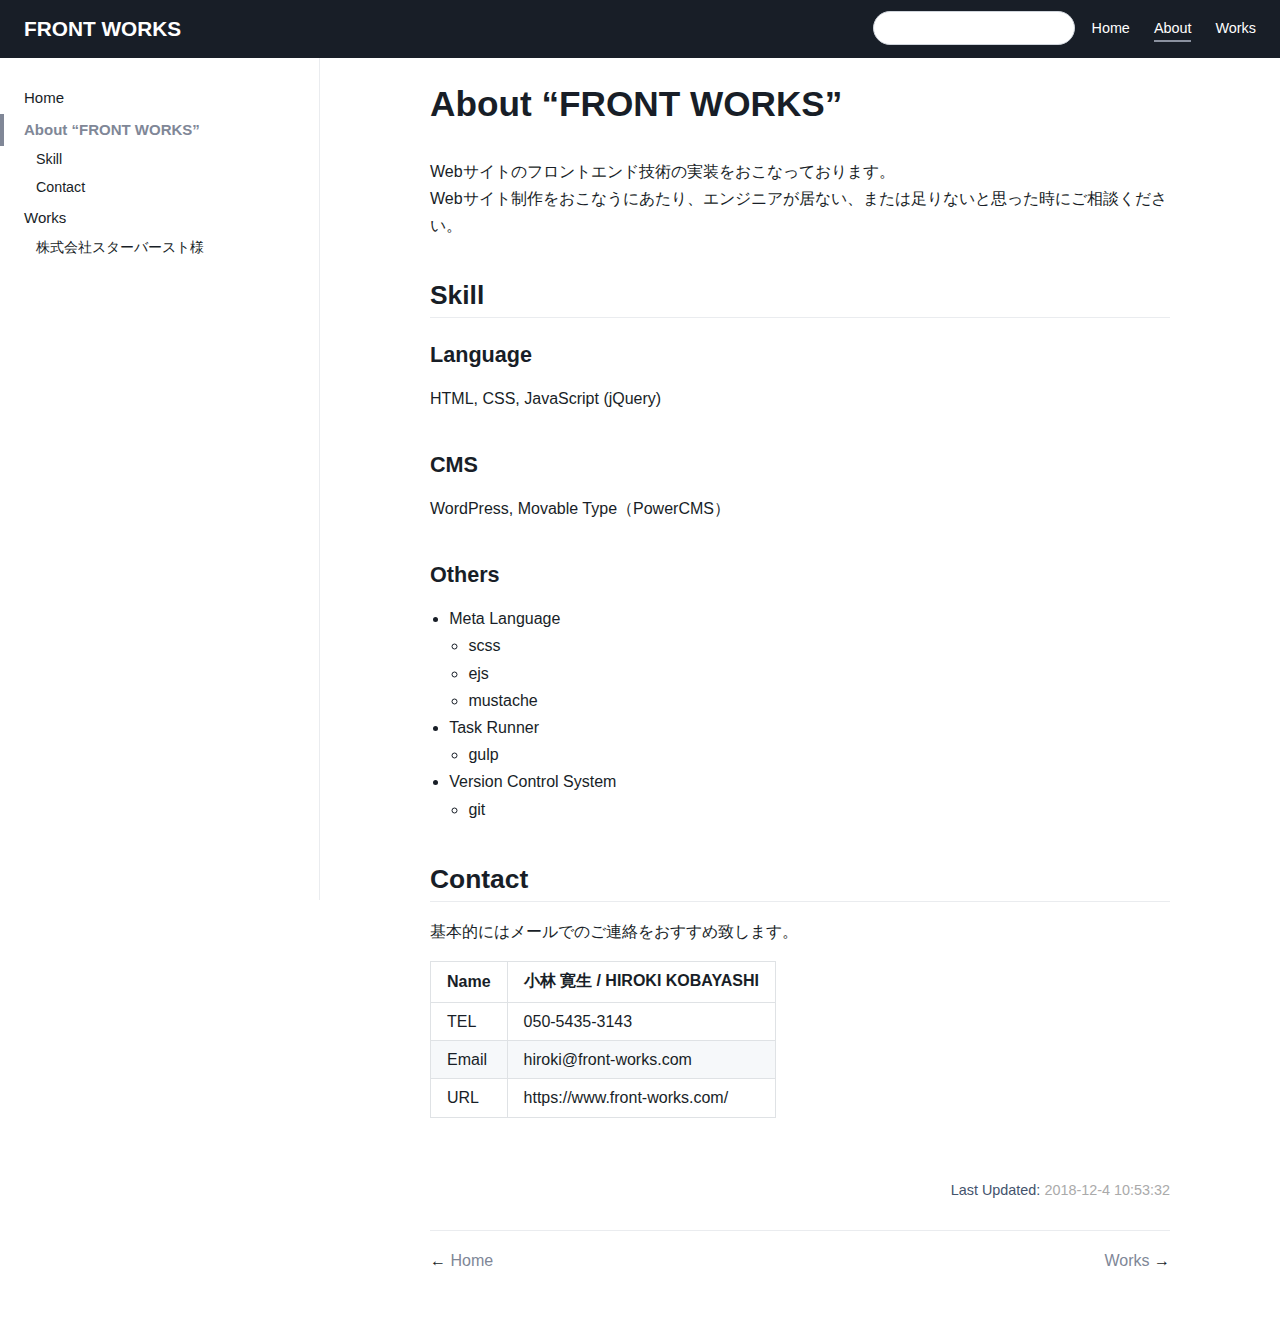
==== about/index.html @ 1b04ca4a "更新" ====
<!DOCTYPE html>
<html lang="ja">
  <head>
    <meta charset="utf-8">
    <meta name="viewport" content="width=device-width,initial-scale=1">
    <title>About “FRONT WORKS” | FRONT WORKS</title>
    <meta name="description" content="Webサイトのフロントエンド技術の実装をおこなっております。Webサイト制作をおこなうにあたり、エンジニアが居ない、または足りないと思った時にご相談ください。">
    <link rel="icon" type="image/x-icon" href="/favicon.ico">
  <link rel="apple-touch-icon" size="180x180" href="/apple-touch-icon.png">
  <meta name="og:url" content="https://www.front-works.com/">
  <meta name="og:type" content="website">
  <meta name="og:title" content="FRONT WORKS">
  <meta name="og:description" content="Webサイトのフロントエンド技術の実装をおこなっております。Webサイト制作をおこなうにあたり、エンジニアが居ない、または足りないと思った時にご相談ください。">
  <meta name="og:image" content="/og.png">
    
    <link rel="preload" href="/assets/css/0.styles.77d89c22.css" as="style"><link rel="preload" href="/assets/js/app.2028c502.js" as="script"><link rel="preload" href="/assets/js/4.ea98da70.js" as="script"><link rel="prefetch" href="/assets/js/2.30eef2e3.js"><link rel="prefetch" href="/assets/js/3.3a1b0673.js"><link rel="prefetch" href="/assets/js/5.414709d0.js"><link rel="prefetch" href="/assets/js/6.59fbab51.js">
    <link rel="stylesheet" href="/assets/css/0.styles.77d89c22.css">
  </head>
  <body>
    <div id="app" data-server-rendered="true"><div class="theme-container"><header class="navbar"><div class="sidebar-button"><svg xmlns="http://www.w3.org/2000/svg" aria-hidden="true" role="img" viewBox="0 0 448 512" class="icon"><path fill="currentColor" d="M436 124H12c-6.627 0-12-5.373-12-12V80c0-6.627 5.373-12 12-12h424c6.627 0 12 5.373 12 12v32c0 6.627-5.373 12-12 12zm0 160H12c-6.627 0-12-5.373-12-12v-32c0-6.627 5.373-12 12-12h424c6.627 0 12 5.373 12 12v32c0 6.627-5.373 12-12 12zm0 160H12c-6.627 0-12-5.373-12-12v-32c0-6.627 5.373-12 12-12h424c6.627 0 12 5.373 12 12v32c0 6.627-5.373 12-12 12z"></path></svg></div> <a href="/" class="home-link router-link-active"><!----> <span class="site-name">FRONT WORKS</span></a> <div class="links" style="max-width:nullpx;"><div class="search-box"><input aria-label="Search" autocomplete="off" spellcheck="false" value=""> <!----></div> <nav class="nav-links can-hide"><div class="nav-item"><a href="/" class="nav-link">Home</a></div><div class="nav-item"><a href="/about/" class="nav-link router-link-exact-active router-link-active">About</a></div><div class="nav-item"><a href="/works/" class="nav-link">Works</a></div> <!----></nav></div></header> <div class="sidebar-mask"></div> <div class="sidebar"><nav class="nav-links"><div class="nav-item"><a href="/" class="nav-link">Home</a></div><div class="nav-item"><a href="/about/" class="nav-link router-link-exact-active router-link-active">About</a></div><div class="nav-item"><a href="/works/" class="nav-link">Works</a></div> <!----></nav>  <ul class="sidebar-links"><li><a href="/" class="sidebar-link">Home</a></li><li><a href="/about/" class="active sidebar-link">About “FRONT WORKS”</a><ul class="sidebar-sub-headers"><li class="sidebar-sub-header"><a href="/about/#skill" class="sidebar-link">Skill</a></li><li class="sidebar-sub-header"><a href="/about/#contact" class="sidebar-link">Contact</a></li></ul></li><li><a href="/works/" class="sidebar-link">Works</a><ul class="sidebar-sub-headers"><li class="sidebar-sub-header"><a href="/works/#株式会社スターバースト様" class="sidebar-link">株式会社スターバースト様</a></li></ul></li></ul> </div> <div class="page"> <div class="content"><h1 id="about-“front-works”"><a href="#about-“front-works”" aria-hidden="true" class="header-anchor">#</a> About “FRONT WORKS”</h1> <p>Webサイトのフロントエンド技術の実装をおこなっております。<br>
Webサイト制作をおこなうにあたり、エンジニアが居ない、または足りないと思った時にご相談ください。</p> <h2 id="skill"><a href="#skill" aria-hidden="true" class="header-anchor">#</a> Skill</h2> <h3 id="language"><a href="#language" aria-hidden="true" class="header-anchor">#</a> Language</h3> <p>HTML, CSS, JavaScript (jQuery)</p> <h3 id="cms"><a href="#cms" aria-hidden="true" class="header-anchor">#</a> CMS</h3> <p>WordPress, Movable Type（PowerCMS）</p> <h3 id="others"><a href="#others" aria-hidden="true" class="header-anchor">#</a> Others</h3> <ul><li>Meta Language
<ul><li>scss</li> <li>ejs</li> <li>mustache</li></ul></li> <li>Task Runner
<ul><li>gulp</li></ul></li> <li>Version Control System
<ul><li>git</li></ul></li></ul> <h2 id="contact"><a href="#contact" aria-hidden="true" class="header-anchor">#</a> Contact</h2> <p>基本的にはメールでのご連絡をおすすめ致します。</p> <table><thead><tr><th>Name</th> <th>小林 寛生 / HIROKI KOBAYASHI</th></tr></thead> <tbody><tr><td>TEL</td> <td>050-5435-3143</td></tr> <tr><td>Email</td> <td>hiroki@front-works.com</td></tr> <tr><td>URL</td> <td>https://www.front-works.com/</td></tr></tbody></table></div> <div class="page-edit"><!----> <div class="last-updated"><span class="prefix">Last Updated: </span> <span class="time">2018-12-4 10:53:32</span></div></div> <div class="page-nav"><p class="inner"><span class="prev">
        ←
        <a href="/" class="prev router-link-active">
          Home
        </a></span> <span class="next"><a href="/works/">
          Works
        </a>
        →
      </span></p></div> </div> <!----></div></div>
    <script src="/assets/js/4.ea98da70.js" defer></script><script src="/assets/js/app.2028c502.js" defer></script>
  </body>
</html>
---- assets/css/0.styles.77d89c22.css ----
.home{padding:3.6rem 2rem 0;max-width:960px;margin:0 auto}.home .hero{text-align:center}.home .hero img{max-height:280px;display:block;margin:3rem auto 1.5rem}.home .hero h1{font-size:3rem}.home .hero .action,.home .hero .description,.home .hero h1{margin:1.8rem auto}.home .hero .description{max-width:48rem;font-size:1.6rem;line-height:1.3;color:#5c7396}.home .hero .action-button{display:inline-block;font-size:1.2rem;color:#fff;background-color:#808797;padding:.8rem 1.6rem;border-radius:4px;transition:background-color .1s ease;box-sizing:border-box;border-bottom:1px solid #71798a}.home .hero .action-button:hover{background-color:#8d93a1}.home .features{border-top:1px solid #eaecef;padding:1.2rem 0;margin-top:2.5rem;display:flex;flex-wrap:wrap;align-items:flex-start;align-content:stretch;justify-content:space-between}.home .feature{flex-grow:1;flex-basis:30%;max-width:30%}.home .feature h2{font-size:1.4rem;font-weight:500;border-bottom:none;padding-bottom:0;color:#293343}.home .feature p{color:#43536c}.home .footer{padding:2.5rem;border-top:1px solid #eaecef;text-align:center;color:#43536c}@media (max-width:719px){.home .features{flex-direction:column}.home .feature{max-width:100%;padding:0 2.5rem}}@media (max-width:419px){.home{padding-left:1.5rem;padding-right:1.5rem}.home .hero img{max-height:210px;margin:2rem auto 1.2rem}.home .hero h1{font-size:2rem}.home .hero .action,.home .hero .description,.home .hero h1{margin:1.2rem auto}.home .hero .description{font-size:1.2rem}.home .hero .action-button{font-size:1rem;padding:.6rem 1.2rem}.home .feature h2{font-size:1.25rem}}.badge[data-v-099ab69c]{display:inline-block;font-size:14px;height:18px;line-height:18px;border-radius:3px;padding:0 6px;color:#fff;margin-right:5px;background-color:#42b983}.badge.middle[data-v-099ab69c]{vertical-align:middle}.badge.top[data-v-099ab69c]{vertical-align:top}.badge.green[data-v-099ab69c],.badge.tip[data-v-099ab69c]{background-color:#42b983}.badge.error[data-v-099ab69c]{background-color:#da5961}.badge.warn[data-v-099ab69c],.badge.warning[data-v-099ab69c],.badge.yellow[data-v-099ab69c]{background-color:#e7c000}.search-box{display:inline-block;position:relative;margin-right:1rem}.search-box input{cursor:text;width:10rem;color:#43536c;display:inline-block;border:1px solid #cfd4db;border-radius:2rem;font-size:.9rem;line-height:2rem;padding:0 .5rem 0 2rem;outline:none;transition:all .2s ease;background:#fff url(/assets/img/search.83621669.svg) .6rem .5rem no-repeat;background-size:1rem}.search-box input:focus{cursor:auto;border-color:#808797}.search-box .suggestions{background:#fff;width:20rem;position:absolute;top:1.5rem;border:1px solid #cfd4db;border-radius:6px;padding:.4rem;list-style-type:none}.search-box .suggestions.align-right{right:0}.search-box .suggestion{line-height:1.4;padding:.4rem .6rem;border-radius:4px;cursor:pointer}.search-box .suggestion a{white-space:normal;color:#546988}.search-box .suggestion a .page-title{font-weight:600}.search-box .suggestion a .header{font-size:.9em;margin-left:.25em}.search-box .suggestion.focused{background-color:#f3f4f5}.search-box .suggestion.focused a{color:#808797}@media (max-width:959px){.search-box input{cursor:pointer;width:0;border-color:transparent;position:relative}.search-box input:focus{cursor:text;left:0;width:10rem}}@media (max-width:959px) and (min-width:719px){.search-box .suggestions{left:0}}@media (max-width:719px){.search-box{margin-right:0}.search-box input{left:1rem}.search-box .suggestions{right:0}}@media (max-width:419px){.search-box .suggestions{width:calc(100vw - 4rem)}.search-box input:focus{width:8rem}}.dropdown-enter,.dropdown-leave-to{height:0!important}.dropdown-wrapper{cursor:pointer}.dropdown-wrapper .dropdown-title{display:block}.dropdown-wrapper .dropdown-title:hover{border-color:transparent}.dropdown-wrapper .dropdown-title .arrow{vertical-align:middle;margin-top:-1px;margin-left:.4rem}.dropdown-wrapper .nav-dropdown .dropdown-item{color:inherit;line-height:1.7rem}.dropdown-wrapper .nav-dropdown .dropdown-item h4{margin:.45rem 0 0;border-top:1px solid #eee;padding:.45rem 1.5rem 0 1.25rem}.dropdown-wrapper .nav-dropdown .dropdown-item .dropdown-subitem-wrapper{padding:0;list-style:none}.dropdown-wrapper .nav-dropdown .dropdown-item .dropdown-subitem-wrapper .dropdown-subitem{font-size:.9em}.dropdown-wrapper .nav-dropdown .dropdown-item a{display:block;line-height:1.7rem;position:relative;border-bottom:none;font-weight:400;margin-bottom:0;padding:0 1.5rem 0 1.25rem}.dropdown-wrapper .nav-dropdown .dropdown-item a.router-link-active,.dropdown-wrapper .nav-dropdown .dropdown-item a:hover{color:#808797}.dropdown-wrapper .nav-dropdown .dropdown-item a.router-link-active:after{content:"";width:0;height:0;border-left:5px solid #808797;border-top:3px solid transparent;border-bottom:3px solid transparent;position:absolute;top:calc(50% - 2px);left:9px}.dropdown-wrapper .nav-dropdown .dropdown-item:first-child h4{margin-top:0;padding-top:0;border-top:0}@media (max-width:719px){.dropdown-wrapper.open .dropdown-title{margin-bottom:.5rem}.dropdown-wrapper .nav-dropdown{transition:height .1s ease-out;overflow:hidden}.dropdown-wrapper .nav-dropdown .dropdown-item h4{border-top:0;margin-top:0;padding-top:0}.dropdown-wrapper .nav-dropdown .dropdown-item>a,.dropdown-wrapper .nav-dropdown .dropdown-item h4{font-size:15px;line-height:2rem}.dropdown-wrapper .nav-dropdown .dropdown-item .dropdown-subitem{font-size:14px;padding-left:1rem}}@media (min-width:719px){.dropdown-wrapper{height:1.8rem}.dropdown-wrapper:hover .nav-dropdown{display:block!important}.dropdown-wrapper .dropdown-title .arrow{border-left:4px solid transparent;border-right:4px solid transparent;border-top:6px solid #ccc;border-bottom:0}.dropdown-wrapper .nav-dropdown{display:none;height:auto!important;box-sizing:border-box;max-height:calc(100vh - 2.7rem);overflow-y:auto;position:absolute;top:100%;right:0;background-color:#fff;padding:.6rem 0;border:1px solid #ddd;border-bottom-color:#ccc;text-align:left;border-radius:.25rem;white-space:nowrap;margin:0}}.nav-links{display:inline-block}.nav-links a{line-height:1.4rem;color:inherit}.nav-links a.router-link-active,.nav-links a:hover{color:#808797}.nav-links .nav-item{position:relative;display:inline-block;margin-left:1.5rem;line-height:2rem}.nav-links .nav-item:first-child{margin-left:0}.nav-links .repo-link{margin-left:1.5rem}@media (max-width:719px){.nav-links .nav-item,.nav-links .repo-link{margin-left:0}}@media (min-width:719px){.nav-links a.router-link-active,.nav-links a:hover{color:#fff}.nav-item>a:not(.external).router-link-active,.nav-item>a:not(.external):hover{margin-bottom:-2px;border-bottom:2px solid #8a919f}}.navbar{padding:.7rem 1.5rem;line-height:2.2rem;position:relative}.navbar a,.navbar img,.navbar span{display:inline-block}.navbar .logo{height:2.2rem;min-width:2.2rem;margin-right:.8rem;vertical-align:top}.navbar .site-name{font-size:1.3rem;font-weight:600;color:#fff;position:relative}.navbar .links{padding-left:1.5rem;box-sizing:border-box;background-color:#181e27;white-space:nowrap;font-size:.9rem;position:absolute;right:1.5rem;top:.7rem;display:flex}.navbar .links .search-box{flex:0 0 auto;vertical-align:top}.navbar .links .nav-links{color:#fff;flex:1}@media (max-width:719px){.navbar{padding-left:4rem}.navbar .can-hide{display:none}.navbar .links{padding-left:1.5rem}}.page-edit,.page-nav{max-width:740px;margin:0 auto;padding:2rem 2.5rem}@media (max-width:959px){.page-edit,.page-nav{padding:2rem}}@media (max-width:419px){.page-edit,.page-nav{padding:1.5rem}}.page{padding-bottom:2rem}.page-edit{padding-top:1rem;padding-bottom:1rem;overflow:auto}.page-edit .edit-link{display:inline-block}.page-edit .edit-link a{color:#43536c;margin-right:.25rem}.page-edit .last-updated{float:right;font-size:.9em}.page-edit .last-updated .prefix{font-weight:500;color:#43536c}.page-edit .last-updated .time{font-weight:400;color:#aaa}.page-nav{padding-top:1rem;padding-bottom:0}.page-nav .inner{min-height:2rem;margin-top:0;border-top:1px solid #eaecef;padding-top:1rem;overflow:auto}.page-nav .next{float:right}@media (max-width:719px){.page-edit .edit-link{margin-bottom:.5rem}.page-edit .last-updated{font-size:.8em;float:none;text-align:left}}.sidebar-button{display:none;width:1.25rem;height:1.25rem;position:absolute;padding:.6rem;top:.6rem;left:1rem;color:#fff}.sidebar-button .icon{display:block;width:1.25rem;height:1.25rem}@media (max-width:719px){.sidebar-button{display:block}}.sidebar-group:not(.first){margin-top:1em}.sidebar-group .sidebar-group{padding-left:.5em}.sidebar-group:not(.collapsable) .sidebar-heading{cursor:auto;color:inherit}.sidebar-heading{color:#999;transition:color .15s ease;cursor:pointer;font-size:1.1em;font-weight:700;padding:0 1.5rem;margin-top:0;margin-bottom:.5rem}.sidebar-heading.open,.sidebar-heading:hover{color:inherit}.sidebar-heading .arrow{position:relative;top:-.12em;left:.5em}.sidebar-heading:.open .arrow{top:-.18em}.sidebar-group-items{transition:height .1s ease-out;overflow:hidden}.sidebar ul{padding:0;margin:0;list-style-type:none}.sidebar a{display:inline-block}.sidebar .nav-links{display:none;border-bottom:1px solid #eaecef;padding:.5rem 0 .75rem 0}.sidebar .nav-links a{font-weight:600}.sidebar .nav-links .nav-item,.sidebar .nav-links .repo-link{display:block;line-height:1.25rem;font-size:1.1em;padding:.5rem 0 .5rem 1.5rem}.sidebar .sidebar-links{padding:1.5rem 0}@media (max-width:719px){.sidebar .nav-links{display:block}.sidebar .nav-links .dropdown-wrapper .nav-dropdown .dropdown-item a.router-link-active:after{top:calc(1rem - 2px)}.sidebar .sidebar-links{padding:1rem 0}}.sw-update-popup{position:fixed;right:1em;bottom:1em;padding:1em;border:1px solid #808797;border-radius:3px;background:#fff;box-shadow:0 4px 16px rgba(0,0,0,.5);text-align:center}.sw-update-popup button{margin-top:.5em;padding:.25em 2em}.sw-update-popup-enter-active,.sw-update-popup-leave-active{transition:opacity .3s,transform .3s}.sw-update-popup-enter,.sw-update-popup-leave-to{opacity:0;transform:translateY(50%) scale(.5)}code[class*=language-],pre[class*=language-]{color:#ccc;background:none;font-family:Consolas,Monaco,Andale Mono,Ubuntu Mono,monospace;text-align:left;white-space:pre;word-spacing:normal;word-break:normal;word-wrap:normal;line-height:1.5;tab-size:4;hyphens:none}pre[class*=language-]{padding:1em;margin:.5em 0;overflow:auto}:not(pre)>code[class*=language-],pre[class*=language-]{background:#2d2d2d}:not(pre)>code[class*=language-]{padding:.1em;border-radius:.3em;white-space:normal}.token.block-comment,.token.cdata,.token.comment,.token.doctype,.token.prolog{color:#999}.token.punctuation{color:#ccc}.token.attr-name,.token.deleted,.token.namespace,.token.tag{color:#e2777a}.token.function-name{color:#6196cc}.token.boolean,.token.function,.token.number{color:#f08d49}.token.class-name,.token.constant,.token.property,.token.symbol{color:#f8c555}.token.atrule,.token.builtin,.token.important,.token.keyword,.token.selector{color:#cc99cd}.token.attr-value,.token.char,.token.regex,.token.string,.token.variable{color:#7ec699}.token.entity,.token.operator,.token.url{color:#67cdcc}.token.bold,.token.important{font-weight:700}.token.italic{font-style:italic}.token.entity{cursor:help}.token.inserted{color:green}#nprogress{pointer-events:none}#nprogress .bar{background:#808797;position:fixed;z-index:1031;top:0;left:0;width:100%;height:2px}#nprogress .peg{display:block;position:absolute;right:0;width:100px;height:100%;box-shadow:0 0 10px #808797,0 0 5px #808797;opacity:1;transform:rotate(3deg) translateY(-4px)}#nprogress .spinner{display:block;position:fixed;z-index:1031;top:15px;right:15px}#nprogress .spinner-icon{width:18px;height:18px;box-sizing:border-box;border:2px solid transparent;border-top-color:#808797;border-left-color:#808797;border-radius:50%;animation:nprogress-spinner .4s linear infinite}.nprogress-custom-parent{overflow:hidden;position:relative}.nprogress-custom-parent #nprogress .bar,.nprogress-custom-parent #nprogress .spinner{position:absolute}@keyframes nprogress-spinner{0%{transform:rotate(0deg)}to{transform:rotate(1turn)}}.content code{color:#3a495e;padding:.25rem .5rem;margin:0;font-size:.85em;background-color:rgba(27,31,35,.05);border-radius:3px}.content pre,.content pre[class*=language-]{line-height:1.4;padding:1.25rem 1.5rem;margin:.85rem 0;background-color:#282c34;border-radius:6px;overflow:auto}.content pre[class*=language-] code,.content pre code{color:#fff;padding:0;background-color:transparent;border-radius:0}div[class*=language-]{position:relative;background-color:#282c34;border-radius:6px}div[class*=language-] .highlight-lines{user-select:none;padding-top:1.3rem;position:absolute;top:0;left:0;width:100%;line-height:1.4}div[class*=language-] .highlight-lines .highlighted{background-color:rgba(0,0,0,.66)}div[class*=language-] pre,div[class*=language-] pre[class*=language-]{background:transparent;position:relative;z-index:1}div[class*=language-]:before{position:absolute;z-index:3;top:.8em;right:1em;font-size:.75rem;color:hsla(0,0%,100%,.4)}div[class*=language-]:not(.line-numbers-mode) .line-numbers-wrapper{display:none}div[class*=language-].line-numbers-mode .highlight-lines .highlighted{position:relative}div[class*=language-].line-numbers-mode .highlight-lines .highlighted:before{content:" ";position:absolute;z-index:3;left:0;top:0;display:block;width:3.5rem;height:100%;background-color:rgba(0,0,0,.66)}div[class*=language-].line-numbers-mode pre{padding-left:4.5rem;vertical-align:middle}div[class*=language-].line-numbers-mode .line-numbers-wrapper{position:absolute;top:0;width:3.5rem;text-align:center;color:hsla(0,0%,100%,.3);padding:1.25rem 0;line-height:1.4}div[class*=language-].line-numbers-mode .line-numbers-wrapper br{user-select:none}div[class*=language-].line-numbers-mode .line-numbers-wrapper .line-number{position:relative;z-index:4;user-select:none;font-size:.85em}div[class*=language-].line-numbers-mode:after{content:"";position:absolute;z-index:2;top:0;left:0;width:3.5rem;height:100%;border-radius:6px 0 0 6px;border-right:1px solid rgba(0,0,0,.66);background-color:#282c34}div[class~=language-js]:before{content:"js"}div[class~=language-ts]:before{content:"ts"}div[class~=language-html]:before{content:"html"}div[class~=language-md]:before{content:"md"}div[class~=language-vue]:before{content:"vue"}div[class~=language-css]:before{content:"css"}div[class~=language-sass]:before{content:"sass"}div[class~=language-scss]:before{content:"scss"}div[class~=language-less]:before{content:"less"}div[class~=language-stylus]:before{content:"stylus"}div[class~=language-go]:before{content:"go"}div[class~=language-java]:before{content:"java"}div[class~=language-c]:before{content:"c"}div[class~=language-sh]:before{content:"sh"}div[class~=language-yaml]:before{content:"yaml"}div[class~=language-py]:before{content:"py"}div[class~=language-javascript]:before{content:"js"}div[class~=language-typescript]:before{content:"ts"}div[class~=language-markup]:before{content:"html"}div[class~=language-markdown]:before{content:"md"}div[class~=language-json]:before{content:"json"}div[class~=language-ruby]:before{content:"rb"}div[class~=language-python]:before{content:"py"}div[class~=language-bash]:before{content:"sh"}.custom-block .custom-block-title{font-weight:600;margin-bottom:-.4rem}.custom-block.danger,.custom-block.tip,.custom-block.warning{padding:.1rem 1.5rem;border-left-width:.5rem;border-left-style:solid;margin:1rem 0}.custom-block.tip{background-color:#f3f5f7;border-color:#42b983}.custom-block.warning{background-color:rgba(255,229,100,.3);border-color:#e7c000;color:#6b5900}.custom-block.warning .custom-block-title{color:#b29400}.custom-block.warning a{color:#181e27}.custom-block.danger{background-color:#ffe6e6;border-color:#c00;color:#4d0000}.custom-block.danger .custom-block-title{color:#900}.custom-block.danger a{color:#181e27}.arrow{display:inline-block;width:0;height:0}.arrow.up{border-bottom:6px solid #ccc}.arrow.down,.arrow.up{border-left:4px solid transparent;border-right:4px solid transparent}.arrow.down{border-top:6px solid #ccc}.arrow.right{border-left:6px solid #ccc}.arrow.left,.arrow.right{border-top:4px solid transparent;border-bottom:4px solid transparent}.arrow.left{border-right:6px solid #ccc}.content:not(.custom){max-width:740px;margin:0 auto;padding:2rem 2.5rem}@media (max-width:959px){.content:not(.custom){padding:2rem}}@media (max-width:419px){.content:not(.custom){padding:1.5rem}}.table-of-contents .badge{vertical-align:middle}body,html{padding:0;margin:0}body{font-family:-apple-system,BlinkMacSystemFont,Segoe UI,Roboto,Oxygen,Ubuntu,Cantarell,Fira Sans,Droid Sans,Helvetica Neue,sans-serif;-webkit-font-smoothing:antialiased;-moz-osx-font-smoothing:grayscale;font-size:16px;color:#181e27}.page{padding-left:20rem}.navbar{z-index:20;right:0;height:3.6rem;background-color:#181e27;box-sizing:border-box}.navbar,.sidebar-mask{position:fixed;top:0;left:0}.sidebar-mask{z-index:9;width:100vw;height:100vh;display:none}.sidebar{font-size:15px;background-color:#fff;width:20rem;position:fixed;z-index:10;margin:0;top:3.6rem;left:0;bottom:0;box-sizing:border-box;border-right:1px solid #eaecef;overflow-y:auto}.content:not(.custom)>:first-child{margin-top:3.6rem}.content:not(.custom) a:hover{text-decoration:underline}.content:not(.custom) p.demo{padding:1rem 1.5rem;border:1px solid #ddd;border-radius:4px}.content:not(.custom) img{max-width:100%}.content.custom{padding:0;margin:0}.content.custom img{max-width:100%}a{font-weight:500;text-decoration:none}a,p a code{color:#808797}p a code{font-weight:400}kbd{background:#eee;border:.15rem solid #ddd;border-bottom:.25rem solid #ddd;border-radius:.15rem;padding:0 .15em}blockquote{font-size:1.2rem;color:#999;border-left:.25rem solid #dfe2e5;margin-left:0;padding-left:1rem}ol,ul{padding-left:1.2em}strong{font-weight:600}h1,h2,h3,h4,h5,h6{font-weight:600;line-height:1.25}.content:not(.custom)>h1,.content:not(.custom)>h2,.content:not(.custom)>h3,.content:not(.custom)>h4,.content:not(.custom)>h5,.content:not(.custom)>h6{margin-top:-3.1rem;padding-top:4.6rem;margin-bottom:0}.content:not(.custom)>h1:first-child,.content:not(.custom)>h2:first-child,.content:not(.custom)>h3:first-child,.content:not(.custom)>h4:first-child,.content:not(.custom)>h5:first-child,.content:not(.custom)>h6:first-child{margin-top:-1.5rem;margin-bottom:1rem}.content:not(.custom)>h1:first-child+.custom-block,.content:not(.custom)>h1:first-child+p,.content:not(.custom)>h1:first-child+pre,.content:not(.custom)>h2:first-child+.custom-block,.content:not(.custom)>h2:first-child+p,.content:not(.custom)>h2:first-child+pre,.content:not(.custom)>h3:first-child+.custom-block,.content:not(.custom)>h3:first-child+p,.content:not(.custom)>h3:first-child+pre,.content:not(.custom)>h4:first-child+.custom-block,.content:not(.custom)>h4:first-child+p,.content:not(.custom)>h4:first-child+pre,.content:not(.custom)>h5:first-child+.custom-block,.content:not(.custom)>h5:first-child+p,.content:not(.custom)>h5:first-child+pre,.content:not(.custom)>h6:first-child+.custom-block,.content:not(.custom)>h6:first-child+p,.content:not(.custom)>h6:first-child+pre{margin-top:2rem}h1:hover .header-anchor,h2:hover .header-anchor,h3:hover .header-anchor,h4:hover .header-anchor,h5:hover .header-anchor,h6:hover .header-anchor{opacity:1}h1{font-size:2.2rem}h2{font-size:1.65rem;padding-bottom:.3rem;border-bottom:1px solid #eaecef}h3{font-size:1.35rem}a.header-anchor{font-size:.85em;float:left;margin-left:-.87em;padding-right:.23em;margin-top:.125em;opacity:0}a.header-anchor:hover{text-decoration:none}.line-number,code,kbd{font-family:source-code-pro,Menlo,Monaco,Consolas,Courier New,monospace}ol,p,ul{line-height:1.7}hr{border:0;border-top:1px solid #eaecef}table{border-collapse:collapse;margin:1rem 0;display:block;overflow-x:auto}tr{border-top:1px solid #dfe2e5}tr:nth-child(2n){background-color:#f6f8fa}td,th{border:1px solid #dfe2e5;padding:.6em 1em}.custom-layout{padding-top:3.6rem}.theme-container.sidebar-open .sidebar-mask{display:block}.theme-container.no-navbar .content:not(.custom)>h1,.theme-container.no-navbar h2,.theme-container.no-navbar h3,.theme-container.no-navbar h4,.theme-container.no-navbar h5,.theme-container.no-navbar h6{margin-top:1.5rem;padding-top:0}.theme-container.no-navbar .sidebar{top:0}.theme-container.no-navbar .custom-layout{padding-top:0}@media (min-width:720px){.theme-container.no-sidebar .sidebar{display:none}.theme-container.no-sidebar .page{padding-left:0}}@media (max-width:959px){.sidebar{font-size:15px;width:16.4rem}.page{padding-left:16.4rem}}@media (max-width:719px){.sidebar{top:0;padding-top:3.6rem;transform:translateX(-100%);transition:transform .2s ease}.page{padding-left:0}.theme-container.sidebar-open .sidebar{transform:translateX(0)}.theme-container.no-navbar .sidebar{padding-top:0}}@media (max-width:419px){h1{font-size:1.9rem}.content div[class*=language-]{margin:.85rem -1.5rem;border-radius:0}}.icon.outbound{color:#aaa;display:inline-block}.sidebar .sidebar-sub-headers{padding-left:1rem;font-size:.95em}a.sidebar-link{font-weight:400;display:inline-block;color:#181e27;border-left:.25rem solid transparent;padding:.35rem 1rem .35rem 1.25rem;line-height:1.4;width:100%;box-sizing:border-box}a.sidebar-link:hover{color:#808797}a.sidebar-link.active{font-weight:600;color:#808797;border-left-color:#808797}.sidebar-group a.sidebar-link{padding-left:2rem}.sidebar-sub-headers a.sidebar-link{padding-top:.25rem;padding-bottom:.25rem;border-left:none}.sidebar-sub-headers a.sidebar-link.active{font-weight:500}
---- assets/css/0.styles.77d89c22.css ----
.home{padding:3.6rem 2rem 0;max-width:960px;margin:0 auto}.home .hero{text-align:center}.home .hero img{max-height:280px;display:block;margin:3rem auto 1.5rem}.home .hero h1{font-size:3rem}.home .hero .action,.home .hero .description,.home .hero h1{margin:1.8rem auto}.home .hero .description{max-width:48rem;font-size:1.6rem;line-height:1.3;color:#5c7396}.home .hero .action-button{display:inline-block;font-size:1.2rem;color:#fff;background-color:#808797;padding:.8rem 1.6rem;border-radius:4px;transition:background-color .1s ease;box-sizing:border-box;border-bottom:1px solid #71798a}.home .hero .action-button:hover{background-color:#8d93a1}.home .features{border-top:1px solid #eaecef;padding:1.2rem 0;margin-top:2.5rem;display:flex;flex-wrap:wrap;align-items:flex-start;align-content:stretch;justify-content:space-between}.home .feature{flex-grow:1;flex-basis:30%;max-width:30%}.home .feature h2{font-size:1.4rem;font-weight:500;border-bottom:none;padding-bottom:0;color:#293343}.home .feature p{color:#43536c}.home .footer{padding:2.5rem;border-top:1px solid #eaecef;text-align:center;color:#43536c}@media (max-width:719px){.home .features{flex-direction:column}.home .feature{max-width:100%;padding:0 2.5rem}}@media (max-width:419px){.home{padding-left:1.5rem;padding-right:1.5rem}.home .hero img{max-height:210px;margin:2rem auto 1.2rem}.home .hero h1{font-size:2rem}.home .hero .action,.home .hero .description,.home .hero h1{margin:1.2rem auto}.home .hero .description{font-size:1.2rem}.home .hero .action-button{font-size:1rem;padding:.6rem 1.2rem}.home .feature h2{font-size:1.25rem}}.badge[data-v-099ab69c]{display:inline-block;font-size:14px;height:18px;line-height:18px;border-radius:3px;padding:0 6px;color:#fff;margin-right:5px;background-color:#42b983}.badge.middle[data-v-099ab69c]{vertical-align:middle}.badge.top[data-v-099ab69c]{vertical-align:top}.badge.green[data-v-099ab69c],.badge.tip[data-v-099ab69c]{background-color:#42b983}.badge.error[data-v-099ab69c]{background-color:#da5961}.badge.warn[data-v-099ab69c],.badge.warning[data-v-099ab69c],.badge.yellow[data-v-099ab69c]{background-color:#e7c000}.search-box{display:inline-block;position:relative;margin-right:1rem}.search-box input{cursor:text;width:10rem;color:#43536c;display:inline-block;border:1px solid #cfd4db;border-radius:2rem;font-size:.9rem;line-height:2rem;padding:0 .5rem 0 2rem;outline:none;transition:all .2s ease;background:#fff url(/assets/img/search.83621669.svg) .6rem .5rem no-repeat;background-size:1rem}.search-box input:focus{cursor:auto;border-color:#808797}.search-box .suggestions{background:#fff;width:20rem;position:absolute;top:1.5rem;border:1px solid #cfd4db;border-radius:6px;padding:.4rem;list-style-type:none}.search-box .suggestions.align-right{right:0}.search-box .suggestion{line-height:1.4;padding:.4rem .6rem;border-radius:4px;cursor:pointer}.search-box .suggestion a{white-space:normal;color:#546988}.search-box .suggestion a .page-title{font-weight:600}.search-box .suggestion a .header{font-size:.9em;margin-left:.25em}.search-box .suggestion.focused{background-color:#f3f4f5}.search-box .suggestion.focused a{color:#808797}@media (max-width:959px){.search-box input{cursor:pointer;width:0;border-color:transparent;position:relative}.search-box input:focus{cursor:text;left:0;width:10rem}}@media (max-width:959px) and (min-width:719px){.search-box .suggestions{left:0}}@media (max-width:719px){.search-box{margin-right:0}.search-box input{left:1rem}.search-box .suggestions{right:0}}@media (max-width:419px){.search-box .suggestions{width:calc(100vw - 4rem)}.search-box input:focus{width:8rem}}.dropdown-enter,.dropdown-leave-to{height:0!important}.dropdown-wrapper{cursor:pointer}.dropdown-wrapper .dropdown-title{display:block}.dropdown-wrapper .dropdown-title:hover{border-color:transparent}.dropdown-wrapper .dropdown-title .arrow{vertical-align:middle;margin-top:-1px;margin-left:.4rem}.dropdown-wrapper .nav-dropdown .dropdown-item{color:inherit;line-height:1.7rem}.dropdown-wrapper .nav-dropdown .dropdown-item h4{margin:.45rem 0 0;border-top:1px solid #eee;padding:.45rem 1.5rem 0 1.25rem}.dropdown-wrapper .nav-dropdown .dropdown-item .dropdown-subitem-wrapper{padding:0;list-style:none}.dropdown-wrapper .nav-dropdown .dropdown-item .dropdown-subitem-wrapper .dropdown-subitem{font-size:.9em}.dropdown-wrapper .nav-dropdown .dropdown-item a{display:block;line-height:1.7rem;position:relative;border-bottom:none;font-weight:400;margin-bottom:0;padding:0 1.5rem 0 1.25rem}.dropdown-wrapper .nav-dropdown .dropdown-item a.router-link-active,.dropdown-wrapper .nav-dropdown .dropdown-item a:hover{color:#808797}.dropdown-wrapper .nav-dropdown .dropdown-item a.router-link-active:after{content:"";width:0;height:0;border-left:5px solid #808797;border-top:3px solid transparent;border-bottom:3px solid transparent;position:absolute;top:calc(50% - 2px);left:9px}.dropdown-wrapper .nav-dropdown .dropdown-item:first-child h4{margin-top:0;padding-top:0;border-top:0}@media (max-width:719px){.dropdown-wrapper.open .dropdown-title{margin-bottom:.5rem}.dropdown-wrapper .nav-dropdown{transition:height .1s ease-out;overflow:hidden}.dropdown-wrapper .nav-dropdown .dropdown-item h4{border-top:0;margin-top:0;padding-top:0}.dropdown-wrapper .nav-dropdown .dropdown-item>a,.dropdown-wrapper .nav-dropdown .dropdown-item h4{font-size:15px;line-height:2rem}.dropdown-wrapper .nav-dropdown .dropdown-item .dropdown-subitem{font-size:14px;padding-left:1rem}}@media (min-width:719px){.dropdown-wrapper{height:1.8rem}.dropdown-wrapper:hover .nav-dropdown{display:block!important}.dropdown-wrapper .dropdown-title .arrow{border-left:4px solid transparent;border-right:4px solid transparent;border-top:6px solid #ccc;border-bottom:0}.dropdown-wrapper .nav-dropdown{display:none;height:auto!important;box-sizing:border-box;max-height:calc(100vh - 2.7rem);overflow-y:auto;position:absolute;top:100%;right:0;background-color:#fff;padding:.6rem 0;border:1px solid #ddd;border-bottom-color:#ccc;text-align:left;border-radius:.25rem;white-space:nowrap;margin:0}}.nav-links{display:inline-block}.nav-links a{line-height:1.4rem;color:inherit}.nav-links a.router-link-active,.nav-links a:hover{color:#808797}.nav-links .nav-item{position:relative;display:inline-block;margin-left:1.5rem;line-height:2rem}.nav-links .nav-item:first-child{margin-left:0}.nav-links .repo-link{margin-left:1.5rem}@media (max-width:719px){.nav-links .nav-item,.nav-links .repo-link{margin-left:0}}@media (min-width:719px){.nav-links a.router-link-active,.nav-links a:hover{color:#fff}.nav-item>a:not(.external).router-link-active,.nav-item>a:not(.external):hover{margin-bottom:-2px;border-bottom:2px solid #8a919f}}.navbar{padding:.7rem 1.5rem;line-height:2.2rem;position:relative}.navbar a,.navbar img,.navbar span{display:inline-block}.navbar .logo{height:2.2rem;min-width:2.2rem;margin-right:.8rem;vertical-align:top}.navbar .site-name{font-size:1.3rem;font-weight:600;color:#fff;position:relative}.navbar .links{padding-left:1.5rem;box-sizing:border-box;background-color:#181e27;white-space:nowrap;font-size:.9rem;position:absolute;right:1.5rem;top:.7rem;display:flex}.navbar .links .search-box{flex:0 0 auto;vertical-align:top}.navbar .links .nav-links{color:#fff;flex:1}@media (max-width:719px){.navbar{padding-left:4rem}.navbar .can-hide{display:none}.navbar .links{padding-left:1.5rem}}.page-edit,.page-nav{max-width:740px;margin:0 auto;padding:2rem 2.5rem}@media (max-width:959px){.page-edit,.page-nav{padding:2rem}}@media (max-width:419px){.page-edit,.page-nav{padding:1.5rem}}.page{padding-bottom:2rem}.page-edit{padding-top:1rem;padding-bottom:1rem;overflow:auto}.page-edit .edit-link{display:inline-block}.page-edit .edit-link a{color:#43536c;margin-right:.25rem}.page-edit .last-updated{float:right;font-size:.9em}.page-edit .last-updated .prefix{font-weight:500;color:#43536c}.page-edit .last-updated .time{font-weight:400;color:#aaa}.page-nav{padding-top:1rem;padding-bottom:0}.page-nav .inner{min-height:2rem;margin-top:0;border-top:1px solid #eaecef;padding-top:1rem;overflow:auto}.page-nav .next{float:right}@media (max-width:719px){.page-edit .edit-link{margin-bottom:.5rem}.page-edit .last-updated{font-size:.8em;float:none;text-align:left}}.sidebar-button{display:none;width:1.25rem;height:1.25rem;position:absolute;padding:.6rem;top:.6rem;left:1rem;color:#fff}.sidebar-button .icon{display:block;width:1.25rem;height:1.25rem}@media (max-width:719px){.sidebar-button{display:block}}.sidebar-group:not(.first){margin-top:1em}.sidebar-group .sidebar-group{padding-left:.5em}.sidebar-group:not(.collapsable) .sidebar-heading{cursor:auto;color:inherit}.sidebar-heading{color:#999;transition:color .15s ease;cursor:pointer;font-size:1.1em;font-weight:700;padding:0 1.5rem;margin-top:0;margin-bottom:.5rem}.sidebar-heading.open,.sidebar-heading:hover{color:inherit}.sidebar-heading .arrow{position:relative;top:-.12em;left:.5em}.sidebar-heading:.open .arrow{top:-.18em}.sidebar-group-items{transition:height .1s ease-out;overflow:hidden}.sidebar ul{padding:0;margin:0;list-style-type:none}.sidebar a{display:inline-block}.sidebar .nav-links{display:none;border-bottom:1px solid #eaecef;padding:.5rem 0 .75rem 0}.sidebar .nav-links a{font-weight:600}.sidebar .nav-links .nav-item,.sidebar .nav-links .repo-link{display:block;line-height:1.25rem;font-size:1.1em;padding:.5rem 0 .5rem 1.5rem}.sidebar .sidebar-links{padding:1.5rem 0}@media (max-width:719px){.sidebar .nav-links{display:block}.sidebar .nav-links .dropdown-wrapper .nav-dropdown .dropdown-item a.router-link-active:after{top:calc(1rem - 2px)}.sidebar .sidebar-links{padding:1rem 0}}.sw-update-popup{position:fixed;right:1em;bottom:1em;padding:1em;border:1px solid #808797;border-radius:3px;background:#fff;box-shadow:0 4px 16px rgba(0,0,0,.5);text-align:center}.sw-update-popup button{margin-top:.5em;padding:.25em 2em}.sw-update-popup-enter-active,.sw-update-popup-leave-active{transition:opacity .3s,transform .3s}.sw-update-popup-enter,.sw-update-popup-leave-to{opacity:0;transform:translateY(50%) scale(.5)}code[class*=language-],pre[class*=language-]{color:#ccc;background:none;font-family:Consolas,Monaco,Andale Mono,Ubuntu Mono,monospace;text-align:left;white-space:pre;word-spacing:normal;word-break:normal;word-wrap:normal;line-height:1.5;tab-size:4;hyphens:none}pre[class*=language-]{padding:1em;margin:.5em 0;overflow:auto}:not(pre)>code[class*=language-],pre[class*=language-]{background:#2d2d2d}:not(pre)>code[class*=language-]{padding:.1em;border-radius:.3em;white-space:normal}.token.block-comment,.token.cdata,.token.comment,.token.doctype,.token.prolog{color:#999}.token.punctuation{color:#ccc}.token.attr-name,.token.deleted,.token.namespace,.token.tag{color:#e2777a}.token.function-name{color:#6196cc}.token.boolean,.token.function,.token.number{color:#f08d49}.token.class-name,.token.constant,.token.property,.token.symbol{color:#f8c555}.token.atrule,.token.builtin,.token.important,.token.keyword,.token.selector{color:#cc99cd}.token.attr-value,.token.char,.token.regex,.token.string,.token.variable{color:#7ec699}.token.entity,.token.operator,.token.url{color:#67cdcc}.token.bold,.token.important{font-weight:700}.token.italic{font-style:italic}.token.entity{cursor:help}.token.inserted{color:green}#nprogress{pointer-events:none}#nprogress .bar{background:#808797;position:fixed;z-index:1031;top:0;left:0;width:100%;height:2px}#nprogress .peg{display:block;position:absolute;right:0;width:100px;height:100%;box-shadow:0 0 10px #808797,0 0 5px #808797;opacity:1;transform:rotate(3deg) translateY(-4px)}#nprogress .spinner{display:block;position:fixed;z-index:1031;top:15px;right:15px}#nprogress .spinner-icon{width:18px;height:18px;box-sizing:border-box;border:2px solid transparent;border-top-color:#808797;border-left-color:#808797;border-radius:50%;animation:nprogress-spinner .4s linear infinite}.nprogress-custom-parent{overflow:hidden;position:relative}.nprogress-custom-parent #nprogress .bar,.nprogress-custom-parent #nprogress .spinner{position:absolute}@keyframes nprogress-spinner{0%{transform:rotate(0deg)}to{transform:rotate(1turn)}}.content code{color:#3a495e;padding:.25rem .5rem;margin:0;font-size:.85em;background-color:rgba(27,31,35,.05);border-radius:3px}.content pre,.content pre[class*=language-]{line-height:1.4;padding:1.25rem 1.5rem;margin:.85rem 0;background-color:#282c34;border-radius:6px;overflow:auto}.content pre[class*=language-] code,.content pre code{color:#fff;padding:0;background-color:transparent;border-radius:0}div[class*=language-]{position:relative;background-color:#282c34;border-radius:6px}div[class*=language-] .highlight-lines{user-select:none;padding-top:1.3rem;position:absolute;top:0;left:0;width:100%;line-height:1.4}div[class*=language-] .highlight-lines .highlighted{background-color:rgba(0,0,0,.66)}div[class*=language-] pre,div[class*=language-] pre[class*=language-]{background:transparent;position:relative;z-index:1}div[class*=language-]:before{position:absolute;z-index:3;top:.8em;right:1em;font-size:.75rem;color:hsla(0,0%,100%,.4)}div[class*=language-]:not(.line-numbers-mode) .line-numbers-wrapper{display:none}div[class*=language-].line-numbers-mode .highlight-lines .highlighted{position:relative}div[class*=language-].line-numbers-mode .highlight-lines .highlighted:before{content:" ";position:absolute;z-index:3;left:0;top:0;display:block;width:3.5rem;height:100%;background-color:rgba(0,0,0,.66)}div[class*=language-].line-numbers-mode pre{padding-left:4.5rem;vertical-align:middle}div[class*=language-].line-numbers-mode .line-numbers-wrapper{position:absolute;top:0;width:3.5rem;text-align:center;color:hsla(0,0%,100%,.3);padding:1.25rem 0;line-height:1.4}div[class*=language-].line-numbers-mode .line-numbers-wrapper br{user-select:none}div[class*=language-].line-numbers-mode .line-numbers-wrapper .line-number{position:relative;z-index:4;user-select:none;font-size:.85em}div[class*=language-].line-numbers-mode:after{content:"";position:absolute;z-index:2;top:0;left:0;width:3.5rem;height:100%;border-radius:6px 0 0 6px;border-right:1px solid rgba(0,0,0,.66);background-color:#282c34}div[class~=language-js]:before{content:"js"}div[class~=language-ts]:before{content:"ts"}div[class~=language-html]:before{content:"html"}div[class~=language-md]:before{content:"md"}div[class~=language-vue]:before{content:"vue"}div[class~=language-css]:before{content:"css"}div[class~=language-sass]:before{content:"sass"}div[class~=language-scss]:before{content:"scss"}div[class~=language-less]:before{content:"less"}div[class~=language-stylus]:before{content:"stylus"}div[class~=language-go]:before{content:"go"}div[class~=language-java]:before{content:"java"}div[class~=language-c]:before{content:"c"}div[class~=language-sh]:before{content:"sh"}div[class~=language-yaml]:before{content:"yaml"}div[class~=language-py]:before{content:"py"}div[class~=language-javascript]:before{content:"js"}div[class~=language-typescript]:before{content:"ts"}div[class~=language-markup]:before{content:"html"}div[class~=language-markdown]:before{content:"md"}div[class~=language-json]:before{content:"json"}div[class~=language-ruby]:before{content:"rb"}div[class~=language-python]:before{content:"py"}div[class~=language-bash]:before{content:"sh"}.custom-block .custom-block-title{font-weight:600;margin-bottom:-.4rem}.custom-block.danger,.custom-block.tip,.custom-block.warning{padding:.1rem 1.5rem;border-left-width:.5rem;border-left-style:solid;margin:1rem 0}.custom-block.tip{background-color:#f3f5f7;border-color:#42b983}.custom-block.warning{background-color:rgba(255,229,100,.3);border-color:#e7c000;color:#6b5900}.custom-block.warning .custom-block-title{color:#b29400}.custom-block.warning a{color:#181e27}.custom-block.danger{background-color:#ffe6e6;border-color:#c00;color:#4d0000}.custom-block.danger .custom-block-title{color:#900}.custom-block.danger a{color:#181e27}.arrow{display:inline-block;width:0;height:0}.arrow.up{border-bottom:6px solid #ccc}.arrow.down,.arrow.up{border-left:4px solid transparent;border-right:4px solid transparent}.arrow.down{border-top:6px solid #ccc}.arrow.right{border-left:6px solid #ccc}.arrow.left,.arrow.right{border-top:4px solid transparent;border-bottom:4px solid transparent}.arrow.left{border-right:6px solid #ccc}.content:not(.custom){max-width:740px;margin:0 auto;padding:2rem 2.5rem}@media (max-width:959px){.content:not(.custom){padding:2rem}}@media (max-width:419px){.content:not(.custom){padding:1.5rem}}.table-of-contents .badge{vertical-align:middle}body,html{padding:0;margin:0}body{font-family:-apple-system,BlinkMacSystemFont,Segoe UI,Roboto,Oxygen,Ubuntu,Cantarell,Fira Sans,Droid Sans,Helvetica Neue,sans-serif;-webkit-font-smoothing:antialiased;-moz-osx-font-smoothing:grayscale;font-size:16px;color:#181e27}.page{padding-left:20rem}.navbar{z-index:20;right:0;height:3.6rem;background-color:#181e27;box-sizing:border-box}.navbar,.sidebar-mask{position:fixed;top:0;left:0}.sidebar-mask{z-index:9;width:100vw;height:100vh;display:none}.sidebar{font-size:15px;background-color:#fff;width:20rem;position:fixed;z-index:10;margin:0;top:3.6rem;left:0;bottom:0;box-sizing:border-box;border-right:1px solid #eaecef;overflow-y:auto}.content:not(.custom)>:first-child{margin-top:3.6rem}.content:not(.custom) a:hover{text-decoration:underline}.content:not(.custom) p.demo{padding:1rem 1.5rem;border:1px solid #ddd;border-radius:4px}.content:not(.custom) img{max-width:100%}.content.custom{padding:0;margin:0}.content.custom img{max-width:100%}a{font-weight:500;text-decoration:none}a,p a code{color:#808797}p a code{font-weight:400}kbd{background:#eee;border:.15rem solid #ddd;border-bottom:.25rem solid #ddd;border-radius:.15rem;padding:0 .15em}blockquote{font-size:1.2rem;color:#999;border-left:.25rem solid #dfe2e5;margin-left:0;padding-left:1rem}ol,ul{padding-left:1.2em}strong{font-weight:600}h1,h2,h3,h4,h5,h6{font-weight:600;line-height:1.25}.content:not(.custom)>h1,.content:not(.custom)>h2,.content:not(.custom)>h3,.content:not(.custom)>h4,.content:not(.custom)>h5,.content:not(.custom)>h6{margin-top:-3.1rem;padding-top:4.6rem;margin-bottom:0}.content:not(.custom)>h1:first-child,.content:not(.custom)>h2:first-child,.content:not(.custom)>h3:first-child,.content:not(.custom)>h4:first-child,.content:not(.custom)>h5:first-child,.content:not(.custom)>h6:first-child{margin-top:-1.5rem;margin-bottom:1rem}.content:not(.custom)>h1:first-child+.custom-block,.content:not(.custom)>h1:first-child+p,.content:not(.custom)>h1:first-child+pre,.content:not(.custom)>h2:first-child+.custom-block,.content:not(.custom)>h2:first-child+p,.content:not(.custom)>h2:first-child+pre,.content:not(.custom)>h3:first-child+.custom-block,.content:not(.custom)>h3:first-child+p,.content:not(.custom)>h3:first-child+pre,.content:not(.custom)>h4:first-child+.custom-block,.content:not(.custom)>h4:first-child+p,.content:not(.custom)>h4:first-child+pre,.content:not(.custom)>h5:first-child+.custom-block,.content:not(.custom)>h5:first-child+p,.content:not(.custom)>h5:first-child+pre,.content:not(.custom)>h6:first-child+.custom-block,.content:not(.custom)>h6:first-child+p,.content:not(.custom)>h6:first-child+pre{margin-top:2rem}h1:hover .header-anchor,h2:hover .header-anchor,h3:hover .header-anchor,h4:hover .header-anchor,h5:hover .header-anchor,h6:hover .header-anchor{opacity:1}h1{font-size:2.2rem}h2{font-size:1.65rem;padding-bottom:.3rem;border-bottom:1px solid #eaecef}h3{font-size:1.35rem}a.header-anchor{font-size:.85em;float:left;margin-left:-.87em;padding-right:.23em;margin-top:.125em;opacity:0}a.header-anchor:hover{text-decoration:none}.line-number,code,kbd{font-family:source-code-pro,Menlo,Monaco,Consolas,Courier New,monospace}ol,p,ul{line-height:1.7}hr{border:0;border-top:1px solid #eaecef}table{border-collapse:collapse;margin:1rem 0;display:block;overflow-x:auto}tr{border-top:1px solid #dfe2e5}tr:nth-child(2n){background-color:#f6f8fa}td,th{border:1px solid #dfe2e5;padding:.6em 1em}.custom-layout{padding-top:3.6rem}.theme-container.sidebar-open .sidebar-mask{display:block}.theme-container.no-navbar .content:not(.custom)>h1,.theme-container.no-navbar h2,.theme-container.no-navbar h3,.theme-container.no-navbar h4,.theme-container.no-navbar h5,.theme-container.no-navbar h6{margin-top:1.5rem;padding-top:0}.theme-container.no-navbar .sidebar{top:0}.theme-container.no-navbar .custom-layout{padding-top:0}@media (min-width:720px){.theme-container.no-sidebar .sidebar{display:none}.theme-container.no-sidebar .page{padding-left:0}}@media (max-width:959px){.sidebar{font-size:15px;width:16.4rem}.page{padding-left:16.4rem}}@media (max-width:719px){.sidebar{top:0;padding-top:3.6rem;transform:translateX(-100%);transition:transform .2s ease}.page{padding-left:0}.theme-container.sidebar-open .sidebar{transform:translateX(0)}.theme-container.no-navbar .sidebar{padding-top:0}}@media (max-width:419px){h1{font-size:1.9rem}.content div[class*=language-]{margin:.85rem -1.5rem;border-radius:0}}.icon.outbound{color:#aaa;display:inline-block}.sidebar .sidebar-sub-headers{padding-left:1rem;font-size:.95em}a.sidebar-link{font-weight:400;display:inline-block;color:#181e27;border-left:.25rem solid transparent;padding:.35rem 1rem .35rem 1.25rem;line-height:1.4;width:100%;box-sizing:border-box}a.sidebar-link:hover{color:#808797}a.sidebar-link.active{font-weight:600;color:#808797;border-left-color:#808797}.sidebar-group a.sidebar-link{padding-left:2rem}.sidebar-sub-headers a.sidebar-link{padding-top:.25rem;padding-bottom:.25rem;border-left:none}.sidebar-sub-headers a.sidebar-link.active{font-weight:500}
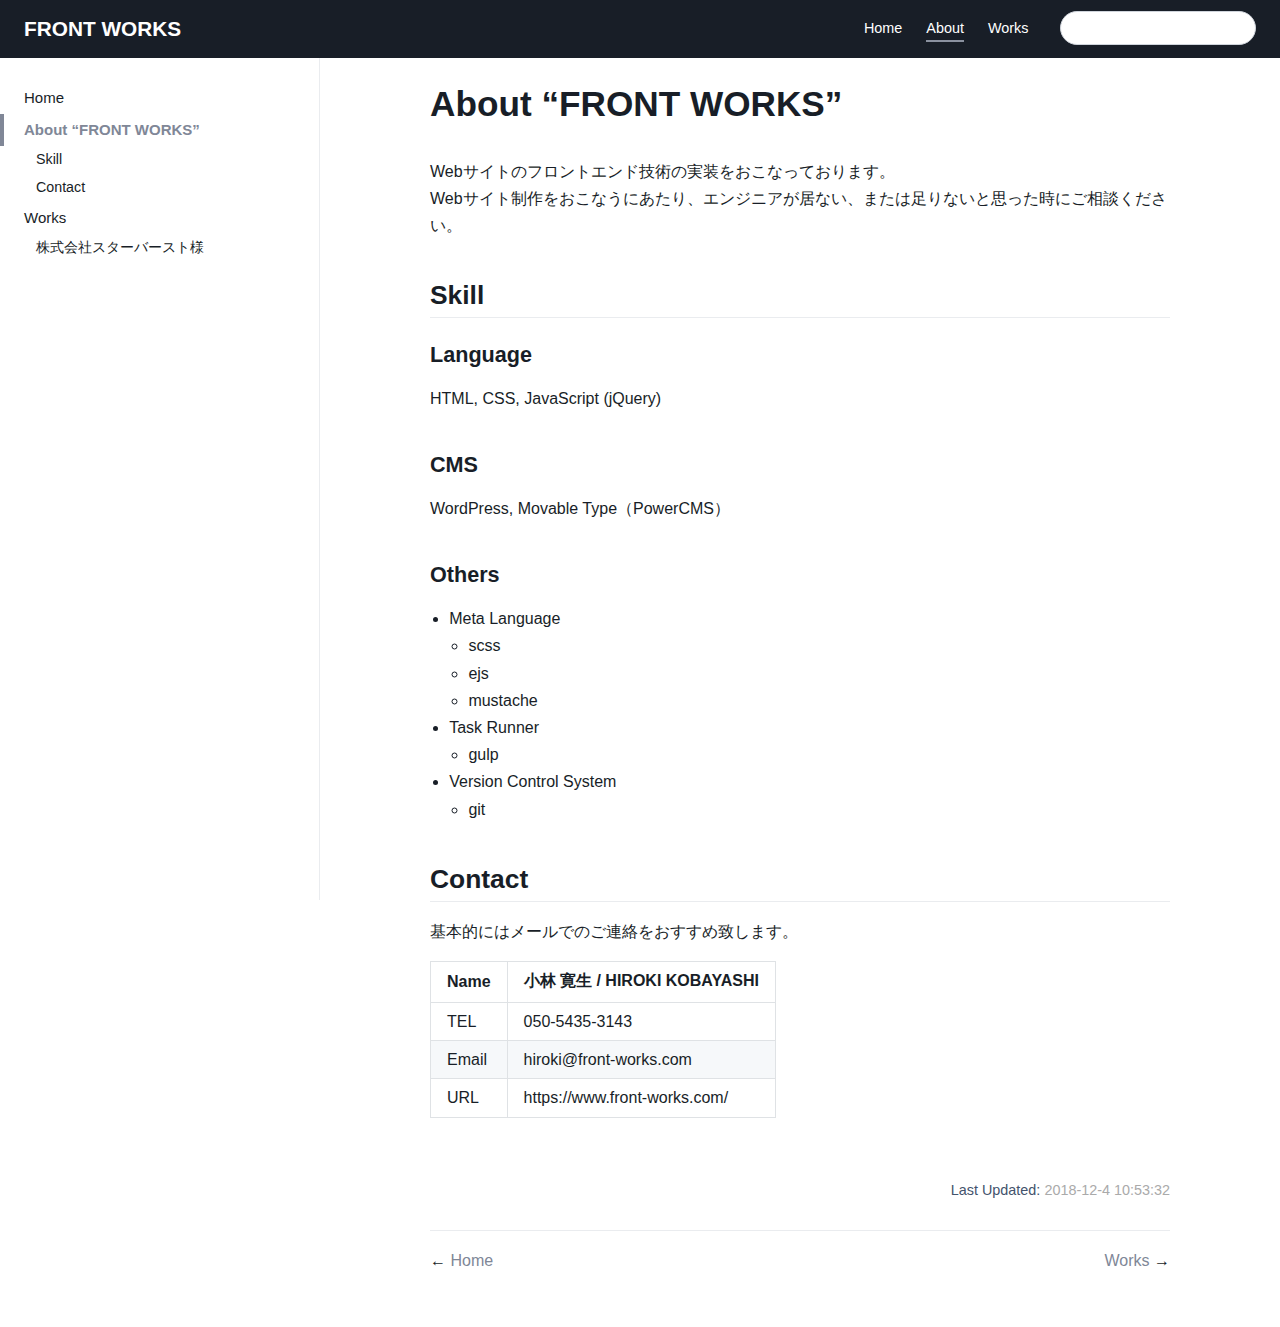
==== commit 03ac9f82: "更新" ====
--- a/about/index.html
+++ b/about/index.html
@@ -13,11 +13,11 @@
   <meta name="og:description" content="Webサイトのフロントエンド技術の実装をおこなっております。Webサイト制作をおこなうにあたり、エンジニアが居ない、または足りないと思った時にご相談ください。">
   <meta name="og:image" content="/og.png">
     
-    <link rel="preload" href="/assets/css/0.styles.77d89c22.css" as="style"><link rel="preload" href="/assets/js/app.2028c502.js" as="script"><link rel="preload" href="/assets/js/4.ea98da70.js" as="script"><link rel="prefetch" href="/assets/js/2.30eef2e3.js"><link rel="prefetch" href="/assets/js/3.3a1b0673.js"><link rel="prefetch" href="/assets/js/5.414709d0.js"><link rel="prefetch" href="/assets/js/6.59fbab51.js">
-    <link rel="stylesheet" href="/assets/css/0.styles.77d89c22.css">
+    <link rel="preload" href="/assets/css/0.styles.1c6cd06d.css" as="style"><link rel="preload" href="/assets/js/app.8262ace1.js" as="script"><link rel="preload" href="/assets/js/4.ea98da70.js" as="script"><link rel="prefetch" href="/assets/js/2.30eef2e3.js"><link rel="prefetch" href="/assets/js/3.3a1b0673.js"><link rel="prefetch" href="/assets/js/5.414709d0.js"><link rel="prefetch" href="/assets/js/6.59fbab51.js">
+    <link rel="stylesheet" href="/assets/css/0.styles.1c6cd06d.css">
   </head>
   <body>
-    <div id="app" data-server-rendered="true"><div class="theme-container"><header class="navbar"><div class="sidebar-button"><svg xmlns="http://www.w3.org/2000/svg" aria-hidden="true" role="img" viewBox="0 0 448 512" class="icon"><path fill="currentColor" d="M436 124H12c-6.627 0-12-5.373-12-12V80c0-6.627 5.373-12 12-12h424c6.627 0 12 5.373 12 12v32c0 6.627-5.373 12-12 12zm0 160H12c-6.627 0-12-5.373-12-12v-32c0-6.627 5.373-12 12-12h424c6.627 0 12 5.373 12 12v32c0 6.627-5.373 12-12 12zm0 160H12c-6.627 0-12-5.373-12-12v-32c0-6.627 5.373-12 12-12h424c6.627 0 12 5.373 12 12v32c0 6.627-5.373 12-12 12z"></path></svg></div> <a href="/" class="home-link router-link-active"><!----> <span class="site-name">FRONT WORKS</span></a> <div class="links" style="max-width:nullpx;"><div class="search-box"><input aria-label="Search" autocomplete="off" spellcheck="false" value=""> <!----></div> <nav class="nav-links can-hide"><div class="nav-item"><a href="/" class="nav-link">Home</a></div><div class="nav-item"><a href="/about/" class="nav-link router-link-exact-active router-link-active">About</a></div><div class="nav-item"><a href="/works/" class="nav-link">Works</a></div> <!----></nav></div></header> <div class="sidebar-mask"></div> <div class="sidebar"><nav class="nav-links"><div class="nav-item"><a href="/" class="nav-link">Home</a></div><div class="nav-item"><a href="/about/" class="nav-link router-link-exact-active router-link-active">About</a></div><div class="nav-item"><a href="/works/" class="nav-link">Works</a></div> <!----></nav>  <ul class="sidebar-links"><li><a href="/" class="sidebar-link">Home</a></li><li><a href="/about/" class="active sidebar-link">About “FRONT WORKS”</a><ul class="sidebar-sub-headers"><li class="sidebar-sub-header"><a href="/about/#skill" class="sidebar-link">Skill</a></li><li class="sidebar-sub-header"><a href="/about/#contact" class="sidebar-link">Contact</a></li></ul></li><li><a href="/works/" class="sidebar-link">Works</a><ul class="sidebar-sub-headers"><li class="sidebar-sub-header"><a href="/works/#株式会社スターバースト様" class="sidebar-link">株式会社スターバースト様</a></li></ul></li></ul> </div> <div class="page"> <div class="content"><h1 id="about-“front-works”"><a href="#about-“front-works”" aria-hidden="true" class="header-anchor">#</a> About “FRONT WORKS”</h1> <p>Webサイトのフロントエンド技術の実装をおこなっております。<br>
+    <div id="app" data-server-rendered="true"><div class="theme-container"><header class="navbar"><div class="sidebar-button"><svg xmlns="http://www.w3.org/2000/svg" aria-hidden="true" role="img" viewBox="0 0 448 512" class="icon"><path fill="currentColor" d="M436 124H12c-6.627 0-12-5.373-12-12V80c0-6.627 5.373-12 12-12h424c6.627 0 12 5.373 12 12v32c0 6.627-5.373 12-12 12zm0 160H12c-6.627 0-12-5.373-12-12v-32c0-6.627 5.373-12 12-12h424c6.627 0 12 5.373 12 12v32c0 6.627-5.373 12-12 12zm0 160H12c-6.627 0-12-5.373-12-12v-32c0-6.627 5.373-12 12-12h424c6.627 0 12 5.373 12 12v32c0 6.627-5.373 12-12 12z"></path></svg></div> <a href="/" class="home-link router-link-active"><!----> <span class="site-name">FRONT WORKS</span></a> <div class="links" style="max-width:nullpx;"><nav class="nav-links can-hide"><div class="nav-item"><a href="/" class="nav-link">Home</a></div><div class="nav-item"><a href="/about/" class="nav-link router-link-exact-active router-link-active">About</a></div><div class="nav-item"><a href="/works/" class="nav-link">Works</a></div> <!----></nav> <div class="search-box"><input aria-label="Search" autocomplete="off" spellcheck="false" value=""> <!----></div></div></header> <div class="sidebar-mask"></div> <div class="sidebar"><nav class="nav-links"><div class="nav-item"><a href="/" class="nav-link">Home</a></div><div class="nav-item"><a href="/about/" class="nav-link router-link-exact-active router-link-active">About</a></div><div class="nav-item"><a href="/works/" class="nav-link">Works</a></div> <!----></nav>  <ul class="sidebar-links"><li><a href="/" class="sidebar-link">Home</a></li><li><a href="/about/" class="active sidebar-link">About “FRONT WORKS”</a><ul class="sidebar-sub-headers"><li class="sidebar-sub-header"><a href="/about/#skill" class="sidebar-link">Skill</a></li><li class="sidebar-sub-header"><a href="/about/#contact" class="sidebar-link">Contact</a></li></ul></li><li><a href="/works/" class="sidebar-link">Works</a><ul class="sidebar-sub-headers"><li class="sidebar-sub-header"><a href="/works/#株式会社スターバースト様" class="sidebar-link">株式会社スターバースト様</a></li></ul></li></ul> </div> <div class="page"> <div class="content"><h1 id="about-“front-works”"><a href="#about-“front-works”" aria-hidden="true" class="header-anchor">#</a> About “FRONT WORKS”</h1> <p>Webサイトのフロントエンド技術の実装をおこなっております。<br>
 Webサイト制作をおこなうにあたり、エンジニアが居ない、または足りないと思った時にご相談ください。</p> <h2 id="skill"><a href="#skill" aria-hidden="true" class="header-anchor">#</a> Skill</h2> <h3 id="language"><a href="#language" aria-hidden="true" class="header-anchor">#</a> Language</h3> <p>HTML, CSS, JavaScript (jQuery)</p> <h3 id="cms"><a href="#cms" aria-hidden="true" class="header-anchor">#</a> CMS</h3> <p>WordPress, Movable Type（PowerCMS）</p> <h3 id="others"><a href="#others" aria-hidden="true" class="header-anchor">#</a> Others</h3> <ul><li>Meta Language
 <ul><li>scss</li> <li>ejs</li> <li>mustache</li></ul></li> <li>Task Runner
 <ul><li>gulp</li></ul></li> <li>Version Control System
@@ -30,6 +30,6 @@
         </a>
         →
       </span></p></div> </div> <!----></div></div>
-    <script src="/assets/js/4.ea98da70.js" defer></script><script src="/assets/js/app.2028c502.js" defer></script>
+    <script src="/assets/js/4.ea98da70.js" defer></script><script src="/assets/js/app.8262ace1.js" defer></script>
   </body>
 </html>
--- a/assets/css/0.styles.1c6cd06d.css
+++ b/assets/css/0.styles.1c6cd06d.css
@@ -0,0 +1 @@
+.home{padding:3.6rem 2rem 0;max-width:960px;margin:0 auto}.home .hero{text-align:center}.home .hero img{max-height:280px;display:block;margin:3rem auto 1.5rem}.home .hero h1{font-size:3rem}.home .hero .action,.home .hero .description,.home .hero h1{margin:1.8rem auto}.home .hero .description{max-width:48rem;font-size:1.6rem;line-height:1.3;color:#5c7396}.home .hero .action-button{display:inline-block;font-size:1.2rem;color:#fff;background-color:#808797;padding:.8rem 1.6rem;border-radius:4px;transition:background-color .1s ease;box-sizing:border-box;border-bottom:1px solid #71798a}.home .hero .action-button:hover{background-color:#8d93a1}.home .features{border-top:1px solid #eaecef;padding:1.2rem 0;margin-top:2.5rem;display:flex;flex-wrap:wrap;align-items:flex-start;align-content:stretch;justify-content:space-between}.home .feature{flex-grow:1;flex-basis:30%;max-width:30%}.home .feature h2{font-size:1.4rem;font-weight:500;border-bottom:none;padding-bottom:0;color:#293343}.home .feature p{color:#43536c}.home .footer{padding:2.5rem;border-top:1px solid #eaecef;text-align:center;color:#43536c}@media (max-width:719px){.home .features{flex-direction:column}.home .feature{max-width:100%;padding:0 2.5rem}}@media (max-width:419px){.home{padding-left:1.5rem;padding-right:1.5rem}.home .hero img{max-height:210px;margin:2rem auto 1.2rem}.home .hero h1{font-size:2rem}.home .hero .action,.home .hero .description,.home .hero h1{margin:1.2rem auto}.home .hero .description{font-size:1.2rem}.home .hero .action-button{font-size:1rem;padding:.6rem 1.2rem}.home .feature h2{font-size:1.25rem}}.badge[data-v-099ab69c]{display:inline-block;font-size:14px;height:18px;line-height:18px;border-radius:3px;padding:0 6px;color:#fff;margin-right:5px;background-color:#42b983}.badge.middle[data-v-099ab69c]{vertical-align:middle}.badge.top[data-v-099ab69c]{vertical-align:top}.badge.green[data-v-099ab69c],.badge.tip[data-v-099ab69c]{background-color:#42b983}.badge.error[data-v-099ab69c]{background-color:#da5961}.badge.warn[data-v-099ab69c],.badge.warning[data-v-099ab69c],.badge.yellow[data-v-099ab69c]{background-color:#e7c000}.search-box{display:inline-block;position:relative;margin-left:2rem}.search-box input{cursor:text;width:10rem;color:#43536c;display:inline-block;border:1px solid #cfd4db;border-radius:2rem;font-size:.9rem;line-height:2rem;padding:0 .1rem 0 2rem;outline:none;transition:all .2s ease;background:#fff url(/assets/img/search.83621669.svg) .6rem .5rem no-repeat;background-size:1rem}.search-box input:focus{cursor:auto;border-color:#808797}.search-box .suggestions{background:#fff;width:20rem;position:absolute;top:1.5rem;border:1px solid #cfd4db;border-radius:6px;padding:.4rem;list-style-type:none}.search-box .suggestions.align-right{right:0}.search-box .suggestion{line-height:1.4;padding:.4rem .6rem;border-radius:4px;cursor:pointer}.search-box .suggestion a{white-space:normal;color:#546988}.search-box .suggestion a .page-title{font-weight:600}.search-box .suggestion a .header{font-size:.9em;margin-left:.25em}.search-box .suggestion.focused{background-color:#f3f4f5}.search-box .suggestion.focused a{color:#808797}@media (max-width:959px){.search-box input{cursor:pointer;width:0;border-color:transparent;position:relative}.search-box input:focus{cursor:text;left:0;width:10rem}}@media (max-width:959px) and (min-width:719px){.search-box .suggestions{left:0}}@media (max-width:719px){.search-box{margin-right:0}.search-box input{left:1rem}.search-box .suggestions{right:0}}@media (max-width:419px){.search-box .suggestions{width:calc(100vw - 4rem)}.search-box input:focus{width:8rem}}.dropdown-enter,.dropdown-leave-to{height:0!important}.dropdown-wrapper{cursor:pointer}.dropdown-wrapper .dropdown-title{display:block}.dropdown-wrapper .dropdown-title:hover{border-color:transparent}.dropdown-wrapper .dropdown-title .arrow{vertical-align:middle;margin-top:-1px;margin-left:.4rem}.dropdown-wrapper .nav-dropdown .dropdown-item{color:inherit;line-height:1.7rem}.dropdown-wrapper .nav-dropdown .dropdown-item h4{margin:.45rem 0 0;border-top:1px solid #eee;padding:.45rem 1.5rem 0 1.25rem}.dropdown-wrapper .nav-dropdown .dropdown-item .dropdown-subitem-wrapper{padding:0;list-style:none}.dropdown-wrapper .nav-dropdown .dropdown-item .dropdown-subitem-wrapper .dropdown-subitem{font-size:.9em}.dropdown-wrapper .nav-dropdown .dropdown-item a{display:block;line-height:1.7rem;position:relative;border-bottom:none;font-weight:400;margin-bottom:0;padding:0 1.5rem 0 1.25rem}.dropdown-wrapper .nav-dropdown .dropdown-item a.router-link-active,.dropdown-wrapper .nav-dropdown .dropdown-item a:hover{color:#808797}.dropdown-wrapper .nav-dropdown .dropdown-item a.router-link-active:after{content:"";width:0;height:0;border-left:5px solid #808797;border-top:3px solid transparent;border-bottom:3px solid transparent;position:absolute;top:calc(50% - 2px);left:9px}.dropdown-wrapper .nav-dropdown .dropdown-item:first-child h4{margin-top:0;padding-top:0;border-top:0}@media (max-width:719px){.dropdown-wrapper.open .dropdown-title{margin-bottom:.5rem}.dropdown-wrapper .nav-dropdown{transition:height .1s ease-out;overflow:hidden}.dropdown-wrapper .nav-dropdown .dropdown-item h4{border-top:0;margin-top:0;padding-top:0}.dropdown-wrapper .nav-dropdown .dropdown-item>a,.dropdown-wrapper .nav-dropdown .dropdown-item h4{font-size:15px;line-height:2rem}.dropdown-wrapper .nav-dropdown .dropdown-item .dropdown-subitem{font-size:14px;padding-left:1rem}}@media (min-width:719px){.dropdown-wrapper{height:1.8rem}.dropdown-wrapper:hover .nav-dropdown{display:block!important}.dropdown-wrapper .dropdown-title .arrow{border-left:4px solid transparent;border-right:4px solid transparent;border-top:6px solid #ccc;border-bottom:0}.dropdown-wrapper .nav-dropdown{display:none;height:auto!important;box-sizing:border-box;max-height:calc(100vh - 2.7rem);overflow-y:auto;position:absolute;top:100%;right:0;background-color:#fff;padding:.6rem 0;border:1px solid #ddd;border-bottom-color:#ccc;text-align:left;border-radius:.25rem;white-space:nowrap;margin:0}}.nav-links{display:inline-block}.nav-links a{line-height:1.4rem;color:inherit}.nav-links a.router-link-active,.nav-links a:hover{color:#808797}.nav-links .nav-item{position:relative;display:inline-block;margin-left:1.5rem;line-height:2rem}.nav-links .nav-item:first-child{margin-left:0}.nav-links .repo-link{margin-left:1.5rem}@media (max-width:719px){.nav-links .nav-item,.nav-links .repo-link{margin-left:0}}@media (min-width:719px){.nav-links a.router-link-active,.nav-links a:hover{color:#fff}.nav-item>a:not(.external).router-link-active,.nav-item>a:not(.external):hover{margin-bottom:-2px;border-bottom:2px solid #8a919f}}.navbar{padding:.7rem 1.5rem;line-height:2.2rem;position:relative}.navbar a,.navbar img,.navbar span{display:inline-block}.navbar .logo{height:2.2rem;min-width:2.2rem;margin-right:.8rem;vertical-align:top}.navbar .site-name{font-size:1.3rem;font-weight:600;color:#fff;position:relative}.navbar .links{padding-left:1.5rem;box-sizing:border-box;background-color:#181e27;white-space:nowrap;font-size:.9rem;position:absolute;right:1.5rem;top:.7rem;display:flex}.navbar .links .search-box{flex:0 0 auto;vertical-align:top}.navbar .links .nav-links{color:#fff;flex:1}@media (max-width:719px){.navbar{padding-left:4rem}.navbar .can-hide{display:none}.navbar .links{padding-left:1.5rem}}.page-edit,.page-nav{max-width:740px;margin:0 auto;padding:2rem 2.5rem}@media (max-width:959px){.page-edit,.page-nav{padding:2rem}}@media (max-width:419px){.page-edit,.page-nav{padding:1.5rem}}.page{padding-bottom:2rem}.page-edit{padding-top:1rem;padding-bottom:1rem;overflow:auto}.page-edit .edit-link{display:inline-block}.page-edit .edit-link a{color:#43536c;margin-right:.25rem}.page-edit .last-updated{float:right;font-size:.9em}.page-edit .last-updated .prefix{font-weight:500;color:#43536c}.page-edit .last-updated .time{font-weight:400;color:#aaa}.page-nav{padding-top:1rem;padding-bottom:0}.page-nav .inner{min-height:2rem;margin-top:0;border-top:1px solid #eaecef;padding-top:1rem;overflow:auto}.page-nav .next{float:right}@media (max-width:719px){.page-edit .edit-link{margin-bottom:.5rem}.page-edit .last-updated{font-size:.8em;float:none;text-align:left}}.sidebar-button{display:none;width:1.25rem;height:1.25rem;position:absolute;padding:.6rem;top:.6rem;left:1rem;color:#fff}.sidebar-button .icon{display:block;width:1.25rem;height:1.25rem}@media (max-width:719px){.sidebar-button{display:block}}.sidebar-group:not(.first){margin-top:1em}.sidebar-group .sidebar-group{padding-left:.5em}.sidebar-group:not(.collapsable) .sidebar-heading{cursor:auto;color:inherit}.sidebar-heading{color:#999;transition:color .15s ease;cursor:pointer;font-size:1.1em;font-weight:700;padding:0 1.5rem;margin-top:0;margin-bottom:.5rem}.sidebar-heading.open,.sidebar-heading:hover{color:inherit}.sidebar-heading .arrow{position:relative;top:-.12em;left:.5em}.sidebar-heading:.open .arrow{top:-.18em}.sidebar-group-items{transition:height .1s ease-out;overflow:hidden}.sidebar ul{padding:0;margin:0;list-style-type:none}.sidebar a{display:inline-block}.sidebar .nav-links{display:none;border-bottom:1px solid #eaecef;padding:.5rem 0 .75rem 0}.sidebar .nav-links a{font-weight:600}.sidebar .nav-links .nav-item,.sidebar .nav-links .repo-link{display:block;line-height:1.25rem;font-size:1.1em;padding:.5rem 0 .5rem 1.5rem}.sidebar .sidebar-links{padding:1.5rem 0}@media (max-width:719px){.sidebar .nav-links{display:block}.sidebar .nav-links .dropdown-wrapper .nav-dropdown .dropdown-item a.router-link-active:after{top:calc(1rem - 2px)}.sidebar .sidebar-links{padding:1rem 0}}.sw-update-popup{position:fixed;right:1em;bottom:1em;padding:1em;border:1px solid #808797;border-radius:3px;background:#fff;box-shadow:0 4px 16px rgba(0,0,0,.5);text-align:center}.sw-update-popup button{margin-top:.5em;padding:.25em 2em}.sw-update-popup-enter-active,.sw-update-popup-leave-active{transition:opacity .3s,transform .3s}.sw-update-popup-enter,.sw-update-popup-leave-to{opacity:0;transform:translateY(50%) scale(.5)}code[class*=language-],pre[class*=language-]{color:#ccc;background:none;font-family:Consolas,Monaco,Andale Mono,Ubuntu Mono,monospace;text-align:left;white-space:pre;word-spacing:normal;word-break:normal;word-wrap:normal;line-height:1.5;tab-size:4;hyphens:none}pre[class*=language-]{padding:1em;margin:.5em 0;overflow:auto}:not(pre)>code[class*=language-],pre[class*=language-]{background:#2d2d2d}:not(pre)>code[class*=language-]{padding:.1em;border-radius:.3em;white-space:normal}.token.block-comment,.token.cdata,.token.comment,.token.doctype,.token.prolog{color:#999}.token.punctuation{color:#ccc}.token.attr-name,.token.deleted,.token.namespace,.token.tag{color:#e2777a}.token.function-name{color:#6196cc}.token.boolean,.token.function,.token.number{color:#f08d49}.token.class-name,.token.constant,.token.property,.token.symbol{color:#f8c555}.token.atrule,.token.builtin,.token.important,.token.keyword,.token.selector{color:#cc99cd}.token.attr-value,.token.char,.token.regex,.token.string,.token.variable{color:#7ec699}.token.entity,.token.operator,.token.url{color:#67cdcc}.token.bold,.token.important{font-weight:700}.token.italic{font-style:italic}.token.entity{cursor:help}.token.inserted{color:green}#nprogress{pointer-events:none}#nprogress .bar{background:#808797;position:fixed;z-index:1031;top:0;left:0;width:100%;height:2px}#nprogress .peg{display:block;position:absolute;right:0;width:100px;height:100%;box-shadow:0 0 10px #808797,0 0 5px #808797;opacity:1;transform:rotate(3deg) translateY(-4px)}#nprogress .spinner{display:block;position:fixed;z-index:1031;top:15px;right:15px}#nprogress .spinner-icon{width:18px;height:18px;box-sizing:border-box;border:2px solid transparent;border-top-color:#808797;border-left-color:#808797;border-radius:50%;animation:nprogress-spinner .4s linear infinite}.nprogress-custom-parent{overflow:hidden;position:relative}.nprogress-custom-parent #nprogress .bar,.nprogress-custom-parent #nprogress .spinner{position:absolute}@keyframes nprogress-spinner{0%{transform:rotate(0deg)}to{transform:rotate(1turn)}}.content code{color:#3a495e;padding:.25rem .5rem;margin:0;font-size:.85em;background-color:rgba(27,31,35,.05);border-radius:3px}.content pre,.content pre[class*=language-]{line-height:1.4;padding:1.25rem 1.5rem;margin:.85rem 0;background-color:#282c34;border-radius:6px;overflow:auto}.content pre[class*=language-] code,.content pre code{color:#fff;padding:0;background-color:transparent;border-radius:0}div[class*=language-]{position:relative;background-color:#282c34;border-radius:6px}div[class*=language-] .highlight-lines{user-select:none;padding-top:1.3rem;position:absolute;top:0;left:0;width:100%;line-height:1.4}div[class*=language-] .highlight-lines .highlighted{background-color:rgba(0,0,0,.66)}div[class*=language-] pre,div[class*=language-] pre[class*=language-]{background:transparent;position:relative;z-index:1}div[class*=language-]:before{position:absolute;z-index:3;top:.8em;right:1em;font-size:.75rem;color:hsla(0,0%,100%,.4)}div[class*=language-]:not(.line-numbers-mode) .line-numbers-wrapper{display:none}div[class*=language-].line-numbers-mode .highlight-lines .highlighted{position:relative}div[class*=language-].line-numbers-mode .highlight-lines .highlighted:before{content:" ";position:absolute;z-index:3;left:0;top:0;display:block;width:3.5rem;height:100%;background-color:rgba(0,0,0,.66)}div[class*=language-].line-numbers-mode pre{padding-left:4.5rem;vertical-align:middle}div[class*=language-].line-numbers-mode .line-numbers-wrapper{position:absolute;top:0;width:3.5rem;text-align:center;color:hsla(0,0%,100%,.3);padding:1.25rem 0;line-height:1.4}div[class*=language-].line-numbers-mode .line-numbers-wrapper br{user-select:none}div[class*=language-].line-numbers-mode .line-numbers-wrapper .line-number{position:relative;z-index:4;user-select:none;font-size:.85em}div[class*=language-].line-numbers-mode:after{content:"";position:absolute;z-index:2;top:0;left:0;width:3.5rem;height:100%;border-radius:6px 0 0 6px;border-right:1px solid rgba(0,0,0,.66);background-color:#282c34}div[class~=language-js]:before{content:"js"}div[class~=language-ts]:before{content:"ts"}div[class~=language-html]:before{content:"html"}div[class~=language-md]:before{content:"md"}div[class~=language-vue]:before{content:"vue"}div[class~=language-css]:before{content:"css"}div[class~=language-sass]:before{content:"sass"}div[class~=language-scss]:before{content:"scss"}div[class~=language-less]:before{content:"less"}div[class~=language-stylus]:before{content:"stylus"}div[class~=language-go]:before{content:"go"}div[class~=language-java]:before{content:"java"}div[class~=language-c]:before{content:"c"}div[class~=language-sh]:before{content:"sh"}div[class~=language-yaml]:before{content:"yaml"}div[class~=language-py]:before{content:"py"}div[class~=language-javascript]:before{content:"js"}div[class~=language-typescript]:before{content:"ts"}div[class~=language-markup]:before{content:"html"}div[class~=language-markdown]:before{content:"md"}div[class~=language-json]:before{content:"json"}div[class~=language-ruby]:before{content:"rb"}div[class~=language-python]:before{content:"py"}div[class~=language-bash]:before{content:"sh"}.custom-block .custom-block-title{font-weight:600;margin-bottom:-.4rem}.custom-block.danger,.custom-block.tip,.custom-block.warning{padding:.1rem 1.5rem;border-left-width:.5rem;border-left-style:solid;margin:1rem 0}.custom-block.tip{background-color:#f3f5f7;border-color:#42b983}.custom-block.warning{background-color:rgba(255,229,100,.3);border-color:#e7c000;color:#6b5900}.custom-block.warning .custom-block-title{color:#b29400}.custom-block.warning a{color:#181e27}.custom-block.danger{background-color:#ffe6e6;border-color:#c00;color:#4d0000}.custom-block.danger .custom-block-title{color:#900}.custom-block.danger a{color:#181e27}.arrow{display:inline-block;width:0;height:0}.arrow.up{border-bottom:6px solid #ccc}.arrow.down,.arrow.up{border-left:4px solid transparent;border-right:4px solid transparent}.arrow.down{border-top:6px solid #ccc}.arrow.right{border-left:6px solid #ccc}.arrow.left,.arrow.right{border-top:4px solid transparent;border-bottom:4px solid transparent}.arrow.left{border-right:6px solid #ccc}.content:not(.custom){max-width:740px;margin:0 auto;padding:2rem 2.5rem}@media (max-width:959px){.content:not(.custom){padding:2rem}}@media (max-width:419px){.content:not(.custom){padding:1.5rem}}.table-of-contents .badge{vertical-align:middle}body,html{padding:0;margin:0}body{font-family:-apple-system,BlinkMacSystemFont,Segoe UI,Roboto,Oxygen,Ubuntu,Cantarell,Fira Sans,Droid Sans,Helvetica Neue,sans-serif;-webkit-font-smoothing:antialiased;-moz-osx-font-smoothing:grayscale;font-size:16px;color:#181e27}.page{padding-left:20rem}.navbar{z-index:20;right:0;height:3.6rem;background-color:#181e27;box-sizing:border-box}.navbar,.sidebar-mask{position:fixed;top:0;left:0}.sidebar-mask{z-index:9;width:100vw;height:100vh;display:none}.sidebar{font-size:15px;background-color:#fff;width:20rem;position:fixed;z-index:10;margin:0;top:3.6rem;left:0;bottom:0;box-sizing:border-box;border-right:1px solid #eaecef;overflow-y:auto}.content:not(.custom)>:first-child{margin-top:3.6rem}.content:not(.custom) a:hover{text-decoration:underline}.content:not(.custom) p.demo{padding:1rem 1.5rem;border:1px solid #ddd;border-radius:4px}.content:not(.custom) img{max-width:100%}.content.custom{padding:0;margin:0}.content.custom img{max-width:100%}a{font-weight:500;text-decoration:none}a,p a code{color:#808797}p a code{font-weight:400}kbd{background:#eee;border:.15rem solid #ddd;border-bottom:.25rem solid #ddd;border-radius:.15rem;padding:0 .15em}blockquote{font-size:1.2rem;color:#999;border-left:.25rem solid #dfe2e5;margin-left:0;padding-left:1rem}ol,ul{padding-left:1.2em}strong{font-weight:600}h1,h2,h3,h4,h5,h6{font-weight:600;line-height:1.25}.content:not(.custom)>h1,.content:not(.custom)>h2,.content:not(.custom)>h3,.content:not(.custom)>h4,.content:not(.custom)>h5,.content:not(.custom)>h6{margin-top:-3.1rem;padding-top:4.6rem;margin-bottom:0}.content:not(.custom)>h1:first-child,.content:not(.custom)>h2:first-child,.content:not(.custom)>h3:first-child,.content:not(.custom)>h4:first-child,.content:not(.custom)>h5:first-child,.content:not(.custom)>h6:first-child{margin-top:-1.5rem;margin-bottom:1rem}.content:not(.custom)>h1:first-child+.custom-block,.content:not(.custom)>h1:first-child+p,.content:not(.custom)>h1:first-child+pre,.content:not(.custom)>h2:first-child+.custom-block,.content:not(.custom)>h2:first-child+p,.content:not(.custom)>h2:first-child+pre,.content:not(.custom)>h3:first-child+.custom-block,.content:not(.custom)>h3:first-child+p,.content:not(.custom)>h3:first-child+pre,.content:not(.custom)>h4:first-child+.custom-block,.content:not(.custom)>h4:first-child+p,.content:not(.custom)>h4:first-child+pre,.content:not(.custom)>h5:first-child+.custom-block,.content:not(.custom)>h5:first-child+p,.content:not(.custom)>h5:first-child+pre,.content:not(.custom)>h6:first-child+.custom-block,.content:not(.custom)>h6:first-child+p,.content:not(.custom)>h6:first-child+pre{margin-top:2rem}h1:hover .header-anchor,h2:hover .header-anchor,h3:hover .header-anchor,h4:hover .header-anchor,h5:hover .header-anchor,h6:hover .header-anchor{opacity:1}h1{font-size:2.2rem}h2{font-size:1.65rem;padding-bottom:.3rem;border-bottom:1px solid #eaecef}h3{font-size:1.35rem}a.header-anchor{font-size:.85em;float:left;margin-left:-.87em;padding-right:.23em;margin-top:.125em;opacity:0}a.header-anchor:hover{text-decoration:none}.line-number,code,kbd{font-family:source-code-pro,Menlo,Monaco,Consolas,Courier New,monospace}ol,p,ul{line-height:1.7}hr{border:0;border-top:1px solid #eaecef}table{border-collapse:collapse;margin:1rem 0;display:block;overflow-x:auto}tr{border-top:1px solid #dfe2e5}tr:nth-child(2n){background-color:#f6f8fa}td,th{border:1px solid #dfe2e5;padding:.6em 1em}.custom-layout{padding-top:3.6rem}.theme-container.sidebar-open .sidebar-mask{display:block}.theme-container.no-navbar .content:not(.custom)>h1,.theme-container.no-navbar h2,.theme-container.no-navbar h3,.theme-container.no-navbar h4,.theme-container.no-navbar h5,.theme-container.no-navbar h6{margin-top:1.5rem;padding-top:0}.theme-container.no-navbar .sidebar{top:0}.theme-container.no-navbar .custom-layout{padding-top:0}@media (min-width:720px){.theme-container.no-sidebar .sidebar{display:none}.theme-container.no-sidebar .page{padding-left:0}}@media (max-width:959px){.sidebar{font-size:15px;width:16.4rem}.page{padding-left:16.4rem}}@media (max-width:719px){.sidebar{top:0;padding-top:3.6rem;transform:translateX(-100%);transition:transform .2s ease}.page{padding-left:0}.theme-container.sidebar-open .sidebar{transform:translateX(0)}.theme-container.no-navbar .sidebar{padding-top:0}}@media (max-width:419px){h1{font-size:1.9rem}.content div[class*=language-]{margin:.85rem -1.5rem;border-radius:0}}.icon.outbound{color:#aaa;display:inline-block}.sidebar .sidebar-sub-headers{padding-left:1rem;font-size:.95em}a.sidebar-link{font-weight:400;display:inline-block;color:#181e27;border-left:.25rem solid transparent;padding:.35rem 1rem .35rem 1.25rem;line-height:1.4;width:100%;box-sizing:border-box}a.sidebar-link:hover{color:#808797}a.sidebar-link.active{font-weight:600;color:#808797;border-left-color:#808797}.sidebar-group a.sidebar-link{padding-left:2rem}.sidebar-sub-headers a.sidebar-link{padding-top:.25rem;padding-bottom:.25rem;border-left:none}.sidebar-sub-headers a.sidebar-link.active{font-weight:500}--- a/assets/css/0.styles.1c6cd06d.css
+++ b/assets/css/0.styles.1c6cd06d.css
@@ -0,0 +1 @@
+.home{padding:3.6rem 2rem 0;max-width:960px;margin:0 auto}.home .hero{text-align:center}.home .hero img{max-height:280px;display:block;margin:3rem auto 1.5rem}.home .hero h1{font-size:3rem}.home .hero .action,.home .hero .description,.home .hero h1{margin:1.8rem auto}.home .hero .description{max-width:48rem;font-size:1.6rem;line-height:1.3;color:#5c7396}.home .hero .action-button{display:inline-block;font-size:1.2rem;color:#fff;background-color:#808797;padding:.8rem 1.6rem;border-radius:4px;transition:background-color .1s ease;box-sizing:border-box;border-bottom:1px solid #71798a}.home .hero .action-button:hover{background-color:#8d93a1}.home .features{border-top:1px solid #eaecef;padding:1.2rem 0;margin-top:2.5rem;display:flex;flex-wrap:wrap;align-items:flex-start;align-content:stretch;justify-content:space-between}.home .feature{flex-grow:1;flex-basis:30%;max-width:30%}.home .feature h2{font-size:1.4rem;font-weight:500;border-bottom:none;padding-bottom:0;color:#293343}.home .feature p{color:#43536c}.home .footer{padding:2.5rem;border-top:1px solid #eaecef;text-align:center;color:#43536c}@media (max-width:719px){.home .features{flex-direction:column}.home .feature{max-width:100%;padding:0 2.5rem}}@media (max-width:419px){.home{padding-left:1.5rem;padding-right:1.5rem}.home .hero img{max-height:210px;margin:2rem auto 1.2rem}.home .hero h1{font-size:2rem}.home .hero .action,.home .hero .description,.home .hero h1{margin:1.2rem auto}.home .hero .description{font-size:1.2rem}.home .hero .action-button{font-size:1rem;padding:.6rem 1.2rem}.home .feature h2{font-size:1.25rem}}.badge[data-v-099ab69c]{display:inline-block;font-size:14px;height:18px;line-height:18px;border-radius:3px;padding:0 6px;color:#fff;margin-right:5px;background-color:#42b983}.badge.middle[data-v-099ab69c]{vertical-align:middle}.badge.top[data-v-099ab69c]{vertical-align:top}.badge.green[data-v-099ab69c],.badge.tip[data-v-099ab69c]{background-color:#42b983}.badge.error[data-v-099ab69c]{background-color:#da5961}.badge.warn[data-v-099ab69c],.badge.warning[data-v-099ab69c],.badge.yellow[data-v-099ab69c]{background-color:#e7c000}.search-box{display:inline-block;position:relative;margin-left:2rem}.search-box input{cursor:text;width:10rem;color:#43536c;display:inline-block;border:1px solid #cfd4db;border-radius:2rem;font-size:.9rem;line-height:2rem;padding:0 .1rem 0 2rem;outline:none;transition:all .2s ease;background:#fff url(/assets/img/search.83621669.svg) .6rem .5rem no-repeat;background-size:1rem}.search-box input:focus{cursor:auto;border-color:#808797}.search-box .suggestions{background:#fff;width:20rem;position:absolute;top:1.5rem;border:1px solid #cfd4db;border-radius:6px;padding:.4rem;list-style-type:none}.search-box .suggestions.align-right{right:0}.search-box .suggestion{line-height:1.4;padding:.4rem .6rem;border-radius:4px;cursor:pointer}.search-box .suggestion a{white-space:normal;color:#546988}.search-box .suggestion a .page-title{font-weight:600}.search-box .suggestion a .header{font-size:.9em;margin-left:.25em}.search-box .suggestion.focused{background-color:#f3f4f5}.search-box .suggestion.focused a{color:#808797}@media (max-width:959px){.search-box input{cursor:pointer;width:0;border-color:transparent;position:relative}.search-box input:focus{cursor:text;left:0;width:10rem}}@media (max-width:959px) and (min-width:719px){.search-box .suggestions{left:0}}@media (max-width:719px){.search-box{margin-right:0}.search-box input{left:1rem}.search-box .suggestions{right:0}}@media (max-width:419px){.search-box .suggestions{width:calc(100vw - 4rem)}.search-box input:focus{width:8rem}}.dropdown-enter,.dropdown-leave-to{height:0!important}.dropdown-wrapper{cursor:pointer}.dropdown-wrapper .dropdown-title{display:block}.dropdown-wrapper .dropdown-title:hover{border-color:transparent}.dropdown-wrapper .dropdown-title .arrow{vertical-align:middle;margin-top:-1px;margin-left:.4rem}.dropdown-wrapper .nav-dropdown .dropdown-item{color:inherit;line-height:1.7rem}.dropdown-wrapper .nav-dropdown .dropdown-item h4{margin:.45rem 0 0;border-top:1px solid #eee;padding:.45rem 1.5rem 0 1.25rem}.dropdown-wrapper .nav-dropdown .dropdown-item .dropdown-subitem-wrapper{padding:0;list-style:none}.dropdown-wrapper .nav-dropdown .dropdown-item .dropdown-subitem-wrapper .dropdown-subitem{font-size:.9em}.dropdown-wrapper .nav-dropdown .dropdown-item a{display:block;line-height:1.7rem;position:relative;border-bottom:none;font-weight:400;margin-bottom:0;padding:0 1.5rem 0 1.25rem}.dropdown-wrapper .nav-dropdown .dropdown-item a.router-link-active,.dropdown-wrapper .nav-dropdown .dropdown-item a:hover{color:#808797}.dropdown-wrapper .nav-dropdown .dropdown-item a.router-link-active:after{content:"";width:0;height:0;border-left:5px solid #808797;border-top:3px solid transparent;border-bottom:3px solid transparent;position:absolute;top:calc(50% - 2px);left:9px}.dropdown-wrapper .nav-dropdown .dropdown-item:first-child h4{margin-top:0;padding-top:0;border-top:0}@media (max-width:719px){.dropdown-wrapper.open .dropdown-title{margin-bottom:.5rem}.dropdown-wrapper .nav-dropdown{transition:height .1s ease-out;overflow:hidden}.dropdown-wrapper .nav-dropdown .dropdown-item h4{border-top:0;margin-top:0;padding-top:0}.dropdown-wrapper .nav-dropdown .dropdown-item>a,.dropdown-wrapper .nav-dropdown .dropdown-item h4{font-size:15px;line-height:2rem}.dropdown-wrapper .nav-dropdown .dropdown-item .dropdown-subitem{font-size:14px;padding-left:1rem}}@media (min-width:719px){.dropdown-wrapper{height:1.8rem}.dropdown-wrapper:hover .nav-dropdown{display:block!important}.dropdown-wrapper .dropdown-title .arrow{border-left:4px solid transparent;border-right:4px solid transparent;border-top:6px solid #ccc;border-bottom:0}.dropdown-wrapper .nav-dropdown{display:none;height:auto!important;box-sizing:border-box;max-height:calc(100vh - 2.7rem);overflow-y:auto;position:absolute;top:100%;right:0;background-color:#fff;padding:.6rem 0;border:1px solid #ddd;border-bottom-color:#ccc;text-align:left;border-radius:.25rem;white-space:nowrap;margin:0}}.nav-links{display:inline-block}.nav-links a{line-height:1.4rem;color:inherit}.nav-links a.router-link-active,.nav-links a:hover{color:#808797}.nav-links .nav-item{position:relative;display:inline-block;margin-left:1.5rem;line-height:2rem}.nav-links .nav-item:first-child{margin-left:0}.nav-links .repo-link{margin-left:1.5rem}@media (max-width:719px){.nav-links .nav-item,.nav-links .repo-link{margin-left:0}}@media (min-width:719px){.nav-links a.router-link-active,.nav-links a:hover{color:#fff}.nav-item>a:not(.external).router-link-active,.nav-item>a:not(.external):hover{margin-bottom:-2px;border-bottom:2px solid #8a919f}}.navbar{padding:.7rem 1.5rem;line-height:2.2rem;position:relative}.navbar a,.navbar img,.navbar span{display:inline-block}.navbar .logo{height:2.2rem;min-width:2.2rem;margin-right:.8rem;vertical-align:top}.navbar .site-name{font-size:1.3rem;font-weight:600;color:#fff;position:relative}.navbar .links{padding-left:1.5rem;box-sizing:border-box;background-color:#181e27;white-space:nowrap;font-size:.9rem;position:absolute;right:1.5rem;top:.7rem;display:flex}.navbar .links .search-box{flex:0 0 auto;vertical-align:top}.navbar .links .nav-links{color:#fff;flex:1}@media (max-width:719px){.navbar{padding-left:4rem}.navbar .can-hide{display:none}.navbar .links{padding-left:1.5rem}}.page-edit,.page-nav{max-width:740px;margin:0 auto;padding:2rem 2.5rem}@media (max-width:959px){.page-edit,.page-nav{padding:2rem}}@media (max-width:419px){.page-edit,.page-nav{padding:1.5rem}}.page{padding-bottom:2rem}.page-edit{padding-top:1rem;padding-bottom:1rem;overflow:auto}.page-edit .edit-link{display:inline-block}.page-edit .edit-link a{color:#43536c;margin-right:.25rem}.page-edit .last-updated{float:right;font-size:.9em}.page-edit .last-updated .prefix{font-weight:500;color:#43536c}.page-edit .last-updated .time{font-weight:400;color:#aaa}.page-nav{padding-top:1rem;padding-bottom:0}.page-nav .inner{min-height:2rem;margin-top:0;border-top:1px solid #eaecef;padding-top:1rem;overflow:auto}.page-nav .next{float:right}@media (max-width:719px){.page-edit .edit-link{margin-bottom:.5rem}.page-edit .last-updated{font-size:.8em;float:none;text-align:left}}.sidebar-button{display:none;width:1.25rem;height:1.25rem;position:absolute;padding:.6rem;top:.6rem;left:1rem;color:#fff}.sidebar-button .icon{display:block;width:1.25rem;height:1.25rem}@media (max-width:719px){.sidebar-button{display:block}}.sidebar-group:not(.first){margin-top:1em}.sidebar-group .sidebar-group{padding-left:.5em}.sidebar-group:not(.collapsable) .sidebar-heading{cursor:auto;color:inherit}.sidebar-heading{color:#999;transition:color .15s ease;cursor:pointer;font-size:1.1em;font-weight:700;padding:0 1.5rem;margin-top:0;margin-bottom:.5rem}.sidebar-heading.open,.sidebar-heading:hover{color:inherit}.sidebar-heading .arrow{position:relative;top:-.12em;left:.5em}.sidebar-heading:.open .arrow{top:-.18em}.sidebar-group-items{transition:height .1s ease-out;overflow:hidden}.sidebar ul{padding:0;margin:0;list-style-type:none}.sidebar a{display:inline-block}.sidebar .nav-links{display:none;border-bottom:1px solid #eaecef;padding:.5rem 0 .75rem 0}.sidebar .nav-links a{font-weight:600}.sidebar .nav-links .nav-item,.sidebar .nav-links .repo-link{display:block;line-height:1.25rem;font-size:1.1em;padding:.5rem 0 .5rem 1.5rem}.sidebar .sidebar-links{padding:1.5rem 0}@media (max-width:719px){.sidebar .nav-links{display:block}.sidebar .nav-links .dropdown-wrapper .nav-dropdown .dropdown-item a.router-link-active:after{top:calc(1rem - 2px)}.sidebar .sidebar-links{padding:1rem 0}}.sw-update-popup{position:fixed;right:1em;bottom:1em;padding:1em;border:1px solid #808797;border-radius:3px;background:#fff;box-shadow:0 4px 16px rgba(0,0,0,.5);text-align:center}.sw-update-popup button{margin-top:.5em;padding:.25em 2em}.sw-update-popup-enter-active,.sw-update-popup-leave-active{transition:opacity .3s,transform .3s}.sw-update-popup-enter,.sw-update-popup-leave-to{opacity:0;transform:translateY(50%) scale(.5)}code[class*=language-],pre[class*=language-]{color:#ccc;background:none;font-family:Consolas,Monaco,Andale Mono,Ubuntu Mono,monospace;text-align:left;white-space:pre;word-spacing:normal;word-break:normal;word-wrap:normal;line-height:1.5;tab-size:4;hyphens:none}pre[class*=language-]{padding:1em;margin:.5em 0;overflow:auto}:not(pre)>code[class*=language-],pre[class*=language-]{background:#2d2d2d}:not(pre)>code[class*=language-]{padding:.1em;border-radius:.3em;white-space:normal}.token.block-comment,.token.cdata,.token.comment,.token.doctype,.token.prolog{color:#999}.token.punctuation{color:#ccc}.token.attr-name,.token.deleted,.token.namespace,.token.tag{color:#e2777a}.token.function-name{color:#6196cc}.token.boolean,.token.function,.token.number{color:#f08d49}.token.class-name,.token.constant,.token.property,.token.symbol{color:#f8c555}.token.atrule,.token.builtin,.token.important,.token.keyword,.token.selector{color:#cc99cd}.token.attr-value,.token.char,.token.regex,.token.string,.token.variable{color:#7ec699}.token.entity,.token.operator,.token.url{color:#67cdcc}.token.bold,.token.important{font-weight:700}.token.italic{font-style:italic}.token.entity{cursor:help}.token.inserted{color:green}#nprogress{pointer-events:none}#nprogress .bar{background:#808797;position:fixed;z-index:1031;top:0;left:0;width:100%;height:2px}#nprogress .peg{display:block;position:absolute;right:0;width:100px;height:100%;box-shadow:0 0 10px #808797,0 0 5px #808797;opacity:1;transform:rotate(3deg) translateY(-4px)}#nprogress .spinner{display:block;position:fixed;z-index:1031;top:15px;right:15px}#nprogress .spinner-icon{width:18px;height:18px;box-sizing:border-box;border:2px solid transparent;border-top-color:#808797;border-left-color:#808797;border-radius:50%;animation:nprogress-spinner .4s linear infinite}.nprogress-custom-parent{overflow:hidden;position:relative}.nprogress-custom-parent #nprogress .bar,.nprogress-custom-parent #nprogress .spinner{position:absolute}@keyframes nprogress-spinner{0%{transform:rotate(0deg)}to{transform:rotate(1turn)}}.content code{color:#3a495e;padding:.25rem .5rem;margin:0;font-size:.85em;background-color:rgba(27,31,35,.05);border-radius:3px}.content pre,.content pre[class*=language-]{line-height:1.4;padding:1.25rem 1.5rem;margin:.85rem 0;background-color:#282c34;border-radius:6px;overflow:auto}.content pre[class*=language-] code,.content pre code{color:#fff;padding:0;background-color:transparent;border-radius:0}div[class*=language-]{position:relative;background-color:#282c34;border-radius:6px}div[class*=language-] .highlight-lines{user-select:none;padding-top:1.3rem;position:absolute;top:0;left:0;width:100%;line-height:1.4}div[class*=language-] .highlight-lines .highlighted{background-color:rgba(0,0,0,.66)}div[class*=language-] pre,div[class*=language-] pre[class*=language-]{background:transparent;position:relative;z-index:1}div[class*=language-]:before{position:absolute;z-index:3;top:.8em;right:1em;font-size:.75rem;color:hsla(0,0%,100%,.4)}div[class*=language-]:not(.line-numbers-mode) .line-numbers-wrapper{display:none}div[class*=language-].line-numbers-mode .highlight-lines .highlighted{position:relative}div[class*=language-].line-numbers-mode .highlight-lines .highlighted:before{content:" ";position:absolute;z-index:3;left:0;top:0;display:block;width:3.5rem;height:100%;background-color:rgba(0,0,0,.66)}div[class*=language-].line-numbers-mode pre{padding-left:4.5rem;vertical-align:middle}div[class*=language-].line-numbers-mode .line-numbers-wrapper{position:absolute;top:0;width:3.5rem;text-align:center;color:hsla(0,0%,100%,.3);padding:1.25rem 0;line-height:1.4}div[class*=language-].line-numbers-mode .line-numbers-wrapper br{user-select:none}div[class*=language-].line-numbers-mode .line-numbers-wrapper .line-number{position:relative;z-index:4;user-select:none;font-size:.85em}div[class*=language-].line-numbers-mode:after{content:"";position:absolute;z-index:2;top:0;left:0;width:3.5rem;height:100%;border-radius:6px 0 0 6px;border-right:1px solid rgba(0,0,0,.66);background-color:#282c34}div[class~=language-js]:before{content:"js"}div[class~=language-ts]:before{content:"ts"}div[class~=language-html]:before{content:"html"}div[class~=language-md]:before{content:"md"}div[class~=language-vue]:before{content:"vue"}div[class~=language-css]:before{content:"css"}div[class~=language-sass]:before{content:"sass"}div[class~=language-scss]:before{content:"scss"}div[class~=language-less]:before{content:"less"}div[class~=language-stylus]:before{content:"stylus"}div[class~=language-go]:before{content:"go"}div[class~=language-java]:before{content:"java"}div[class~=language-c]:before{content:"c"}div[class~=language-sh]:before{content:"sh"}div[class~=language-yaml]:before{content:"yaml"}div[class~=language-py]:before{content:"py"}div[class~=language-javascript]:before{content:"js"}div[class~=language-typescript]:before{content:"ts"}div[class~=language-markup]:before{content:"html"}div[class~=language-markdown]:before{content:"md"}div[class~=language-json]:before{content:"json"}div[class~=language-ruby]:before{content:"rb"}div[class~=language-python]:before{content:"py"}div[class~=language-bash]:before{content:"sh"}.custom-block .custom-block-title{font-weight:600;margin-bottom:-.4rem}.custom-block.danger,.custom-block.tip,.custom-block.warning{padding:.1rem 1.5rem;border-left-width:.5rem;border-left-style:solid;margin:1rem 0}.custom-block.tip{background-color:#f3f5f7;border-color:#42b983}.custom-block.warning{background-color:rgba(255,229,100,.3);border-color:#e7c000;color:#6b5900}.custom-block.warning .custom-block-title{color:#b29400}.custom-block.warning a{color:#181e27}.custom-block.danger{background-color:#ffe6e6;border-color:#c00;color:#4d0000}.custom-block.danger .custom-block-title{color:#900}.custom-block.danger a{color:#181e27}.arrow{display:inline-block;width:0;height:0}.arrow.up{border-bottom:6px solid #ccc}.arrow.down,.arrow.up{border-left:4px solid transparent;border-right:4px solid transparent}.arrow.down{border-top:6px solid #ccc}.arrow.right{border-left:6px solid #ccc}.arrow.left,.arrow.right{border-top:4px solid transparent;border-bottom:4px solid transparent}.arrow.left{border-right:6px solid #ccc}.content:not(.custom){max-width:740px;margin:0 auto;padding:2rem 2.5rem}@media (max-width:959px){.content:not(.custom){padding:2rem}}@media (max-width:419px){.content:not(.custom){padding:1.5rem}}.table-of-contents .badge{vertical-align:middle}body,html{padding:0;margin:0}body{font-family:-apple-system,BlinkMacSystemFont,Segoe UI,Roboto,Oxygen,Ubuntu,Cantarell,Fira Sans,Droid Sans,Helvetica Neue,sans-serif;-webkit-font-smoothing:antialiased;-moz-osx-font-smoothing:grayscale;font-size:16px;color:#181e27}.page{padding-left:20rem}.navbar{z-index:20;right:0;height:3.6rem;background-color:#181e27;box-sizing:border-box}.navbar,.sidebar-mask{position:fixed;top:0;left:0}.sidebar-mask{z-index:9;width:100vw;height:100vh;display:none}.sidebar{font-size:15px;background-color:#fff;width:20rem;position:fixed;z-index:10;margin:0;top:3.6rem;left:0;bottom:0;box-sizing:border-box;border-right:1px solid #eaecef;overflow-y:auto}.content:not(.custom)>:first-child{margin-top:3.6rem}.content:not(.custom) a:hover{text-decoration:underline}.content:not(.custom) p.demo{padding:1rem 1.5rem;border:1px solid #ddd;border-radius:4px}.content:not(.custom) img{max-width:100%}.content.custom{padding:0;margin:0}.content.custom img{max-width:100%}a{font-weight:500;text-decoration:none}a,p a code{color:#808797}p a code{font-weight:400}kbd{background:#eee;border:.15rem solid #ddd;border-bottom:.25rem solid #ddd;border-radius:.15rem;padding:0 .15em}blockquote{font-size:1.2rem;color:#999;border-left:.25rem solid #dfe2e5;margin-left:0;padding-left:1rem}ol,ul{padding-left:1.2em}strong{font-weight:600}h1,h2,h3,h4,h5,h6{font-weight:600;line-height:1.25}.content:not(.custom)>h1,.content:not(.custom)>h2,.content:not(.custom)>h3,.content:not(.custom)>h4,.content:not(.custom)>h5,.content:not(.custom)>h6{margin-top:-3.1rem;padding-top:4.6rem;margin-bottom:0}.content:not(.custom)>h1:first-child,.content:not(.custom)>h2:first-child,.content:not(.custom)>h3:first-child,.content:not(.custom)>h4:first-child,.content:not(.custom)>h5:first-child,.content:not(.custom)>h6:first-child{margin-top:-1.5rem;margin-bottom:1rem}.content:not(.custom)>h1:first-child+.custom-block,.content:not(.custom)>h1:first-child+p,.content:not(.custom)>h1:first-child+pre,.content:not(.custom)>h2:first-child+.custom-block,.content:not(.custom)>h2:first-child+p,.content:not(.custom)>h2:first-child+pre,.content:not(.custom)>h3:first-child+.custom-block,.content:not(.custom)>h3:first-child+p,.content:not(.custom)>h3:first-child+pre,.content:not(.custom)>h4:first-child+.custom-block,.content:not(.custom)>h4:first-child+p,.content:not(.custom)>h4:first-child+pre,.content:not(.custom)>h5:first-child+.custom-block,.content:not(.custom)>h5:first-child+p,.content:not(.custom)>h5:first-child+pre,.content:not(.custom)>h6:first-child+.custom-block,.content:not(.custom)>h6:first-child+p,.content:not(.custom)>h6:first-child+pre{margin-top:2rem}h1:hover .header-anchor,h2:hover .header-anchor,h3:hover .header-anchor,h4:hover .header-anchor,h5:hover .header-anchor,h6:hover .header-anchor{opacity:1}h1{font-size:2.2rem}h2{font-size:1.65rem;padding-bottom:.3rem;border-bottom:1px solid #eaecef}h3{font-size:1.35rem}a.header-anchor{font-size:.85em;float:left;margin-left:-.87em;padding-right:.23em;margin-top:.125em;opacity:0}a.header-anchor:hover{text-decoration:none}.line-number,code,kbd{font-family:source-code-pro,Menlo,Monaco,Consolas,Courier New,monospace}ol,p,ul{line-height:1.7}hr{border:0;border-top:1px solid #eaecef}table{border-collapse:collapse;margin:1rem 0;display:block;overflow-x:auto}tr{border-top:1px solid #dfe2e5}tr:nth-child(2n){background-color:#f6f8fa}td,th{border:1px solid #dfe2e5;padding:.6em 1em}.custom-layout{padding-top:3.6rem}.theme-container.sidebar-open .sidebar-mask{display:block}.theme-container.no-navbar .content:not(.custom)>h1,.theme-container.no-navbar h2,.theme-container.no-navbar h3,.theme-container.no-navbar h4,.theme-container.no-navbar h5,.theme-container.no-navbar h6{margin-top:1.5rem;padding-top:0}.theme-container.no-navbar .sidebar{top:0}.theme-container.no-navbar .custom-layout{padding-top:0}@media (min-width:720px){.theme-container.no-sidebar .sidebar{display:none}.theme-container.no-sidebar .page{padding-left:0}}@media (max-width:959px){.sidebar{font-size:15px;width:16.4rem}.page{padding-left:16.4rem}}@media (max-width:719px){.sidebar{top:0;padding-top:3.6rem;transform:translateX(-100%);transition:transform .2s ease}.page{padding-left:0}.theme-container.sidebar-open .sidebar{transform:translateX(0)}.theme-container.no-navbar .sidebar{padding-top:0}}@media (max-width:419px){h1{font-size:1.9rem}.content div[class*=language-]{margin:.85rem -1.5rem;border-radius:0}}.icon.outbound{color:#aaa;display:inline-block}.sidebar .sidebar-sub-headers{padding-left:1rem;font-size:.95em}a.sidebar-link{font-weight:400;display:inline-block;color:#181e27;border-left:.25rem solid transparent;padding:.35rem 1rem .35rem 1.25rem;line-height:1.4;width:100%;box-sizing:border-box}a.sidebar-link:hover{color:#808797}a.sidebar-link.active{font-weight:600;color:#808797;border-left-color:#808797}.sidebar-group a.sidebar-link{padding-left:2rem}.sidebar-sub-headers a.sidebar-link{padding-top:.25rem;padding-bottom:.25rem;border-left:none}.sidebar-sub-headers a.sidebar-link.active{font-weight:500}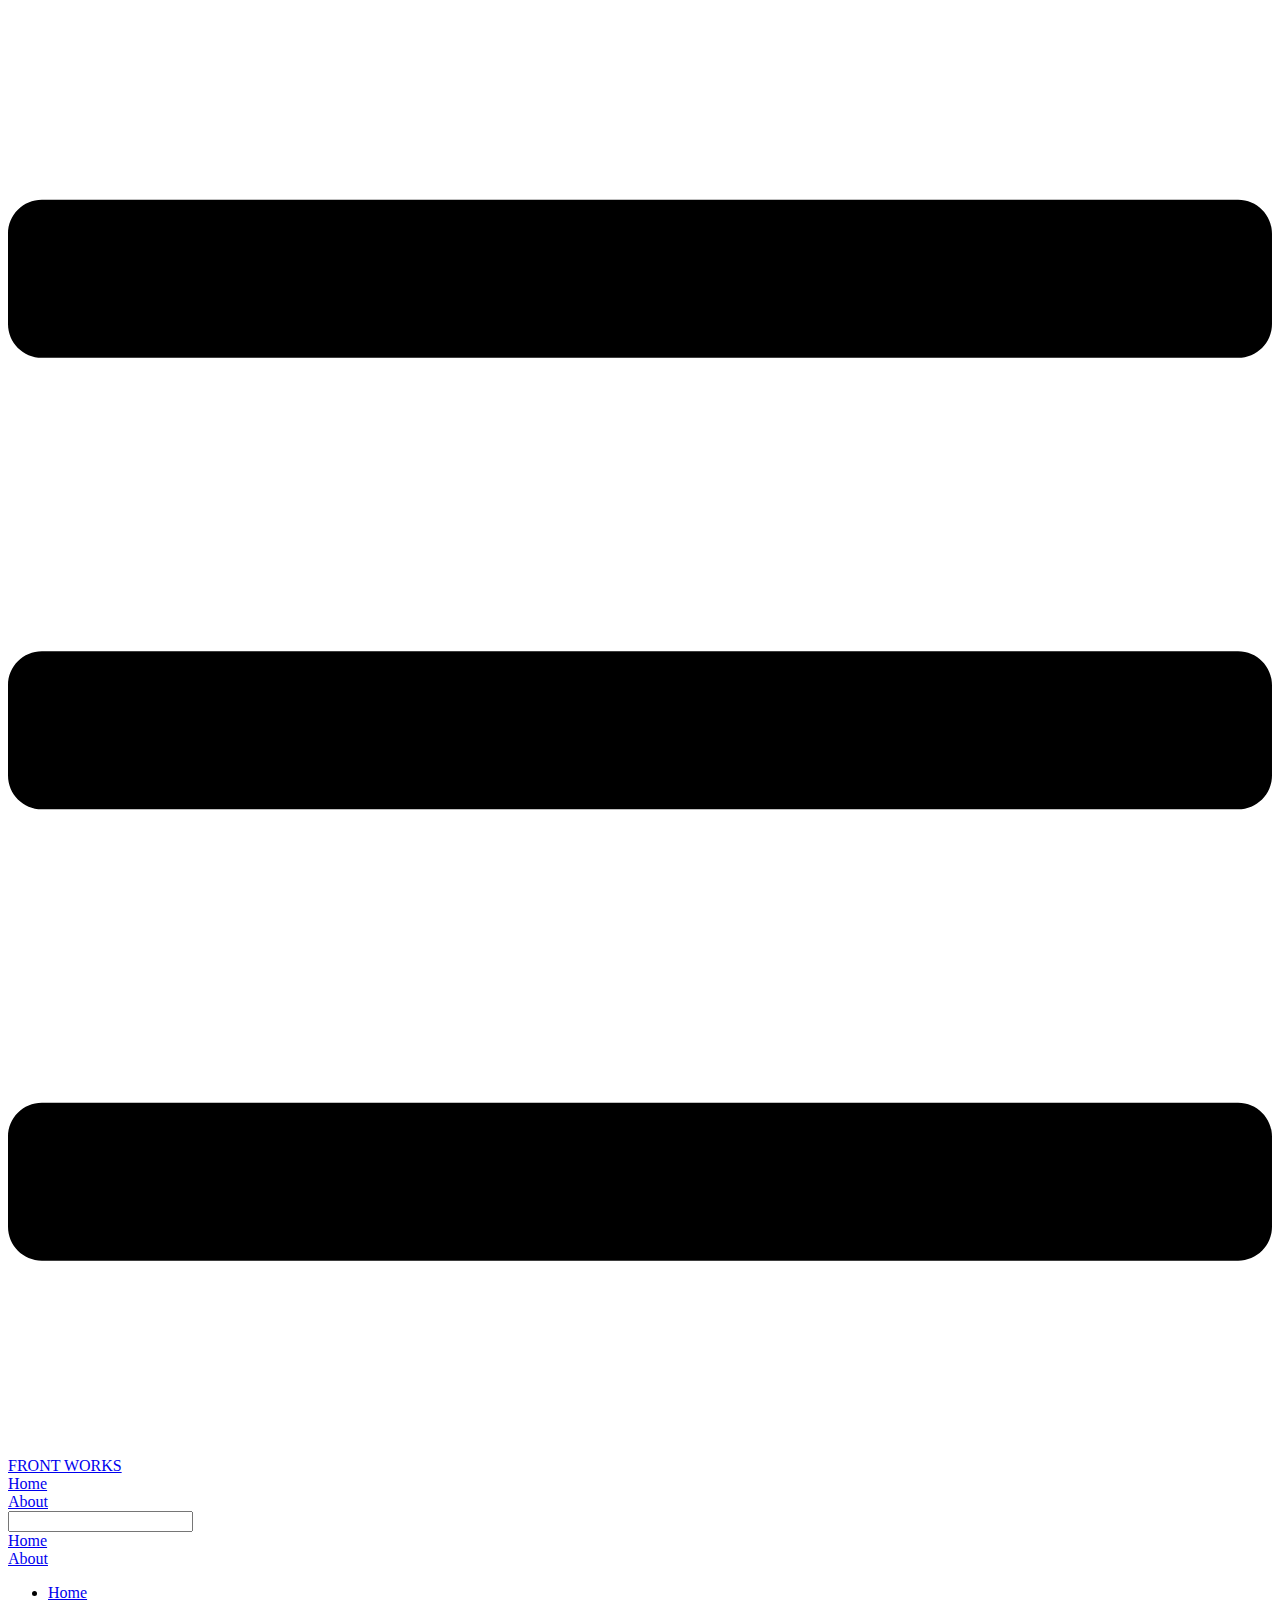
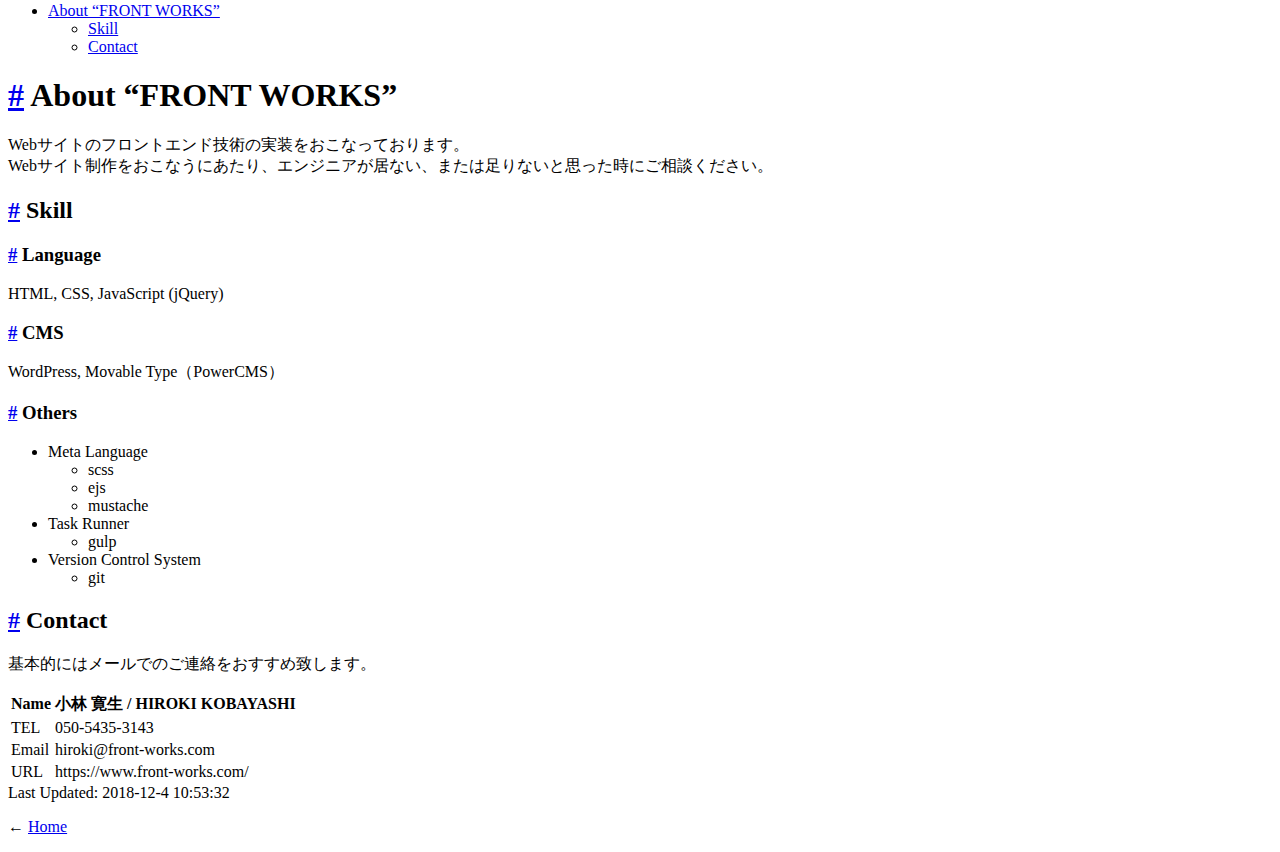
==== commit 09b31548: "更新" ====
--- a/about/index.html
+++ b/about/index.html
@@ -6,18 +6,20 @@
     <title>About “FRONT WORKS” | FRONT WORKS</title>
     <meta name="description" content="Webサイトのフロントエンド技術の実装をおこなっております。Webサイト制作をおこなうにあたり、エンジニアが居ない、または足りないと思った時にご相談ください。">
     <link rel="icon" type="image/x-icon" href="/favicon.ico">
-  <link rel="apple-touch-icon" size="180x180" href="/apple-touch-icon.png">
+  <link rel="apple-touch-icon" size="512x512" href="/apple-touch-icon.png">
+  <link rel="manifest" href="/manifest.json">
+  <meta name="theme-color" content="#181e27">
   <meta name="og:url" content="https://www.front-works.com/">
   <meta name="og:type" content="website">
   <meta name="og:title" content="FRONT WORKS">
   <meta name="og:description" content="Webサイトのフロントエンド技術の実装をおこなっております。Webサイト制作をおこなうにあたり、エンジニアが居ない、または足りないと思った時にご相談ください。">
   <meta name="og:image" content="/og.png">
     
-    <link rel="preload" href="/assets/css/0.styles.1c6cd06d.css" as="style"><link rel="preload" href="/assets/js/app.8262ace1.js" as="script"><link rel="preload" href="/assets/js/4.ea98da70.js" as="script"><link rel="prefetch" href="/assets/js/2.30eef2e3.js"><link rel="prefetch" href="/assets/js/3.3a1b0673.js"><link rel="prefetch" href="/assets/js/5.414709d0.js"><link rel="prefetch" href="/assets/js/6.59fbab51.js">
-    <link rel="stylesheet" href="/assets/css/0.styles.1c6cd06d.css">
+    <link rel="preload" href="/assets/css/0.styles.06d95e5c.css" as="style"><link rel="preload" href="/assets/js/app.d07e23cf.js" as="script"><link rel="preload" href="/assets/js/4.9eae7e59.js" as="script"><link rel="prefetch" href="/assets/js/2.8f0393c5.js"><link rel="prefetch" href="/assets/js/3.adce9846.js"><link rel="prefetch" href="/assets/js/5.f5e85a65.js">
+    <link rel="stylesheet" href="/assets/css/0.styles.06d95e5c.css">
   </head>
   <body>
-    <div id="app" data-server-rendered="true"><div class="theme-container"><header class="navbar"><div class="sidebar-button"><svg xmlns="http://www.w3.org/2000/svg" aria-hidden="true" role="img" viewBox="0 0 448 512" class="icon"><path fill="currentColor" d="M436 124H12c-6.627 0-12-5.373-12-12V80c0-6.627 5.373-12 12-12h424c6.627 0 12 5.373 12 12v32c0 6.627-5.373 12-12 12zm0 160H12c-6.627 0-12-5.373-12-12v-32c0-6.627 5.373-12 12-12h424c6.627 0 12 5.373 12 12v32c0 6.627-5.373 12-12 12zm0 160H12c-6.627 0-12-5.373-12-12v-32c0-6.627 5.373-12 12-12h424c6.627 0 12 5.373 12 12v32c0 6.627-5.373 12-12 12z"></path></svg></div> <a href="/" class="home-link router-link-active"><!----> <span class="site-name">FRONT WORKS</span></a> <div class="links" style="max-width:nullpx;"><nav class="nav-links can-hide"><div class="nav-item"><a href="/" class="nav-link">Home</a></div><div class="nav-item"><a href="/about/" class="nav-link router-link-exact-active router-link-active">About</a></div><div class="nav-item"><a href="/works/" class="nav-link">Works</a></div> <!----></nav> <div class="search-box"><input aria-label="Search" autocomplete="off" spellcheck="false" value=""> <!----></div></div></header> <div class="sidebar-mask"></div> <div class="sidebar"><nav class="nav-links"><div class="nav-item"><a href="/" class="nav-link">Home</a></div><div class="nav-item"><a href="/about/" class="nav-link router-link-exact-active router-link-active">About</a></div><div class="nav-item"><a href="/works/" class="nav-link">Works</a></div> <!----></nav>  <ul class="sidebar-links"><li><a href="/" class="sidebar-link">Home</a></li><li><a href="/about/" class="active sidebar-link">About “FRONT WORKS”</a><ul class="sidebar-sub-headers"><li class="sidebar-sub-header"><a href="/about/#skill" class="sidebar-link">Skill</a></li><li class="sidebar-sub-header"><a href="/about/#contact" class="sidebar-link">Contact</a></li></ul></li><li><a href="/works/" class="sidebar-link">Works</a><ul class="sidebar-sub-headers"><li class="sidebar-sub-header"><a href="/works/#株式会社スターバースト様" class="sidebar-link">株式会社スターバースト様</a></li></ul></li></ul> </div> <div class="page"> <div class="content"><h1 id="about-“front-works”"><a href="#about-“front-works”" aria-hidden="true" class="header-anchor">#</a> About “FRONT WORKS”</h1> <p>Webサイトのフロントエンド技術の実装をおこなっております。<br>
+    <div id="app" data-server-rendered="true"><div class="theme-container"><header class="navbar"><div class="sidebar-button"><svg xmlns="http://www.w3.org/2000/svg" aria-hidden="true" role="img" viewBox="0 0 448 512" class="icon"><path fill="currentColor" d="M436 124H12c-6.627 0-12-5.373-12-12V80c0-6.627 5.373-12 12-12h424c6.627 0 12 5.373 12 12v32c0 6.627-5.373 12-12 12zm0 160H12c-6.627 0-12-5.373-12-12v-32c0-6.627 5.373-12 12-12h424c6.627 0 12 5.373 12 12v32c0 6.627-5.373 12-12 12zm0 160H12c-6.627 0-12-5.373-12-12v-32c0-6.627 5.373-12 12-12h424c6.627 0 12 5.373 12 12v32c0 6.627-5.373 12-12 12z"></path></svg></div> <a href="/" class="home-link router-link-active"><!----> <span class="site-name">FRONT WORKS</span></a> <div class="links" style="max-width:nullpx;"><nav class="nav-links can-hide"><div class="nav-item"><a href="/" class="nav-link">Home</a></div><div class="nav-item"><a href="/about/" class="nav-link router-link-exact-active router-link-active">About</a></div> <!----></nav> <div class="search-box"><input aria-label="Search" autocomplete="off" spellcheck="false" value=""> <!----></div></div></header> <div class="sidebar-mask"></div> <div class="sidebar"><nav class="nav-links"><div class="nav-item"><a href="/" class="nav-link">Home</a></div><div class="nav-item"><a href="/about/" class="nav-link router-link-exact-active router-link-active">About</a></div> <!----></nav>  <ul class="sidebar-links"><li><a href="/" class="sidebar-link">Home</a></li><li><a href="/about/" class="active sidebar-link">About “FRONT WORKS”</a><ul class="sidebar-sub-headers"><li class="sidebar-sub-header"><a href="/about/#skill" class="sidebar-link">Skill</a></li><li class="sidebar-sub-header"><a href="/about/#contact" class="sidebar-link">Contact</a></li></ul></li></ul> </div> <div class="page"> <div class="content"><h1 id="about-“front-works”"><a href="#about-“front-works”" aria-hidden="true" class="header-anchor">#</a> About “FRONT WORKS”</h1> <p>Webサイトのフロントエンド技術の実装をおこなっております。<br>
 Webサイト制作をおこなうにあたり、エンジニアが居ない、または足りないと思った時にご相談ください。</p> <h2 id="skill"><a href="#skill" aria-hidden="true" class="header-anchor">#</a> Skill</h2> <h3 id="language"><a href="#language" aria-hidden="true" class="header-anchor">#</a> Language</h3> <p>HTML, CSS, JavaScript (jQuery)</p> <h3 id="cms"><a href="#cms" aria-hidden="true" class="header-anchor">#</a> CMS</h3> <p>WordPress, Movable Type（PowerCMS）</p> <h3 id="others"><a href="#others" aria-hidden="true" class="header-anchor">#</a> Others</h3> <ul><li>Meta Language
 <ul><li>scss</li> <li>ejs</li> <li>mustache</li></ul></li> <li>Task Runner
 <ul><li>gulp</li></ul></li> <li>Version Control System
@@ -25,11 +27,7 @@
         ←
         <a href="/" class="prev router-link-active">
           Home
-        </a></span> <span class="next"><a href="/works/">
-          Works
-        </a>
-        →
-      </span></p></div> </div> <!----></div></div>
-    <script src="/assets/js/4.ea98da70.js" defer></script><script src="/assets/js/app.8262ace1.js" defer></script>
+        </a></span> <!----></p></div> </div> <!----></div></div>
+    <script src="/assets/js/4.9eae7e59.js" defer></script><script src="/assets/js/app.d07e23cf.js" defer></script>
   </body>
 </html>
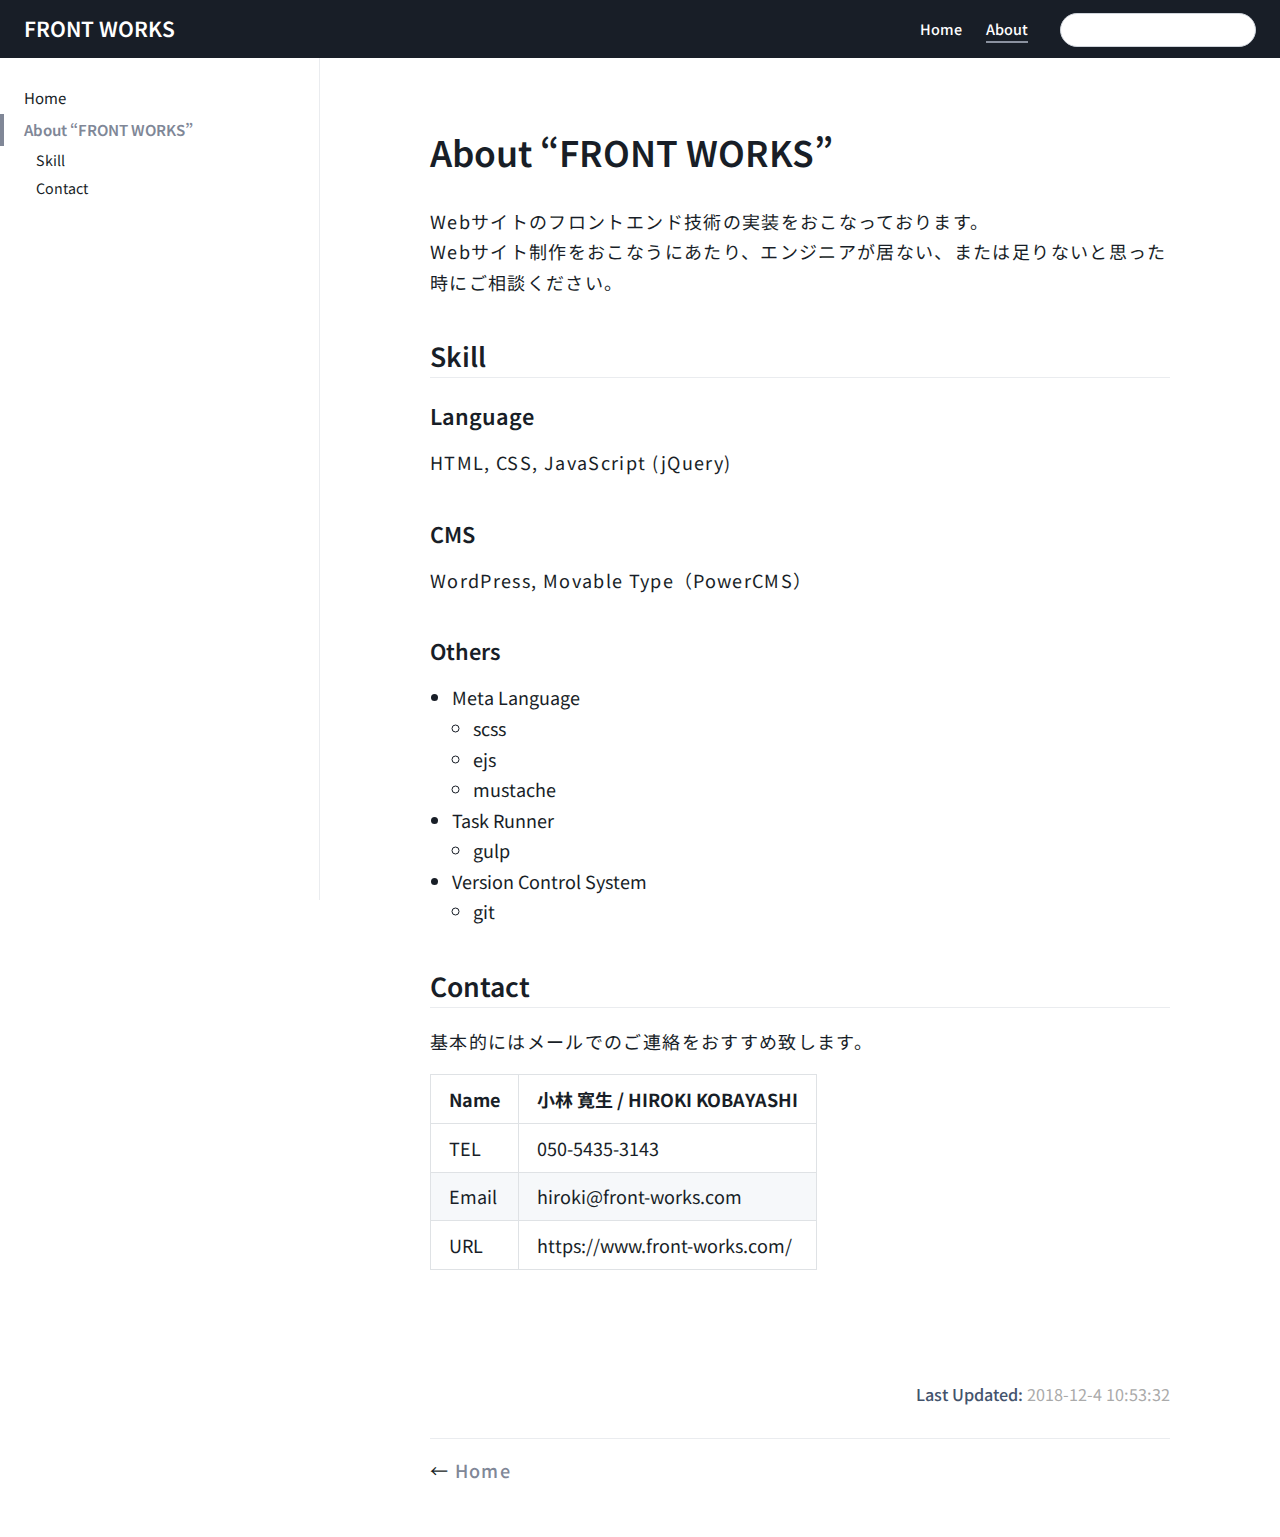
==== commit ee4b1d05: "更新" ====
--- a/about/index.html
+++ b/about/index.html
@@ -4,19 +4,19 @@
     <meta charset="utf-8">
     <meta name="viewport" content="width=device-width,initial-scale=1">
     <title>About “FRONT WORKS” | FRONT WORKS</title>
-    <meta name="description" content="Webサイトのフロントエンド技術の実装をおこなっております。Webサイト制作をおこなうにあたり、エンジニアが居ない、または足りないと思った時にご相談ください。">
+    <meta name="description" content="Webサイトのフロントエンド技術の実装をおこなっているフロントワークスです。Webサイト制作をおこなうにあたり、エンジニアが居ない、または足りないと思った時にご相談ください。">
     <link rel="icon" type="image/x-icon" href="/favicon.ico">
-  <link rel="apple-touch-icon" size="512x512" href="/apple-touch-icon.png">
+  <link rel="apple-touch-icon" size="180x180" href="/apple-touch-icon.png">
   <link rel="manifest" href="/manifest.json">
   <meta name="theme-color" content="#181e27">
   <meta name="og:url" content="https://www.front-works.com/">
   <meta name="og:type" content="website">
   <meta name="og:title" content="FRONT WORKS">
-  <meta name="og:description" content="Webサイトのフロントエンド技術の実装をおこなっております。Webサイト制作をおこなうにあたり、エンジニアが居ない、または足りないと思った時にご相談ください。">
+  <meta name="og:description" content="Webサイトのフロントエンド技術の実装をおこなっているフロントワークスです。Webサイト制作をおこなうにあたり、エンジニアが居ない、または足りないと思った時にご相談ください。">
   <meta name="og:image" content="/og.png">
     
-    <link rel="preload" href="/assets/css/0.styles.06d95e5c.css" as="style"><link rel="preload" href="/assets/js/app.d07e23cf.js" as="script"><link rel="preload" href="/assets/js/4.9eae7e59.js" as="script"><link rel="prefetch" href="/assets/js/2.8f0393c5.js"><link rel="prefetch" href="/assets/js/3.adce9846.js"><link rel="prefetch" href="/assets/js/5.f5e85a65.js">
-    <link rel="stylesheet" href="/assets/css/0.styles.06d95e5c.css">
+    <link rel="preload" href="/assets/css/0.styles.d1f2f31a.css" as="style"><link rel="preload" href="/assets/js/app.1055937e.js" as="script"><link rel="preload" href="/assets/js/4.9eae7e59.js" as="script"><link rel="prefetch" href="/assets/js/2.8f0393c5.js"><link rel="prefetch" href="/assets/js/3.adce9846.js"><link rel="prefetch" href="/assets/js/5.f5e85a65.js">
+    <link rel="stylesheet" href="/assets/css/0.styles.d1f2f31a.css">
   </head>
   <body>
     <div id="app" data-server-rendered="true"><div class="theme-container"><header class="navbar"><div class="sidebar-button"><svg xmlns="http://www.w3.org/2000/svg" aria-hidden="true" role="img" viewBox="0 0 448 512" class="icon"><path fill="currentColor" d="M436 124H12c-6.627 0-12-5.373-12-12V80c0-6.627 5.373-12 12-12h424c6.627 0 12 5.373 12 12v32c0 6.627-5.373 12-12 12zm0 160H12c-6.627 0-12-5.373-12-12v-32c0-6.627 5.373-12 12-12h424c6.627 0 12 5.373 12 12v32c0 6.627-5.373 12-12 12zm0 160H12c-6.627 0-12-5.373-12-12v-32c0-6.627 5.373-12 12-12h424c6.627 0 12 5.373 12 12v32c0 6.627-5.373 12-12 12z"></path></svg></div> <a href="/" class="home-link router-link-active"><!----> <span class="site-name">FRONT WORKS</span></a> <div class="links" style="max-width:nullpx;"><nav class="nav-links can-hide"><div class="nav-item"><a href="/" class="nav-link">Home</a></div><div class="nav-item"><a href="/about/" class="nav-link router-link-exact-active router-link-active">About</a></div> <!----></nav> <div class="search-box"><input aria-label="Search" autocomplete="off" spellcheck="false" value=""> <!----></div></div></header> <div class="sidebar-mask"></div> <div class="sidebar"><nav class="nav-links"><div class="nav-item"><a href="/" class="nav-link">Home</a></div><div class="nav-item"><a href="/about/" class="nav-link router-link-exact-active router-link-active">About</a></div> <!----></nav>  <ul class="sidebar-links"><li><a href="/" class="sidebar-link">Home</a></li><li><a href="/about/" class="active sidebar-link">About “FRONT WORKS”</a><ul class="sidebar-sub-headers"><li class="sidebar-sub-header"><a href="/about/#skill" class="sidebar-link">Skill</a></li><li class="sidebar-sub-header"><a href="/about/#contact" class="sidebar-link">Contact</a></li></ul></li></ul> </div> <div class="page"> <div class="content"><h1 id="about-“front-works”"><a href="#about-“front-works”" aria-hidden="true" class="header-anchor">#</a> About “FRONT WORKS”</h1> <p>Webサイトのフロントエンド技術の実装をおこなっております。<br>
@@ -28,6 +28,6 @@
         <a href="/" class="prev router-link-active">
           Home
         </a></span> <!----></p></div> </div> <!----></div></div>
-    <script src="/assets/js/4.9eae7e59.js" defer></script><script src="/assets/js/app.d07e23cf.js" defer></script>
+    <script src="/assets/js/4.9eae7e59.js" defer></script><script src="/assets/js/app.1055937e.js" defer></script>
   </body>
 </html>
--- a/assets/css/0.styles.d1f2f31a.css
+++ b/assets/css/0.styles.d1f2f31a.css
@@ -0,0 +1 @@
+@import url(https://fonts.googleapis.com/css?family=Noto+Sans+JP:400,500,700);.home{padding:3.6rem 2rem 0;max-width:960px;margin:0 auto}.home .hero{text-align:center}.home .hero img{max-height:280px;display:block;margin:3rem auto 1.5rem}.home .hero h1{font-size:3rem}.home .hero .action,.home .hero .description,.home .hero h1{margin:1.8rem auto}.home .hero .description{max-width:33rem;font-size:1.6rem;line-height:1.3;color:#5c7396}.home .hero .action-button{display:inline-block;font-size:1.2rem;color:#fff;background-color:#808797;padding:.8rem 1.6rem;border-radius:4px;transition:background-color .1s ease;box-sizing:border-box;border-bottom:1px solid #71798a}.home .hero .action-button:hover{background-color:#8d93a1}.home .schedule-box__paragraph__inner{display:block}.home .features{border-top:1px solid #eaecef;padding:1.2rem 0;margin-top:2.5rem;display:flex;flex-wrap:wrap;align-items:flex-start;align-content:stretch;justify-content:space-between}.home .feature{flex-grow:1;flex-basis:30%;max-width:30%}.home .feature h2{font-size:1.4rem;font-weight:500;border-bottom:none;padding-bottom:0;color:#293343}.home .feature p{color:#43536c}.home .footer{padding:2.5rem;border-top:1px solid #eaecef;text-align:center;color:#43536c}@media (max-width:719px){.home .features{flex-direction:column}.home .feature{max-width:100%;padding:0 2.5rem}}@media (max-width:419px){.home{padding-left:1.5rem;padding-right:1.5rem}.home .hero img{max-height:210px;margin:2rem auto 1.2rem}.home .hero h1{font-size:2rem}.home .hero .action,.home .hero .description,.home .hero h1{margin:1.2rem auto}.home .hero .description{font-size:1.2rem}.home .hero .action-button{font-size:1rem;padding:.6rem 1.2rem}.home .feature h2{font-size:1.25rem}}.badge[data-v-099ab69c]{display:inline-block;font-size:14px;height:18px;line-height:18px;border-radius:3px;padding:0 6px;color:#fff;margin-right:5px;background-color:#42b983}.badge.middle[data-v-099ab69c]{vertical-align:middle}.badge.top[data-v-099ab69c]{vertical-align:top}.badge.green[data-v-099ab69c],.badge.tip[data-v-099ab69c]{background-color:#42b983}.badge.error[data-v-099ab69c]{background-color:#da5961}.badge.warn[data-v-099ab69c],.badge.warning[data-v-099ab69c],.badge.yellow[data-v-099ab69c]{background-color:#e7c000}.search-box{display:inline-block;position:relative;margin-left:2rem}.search-box input{cursor:text;width:10rem;color:#43536c;display:inline-block;border:1px solid #cfd4db;border-radius:2rem;font-size:.9rem;line-height:2rem;padding:0 .1rem 0 2rem;outline:none;transition:all .2s ease;background:#fff url(/assets/img/search.83621669.svg) .6rem .5rem no-repeat;background-size:1rem}.search-box input:focus{cursor:auto;border-color:#808797}.search-box .suggestions{background:#fff;width:20rem;position:absolute;top:1.5rem;border:1px solid #cfd4db;border-radius:6px;padding:.4rem;list-style-type:none}.search-box .suggestions.align-right{right:0}.search-box .suggestion{line-height:1.4;padding:.4rem .6rem;border-radius:4px;cursor:pointer}.search-box .suggestion a{white-space:normal;color:#546988}.search-box .suggestion a .page-title{font-weight:600}.search-box .suggestion a .header{font-size:.9em;margin-left:.25em}.search-box .suggestion.focused{background-color:#f3f4f5}.search-box .suggestion.focused a{color:#808797}@media (max-width:959px){.search-box input{cursor:pointer;width:0;border-color:transparent;position:relative}.search-box input:focus{cursor:text;left:0;width:10rem}}@media (max-width:959px) and (min-width:719px){.search-box .suggestions{left:0}}@media (max-width:719px){.search-box{margin-right:0}.search-box input{left:1rem}.search-box .suggestions{right:0}}@media (max-width:419px){.search-box .suggestions{width:calc(100vw - 4rem)}.search-box input:focus{width:8rem}}.dropdown-enter,.dropdown-leave-to{height:0!important}.dropdown-wrapper{cursor:pointer}.dropdown-wrapper .dropdown-title{display:block}.dropdown-wrapper .dropdown-title:hover{border-color:transparent}.dropdown-wrapper .dropdown-title .arrow{vertical-align:middle;margin-top:-1px;margin-left:.4rem}.dropdown-wrapper .nav-dropdown .dropdown-item{color:inherit;line-height:1.7rem}.dropdown-wrapper .nav-dropdown .dropdown-item h4{margin:.45rem 0 0;border-top:1px solid #eee;padding:.45rem 1.5rem 0 1.25rem}.dropdown-wrapper .nav-dropdown .dropdown-item .dropdown-subitem-wrapper{padding:0;list-style:none}.dropdown-wrapper .nav-dropdown .dropdown-item .dropdown-subitem-wrapper .dropdown-subitem{font-size:.9em}.dropdown-wrapper .nav-dropdown .dropdown-item a{display:block;line-height:1.7rem;position:relative;border-bottom:none;font-weight:400;margin-bottom:0;padding:0 1.5rem 0 1.25rem}.dropdown-wrapper .nav-dropdown .dropdown-item a.router-link-active,.dropdown-wrapper .nav-dropdown .dropdown-item a:hover{color:#808797}.dropdown-wrapper .nav-dropdown .dropdown-item a.router-link-active:after{content:"";width:0;height:0;border-left:5px solid #808797;border-top:3px solid transparent;border-bottom:3px solid transparent;position:absolute;top:calc(50% - 2px);left:9px}.dropdown-wrapper .nav-dropdown .dropdown-item:first-child h4{margin-top:0;padding-top:0;border-top:0}@media (max-width:719px){.dropdown-wrapper.open .dropdown-title{margin-bottom:.5rem}.dropdown-wrapper .nav-dropdown{transition:height .1s ease-out;overflow:hidden}.dropdown-wrapper .nav-dropdown .dropdown-item h4{border-top:0;margin-top:0;padding-top:0}.dropdown-wrapper .nav-dropdown .dropdown-item>a,.dropdown-wrapper .nav-dropdown .dropdown-item h4{font-size:15px;line-height:2rem}.dropdown-wrapper .nav-dropdown .dropdown-item .dropdown-subitem{font-size:14px;padding-left:1rem}}@media (min-width:719px){.dropdown-wrapper{height:1.8rem}.dropdown-wrapper:hover .nav-dropdown{display:block!important}.dropdown-wrapper .dropdown-title .arrow{border-left:4px solid transparent;border-right:4px solid transparent;border-top:6px solid #ccc;border-bottom:0}.dropdown-wrapper .nav-dropdown{display:none;height:auto!important;box-sizing:border-box;max-height:calc(100vh - 2.7rem);overflow-y:auto;position:absolute;top:100%;right:0;background-color:#fff;padding:.6rem 0;border:1px solid #ddd;border-bottom-color:#ccc;text-align:left;border-radius:.25rem;white-space:nowrap;margin:0}}.nav-links{display:inline-block}.nav-links a{line-height:1.4rem;color:inherit}.nav-links a.router-link-active,.nav-links a:hover{color:#808797}.nav-links .nav-item{position:relative;display:inline-block;margin-left:1.5rem;line-height:2rem}.nav-links .nav-item:first-child{margin-left:0}.nav-links .repo-link{margin-left:1.5rem}@media (max-width:719px){.nav-links .nav-item,.nav-links .repo-link{margin-left:0}}@media (min-width:719px){.nav-links a.router-link-active,.nav-links a:hover{color:#fff}.nav-item>a:not(.external).router-link-active,.nav-item>a:not(.external):hover{margin-bottom:-2px;border-bottom:2px solid #8a919f}}.navbar{padding:.7rem 1.5rem;line-height:2.2rem;position:relative}.navbar a,.navbar img,.navbar span{display:inline-block}.navbar .logo{height:2.2rem;min-width:2.2rem;margin-right:.8rem;vertical-align:top}.navbar .site-name{font-size:1.3rem;font-weight:600;color:#fff;position:relative}.navbar .links{padding-left:1.5rem;box-sizing:border-box;background-color:#181e27;white-space:nowrap;font-size:.9rem;position:absolute;right:1.5rem;top:.7rem;display:flex}.navbar .links .search-box{flex:0 0 auto;vertical-align:top}.navbar .links .nav-links{color:#fff;flex:1}@media (max-width:719px){.navbar{padding-left:4rem}.navbar .can-hide{display:none}.navbar .links{padding-left:1.5rem}}.page-edit,.page-nav{max-width:740px;margin:0 auto;padding:5rem 2.5rem}@media (max-width:959px){.page-edit,.page-nav{padding:2rem}}@media (max-width:419px){.page-edit,.page-nav{padding:1.5rem}}.page{padding-bottom:2rem}.page-edit{padding-top:1rem;padding-bottom:1rem;overflow:auto}.page-edit .edit-link{display:inline-block}.page-edit .edit-link a{color:#43536c;margin-right:.25rem}.page-edit .last-updated{float:right;font-size:.9em}.page-edit .last-updated .prefix{font-weight:500;color:#43536c}.page-edit .last-updated .time{font-weight:400;color:#aaa}.page-nav{padding-top:1rem;padding-bottom:0}.page-nav .inner{min-height:2rem;margin-top:0;border-top:1px solid #eaecef;padding-top:1rem;overflow:auto}.page-nav .next{float:right}@media (max-width:719px){.page-edit .edit-link{margin-bottom:.5rem}.page-edit .last-updated{font-size:.8em;float:none;text-align:left}}.sidebar .sidebar-sub-headers{padding-left:1rem;font-size:.95em}a.sidebar-link{font-weight:400;display:inline-block;color:#181e27;border-left:.25rem solid transparent;padding:.35rem 1rem .35rem 1.25rem;line-height:1.4;width:100%;box-sizing:border-box}a.sidebar-link:hover{color:#808797}a.sidebar-link.active{font-weight:600;color:#808797;border-left-color:#808797}.sidebar-group a.sidebar-link{padding-left:2rem}.sidebar-sub-headers a.sidebar-link{padding-top:.25rem;padding-bottom:.25rem;border-left:none}.sidebar-sub-headers a.sidebar-link.active{font-weight:500}.sidebar-button{display:none;width:1.25rem;height:1.25rem;position:absolute;padding:.6rem;top:.6rem;left:1rem;color:#fff}.sidebar-button .icon{display:block;width:1.25rem;height:1.25rem}@media (max-width:719px){.sidebar-button{display:block}}.sidebar ul{padding:0;margin:0;list-style-type:none}.sidebar a{display:inline-block}.sidebar .nav-links{display:none;border-bottom:1px solid #eaecef;padding:.5rem 0 .75rem 0}.sidebar .nav-links a{font-weight:600}.sidebar .nav-links .nav-item,.sidebar .nav-links .repo-link{display:block;line-height:1.25rem;font-size:1.1em;padding:.5rem 0 .5rem 1.5rem}.sidebar .sidebar-links{padding:1.5rem 0}@media (max-width:719px){.sidebar .nav-links{display:block}.sidebar .nav-links .dropdown-wrapper .nav-dropdown .dropdown-item a.router-link-active:after{top:calc(1rem - 2px)}.sidebar .sidebar-links{padding:1rem 0}}.sw-update-popup{position:fixed;right:1em;bottom:1em;padding:1em;border:1px solid #808797;border-radius:3px;background:#fff;box-shadow:0 4px 16px rgba(0,0,0,.5);text-align:center}.sw-update-popup button{margin-top:.5em;padding:.25em 2em}.sw-update-popup-enter-active,.sw-update-popup-leave-active{transition:opacity .3s,transform .3s}.sw-update-popup-enter,.sw-update-popup-leave-to{opacity:0;transform:translateY(50%) scale(.5)}code[class*=language-],pre[class*=language-]{color:#ccc;background:none;font-family:Consolas,Monaco,Andale Mono,Ubuntu Mono,monospace;text-align:left;white-space:pre;word-spacing:normal;word-break:normal;word-wrap:normal;line-height:1.5;tab-size:4;hyphens:none}pre[class*=language-]{padding:1em;margin:.5em 0;overflow:auto}:not(pre)>code[class*=language-],pre[class*=language-]{background:#2d2d2d}:not(pre)>code[class*=language-]{padding:.1em;border-radius:.3em;white-space:normal}.token.block-comment,.token.cdata,.token.comment,.token.doctype,.token.prolog{color:#999}.token.punctuation{color:#ccc}.token.attr-name,.token.deleted,.token.namespace,.token.tag{color:#e2777a}.token.function-name{color:#6196cc}.token.boolean,.token.function,.token.number{color:#f08d49}.token.class-name,.token.constant,.token.property,.token.symbol{color:#f8c555}.token.atrule,.token.builtin,.token.important,.token.keyword,.token.selector{color:#cc99cd}.token.attr-value,.token.char,.token.regex,.token.string,.token.variable{color:#7ec699}.token.entity,.token.operator,.token.url{color:#67cdcc}.token.bold,.token.important{font-weight:700}.token.italic{font-style:italic}.token.entity{cursor:help}.token.inserted{color:green}#nprogress{pointer-events:none}#nprogress .bar{background:#808797;position:fixed;z-index:1031;top:0;left:0;width:100%;height:2px}#nprogress .peg{display:block;position:absolute;right:0;width:100px;height:100%;box-shadow:0 0 10px #808797,0 0 5px #808797;opacity:1;transform:rotate(3deg) translateY(-4px)}#nprogress .spinner{display:block;position:fixed;z-index:1031;top:15px;right:15px}#nprogress .spinner-icon{width:18px;height:18px;box-sizing:border-box;border:2px solid transparent;border-top-color:#808797;border-left-color:#808797;border-radius:50%;animation:nprogress-spinner .4s linear infinite}.nprogress-custom-parent{overflow:hidden;position:relative}.nprogress-custom-parent #nprogress .bar,.nprogress-custom-parent #nprogress .spinner{position:absolute}@keyframes nprogress-spinner{0%{transform:rotate(0deg)}to{transform:rotate(1turn)}}.content code{color:#3a495e;padding:.25rem .5rem;margin:0;font-size:.85em;background-color:rgba(27,31,35,.05);border-radius:3px}.content pre,.content pre[class*=language-]{line-height:1.4;padding:1.25rem 1.5rem;margin:.85rem 0;background-color:#282c34;border-radius:6px;overflow:auto}.content pre[class*=language-] code,.content pre code{color:#fff;padding:0;background-color:transparent;border-radius:0}div[class*=language-]{position:relative;background-color:#282c34;border-radius:6px}div[class*=language-] .highlight-lines{user-select:none;padding-top:1.3rem;position:absolute;top:0;left:0;width:100%;line-height:1.4}div[class*=language-] .highlight-lines .highlighted{background-color:rgba(0,0,0,.66)}div[class*=language-] pre,div[class*=language-] pre[class*=language-]{background:transparent;position:relative;z-index:1}div[class*=language-]:before{position:absolute;z-index:3;top:.8em;right:1em;font-size:.75rem;color:hsla(0,0%,100%,.4)}div[class*=language-]:not(.line-numbers-mode) .line-numbers-wrapper{display:none}div[class*=language-].line-numbers-mode .highlight-lines .highlighted{position:relative}div[class*=language-].line-numbers-mode .highlight-lines .highlighted:before{content:" ";position:absolute;z-index:3;left:0;top:0;display:block;width:3.5rem;height:100%;background-color:rgba(0,0,0,.66)}div[class*=language-].line-numbers-mode pre{padding-left:4.5rem;vertical-align:middle}div[class*=language-].line-numbers-mode .line-numbers-wrapper{position:absolute;top:0;width:3.5rem;text-align:center;color:hsla(0,0%,100%,.3);padding:1.25rem 0;line-height:1.4}div[class*=language-].line-numbers-mode .line-numbers-wrapper br{user-select:none}div[class*=language-].line-numbers-mode .line-numbers-wrapper .line-number{position:relative;z-index:4;user-select:none;font-size:.85em}div[class*=language-].line-numbers-mode:after{content:"";position:absolute;z-index:2;top:0;left:0;width:3.5rem;height:100%;border-radius:6px 0 0 6px;border-right:1px solid rgba(0,0,0,.66);background-color:#282c34}div[class~=language-js]:before{content:"js"}div[class~=language-ts]:before{content:"ts"}div[class~=language-html]:before{content:"html"}div[class~=language-md]:before{content:"md"}div[class~=language-vue]:before{content:"vue"}div[class~=language-css]:before{content:"css"}div[class~=language-sass]:before{content:"sass"}div[class~=language-scss]:before{content:"scss"}div[class~=language-less]:before{content:"less"}div[class~=language-stylus]:before{content:"stylus"}div[class~=language-go]:before{content:"go"}div[class~=language-java]:before{content:"java"}div[class~=language-c]:before{content:"c"}div[class~=language-sh]:before{content:"sh"}div[class~=language-yaml]:before{content:"yaml"}div[class~=language-py]:before{content:"py"}div[class~=language-javascript]:before{content:"js"}div[class~=language-typescript]:before{content:"ts"}div[class~=language-markup]:before{content:"html"}div[class~=language-markdown]:before{content:"md"}div[class~=language-json]:before{content:"json"}div[class~=language-ruby]:before{content:"rb"}div[class~=language-python]:before{content:"py"}div[class~=language-bash]:before{content:"sh"}.custom-block .custom-block-title{font-weight:600;margin-bottom:-.4rem}.custom-block.danger,.custom-block.tip,.custom-block.warning{padding:.1rem 1.5rem;border-left-width:.5rem;border-left-style:solid;margin:1rem 0}.custom-block.tip{background-color:#f3f5f7;border-color:#42b983}.custom-block.warning{background-color:rgba(255,229,100,.3);border-color:#e7c000;color:#6b5900}.custom-block.warning .custom-block-title{color:#b29400}.custom-block.warning a{color:#181e27}.custom-block.danger{background-color:#ffe6e6;border-color:#c00;color:#4d0000}.custom-block.danger .custom-block-title{color:#900}.custom-block.danger a{color:#181e27}.arrow{display:inline-block;width:0;height:0}.arrow.up{border-bottom:6px solid #ccc}.arrow.down,.arrow.up{border-left:4px solid transparent;border-right:4px solid transparent}.arrow.down{border-top:6px solid #ccc}.arrow.right{border-left:6px solid #ccc}.arrow.left,.arrow.right{border-top:4px solid transparent;border-bottom:4px solid transparent}.arrow.left{border-right:6px solid #ccc}.content:not(.custom){max-width:740px;margin:0 auto;padding:5rem 2.5rem}@media (max-width:959px){.content:not(.custom){padding:2rem}}@media (max-width:419px){.content:not(.custom){padding:1.5rem}}.table-of-contents .badge{vertical-align:middle}body,html{padding:0;margin:0}body{font-family:Noto Sans JP,-apple-system,BlinkMacSystemFont,Segoe UI,Roboto,Oxygen,Ubuntu,Cantarell,Fira Sans,Droid Sans,Helvetica Neue,sans-serif;-webkit-font-smoothing:antialiased;-moz-osx-font-smoothing:grayscale;font-size:18px;color:#181e27}.page{padding-left:20rem}.navbar{z-index:20;right:0;height:3.6rem;background-color:#181e27;box-sizing:border-box}.navbar,.sidebar-mask{position:fixed;top:0;left:0}.sidebar-mask{z-index:9;width:100vw;height:100vh;display:none}.sidebar{font-size:15px;background-color:#fff;width:20rem;position:fixed;z-index:10;margin:0;top:3.6rem;left:0;bottom:0;box-sizing:border-box;border-right:1px solid #eaecef;overflow-y:auto}.content:not(.custom)>:first-child{margin-top:3.6rem}.content:not(.custom) a:hover{text-decoration:underline}.content:not(.custom) p.demo{padding:1rem 1.5rem;border:1px solid #ddd;border-radius:4px}.content:not(.custom) img{max-width:100%}.content.custom{padding:0;margin:0}.content.custom img{max-width:100%}a{font-weight:500;color:#808797;text-decoration:none}p{letter-spacing:.075em}p a code{font-weight:400;color:#808797}kbd{background:#eee;border:.15rem solid #ddd;border-bottom:.25rem solid #ddd;border-radius:.15rem;padding:0 .15em}blockquote{font-size:1.2rem;color:#999;border-left:.25rem solid #dfe2e5;margin-left:0;padding-left:1rem}ol,ul{padding-left:1.2em}strong{font-weight:600}h1,h2,h3,h4,h5,h6{font-weight:600;line-height:1.25}.content:not(.custom)>h1,.content:not(.custom)>h2,.content:not(.custom)>h3,.content:not(.custom)>h4,.content:not(.custom)>h5,.content:not(.custom)>h6{margin-top:-3.1rem;padding-top:4.6rem;margin-bottom:0}.content:not(.custom)>h1:first-child,.content:not(.custom)>h2:first-child,.content:not(.custom)>h3:first-child,.content:not(.custom)>h4:first-child,.content:not(.custom)>h5:first-child,.content:not(.custom)>h6:first-child{margin-top:-1.5rem;margin-bottom:1rem}.content:not(.custom)>h1:first-child+.custom-block,.content:not(.custom)>h1:first-child+p,.content:not(.custom)>h1:first-child+pre,.content:not(.custom)>h2:first-child+.custom-block,.content:not(.custom)>h2:first-child+p,.content:not(.custom)>h2:first-child+pre,.content:not(.custom)>h3:first-child+.custom-block,.content:not(.custom)>h3:first-child+p,.content:not(.custom)>h3:first-child+pre,.content:not(.custom)>h4:first-child+.custom-block,.content:not(.custom)>h4:first-child+p,.content:not(.custom)>h4:first-child+pre,.content:not(.custom)>h5:first-child+.custom-block,.content:not(.custom)>h5:first-child+p,.content:not(.custom)>h5:first-child+pre,.content:not(.custom)>h6:first-child+.custom-block,.content:not(.custom)>h6:first-child+p,.content:not(.custom)>h6:first-child+pre{margin-top:2rem}h1:hover .header-anchor,h2:hover .header-anchor,h3:hover .header-anchor,h4:hover .header-anchor,h5:hover .header-anchor,h6:hover .header-anchor{opacity:1}h1{font-size:2.2rem}h2{font-size:1.65rem;padding-bottom:.3rem;border-bottom:1px solid #eaecef}h3{font-size:1.35rem}a.header-anchor{font-size:.85em;float:left;margin-left:-.87em;padding-right:.23em;margin-top:.125em;opacity:0}a.header-anchor:hover{text-decoration:none}.line-number,code,kbd{font-family:source-code-pro,Menlo,Monaco,Consolas,Courier New,monospace}ol,p,ul{line-height:1.7}hr{border:0;border-top:1px solid #eaecef}table{border-collapse:collapse;margin:1rem 0;display:block;overflow-x:auto}tr{border-top:1px solid #dfe2e5}tr:nth-child(2n){background-color:#f6f8fa}td,th{border:1px solid #dfe2e5;padding:.6em 1em}.custom-layout{padding-top:3.6rem}.theme-container.sidebar-open .sidebar-mask{display:block}.theme-container.no-navbar .content:not(.custom)>h1,.theme-container.no-navbar h2,.theme-container.no-navbar h3,.theme-container.no-navbar h4,.theme-container.no-navbar h5,.theme-container.no-navbar h6{margin-top:1.5rem;padding-top:0}.theme-container.no-navbar .sidebar{top:0}.theme-container.no-navbar .custom-layout{padding-top:0}@media (min-width:720px){.theme-container.no-sidebar .sidebar{display:none}.theme-container.no-sidebar .page{padding-left:0}}@media (max-width:959px){.sidebar{font-size:15px;width:16.4rem}.page{padding-left:16.4rem}}@media (max-width:719px){.sidebar{top:0;padding-top:3.6rem;transform:translateX(-100%);transition:transform .2s ease}.page{padding-left:0}.theme-container.sidebar-open .sidebar{transform:translateX(0)}.theme-container.no-navbar .sidebar{padding-top:0}}@media (max-width:419px){h1{font-size:1.9rem}.content div[class*=language-]{margin:.85rem -1.5rem;border-radius:0}}.icon.outbound{color:#aaa;display:inline-block}.sidebar-group:not(.first){margin-top:1em}.sidebar-group .sidebar-group{padding-left:.5em}.sidebar-group:not(.collapsable) .sidebar-heading{cursor:auto;color:inherit}.sidebar-heading{color:#999;transition:color .15s ease;cursor:pointer;font-size:1.1em;font-weight:700;padding:0 1.5rem;margin-top:0;margin-bottom:.5rem}.sidebar-heading.open,.sidebar-heading:hover{color:inherit}.sidebar-heading .arrow{position:relative;top:-.12em;left:.5em}.sidebar-heading:.open .arrow{top:-.18em}.sidebar-group-items{transition:height .1s ease-out;overflow:hidden}--- a/assets/css/0.styles.d1f2f31a.css
+++ b/assets/css/0.styles.d1f2f31a.css
@@ -0,0 +1 @@
+@import url(https://fonts.googleapis.com/css?family=Noto+Sans+JP:400,500,700);.home{padding:3.6rem 2rem 0;max-width:960px;margin:0 auto}.home .hero{text-align:center}.home .hero img{max-height:280px;display:block;margin:3rem auto 1.5rem}.home .hero h1{font-size:3rem}.home .hero .action,.home .hero .description,.home .hero h1{margin:1.8rem auto}.home .hero .description{max-width:33rem;font-size:1.6rem;line-height:1.3;color:#5c7396}.home .hero .action-button{display:inline-block;font-size:1.2rem;color:#fff;background-color:#808797;padding:.8rem 1.6rem;border-radius:4px;transition:background-color .1s ease;box-sizing:border-box;border-bottom:1px solid #71798a}.home .hero .action-button:hover{background-color:#8d93a1}.home .schedule-box__paragraph__inner{display:block}.home .features{border-top:1px solid #eaecef;padding:1.2rem 0;margin-top:2.5rem;display:flex;flex-wrap:wrap;align-items:flex-start;align-content:stretch;justify-content:space-between}.home .feature{flex-grow:1;flex-basis:30%;max-width:30%}.home .feature h2{font-size:1.4rem;font-weight:500;border-bottom:none;padding-bottom:0;color:#293343}.home .feature p{color:#43536c}.home .footer{padding:2.5rem;border-top:1px solid #eaecef;text-align:center;color:#43536c}@media (max-width:719px){.home .features{flex-direction:column}.home .feature{max-width:100%;padding:0 2.5rem}}@media (max-width:419px){.home{padding-left:1.5rem;padding-right:1.5rem}.home .hero img{max-height:210px;margin:2rem auto 1.2rem}.home .hero h1{font-size:2rem}.home .hero .action,.home .hero .description,.home .hero h1{margin:1.2rem auto}.home .hero .description{font-size:1.2rem}.home .hero .action-button{font-size:1rem;padding:.6rem 1.2rem}.home .feature h2{font-size:1.25rem}}.badge[data-v-099ab69c]{display:inline-block;font-size:14px;height:18px;line-height:18px;border-radius:3px;padding:0 6px;color:#fff;margin-right:5px;background-color:#42b983}.badge.middle[data-v-099ab69c]{vertical-align:middle}.badge.top[data-v-099ab69c]{vertical-align:top}.badge.green[data-v-099ab69c],.badge.tip[data-v-099ab69c]{background-color:#42b983}.badge.error[data-v-099ab69c]{background-color:#da5961}.badge.warn[data-v-099ab69c],.badge.warning[data-v-099ab69c],.badge.yellow[data-v-099ab69c]{background-color:#e7c000}.search-box{display:inline-block;position:relative;margin-left:2rem}.search-box input{cursor:text;width:10rem;color:#43536c;display:inline-block;border:1px solid #cfd4db;border-radius:2rem;font-size:.9rem;line-height:2rem;padding:0 .1rem 0 2rem;outline:none;transition:all .2s ease;background:#fff url(/assets/img/search.83621669.svg) .6rem .5rem no-repeat;background-size:1rem}.search-box input:focus{cursor:auto;border-color:#808797}.search-box .suggestions{background:#fff;width:20rem;position:absolute;top:1.5rem;border:1px solid #cfd4db;border-radius:6px;padding:.4rem;list-style-type:none}.search-box .suggestions.align-right{right:0}.search-box .suggestion{line-height:1.4;padding:.4rem .6rem;border-radius:4px;cursor:pointer}.search-box .suggestion a{white-space:normal;color:#546988}.search-box .suggestion a .page-title{font-weight:600}.search-box .suggestion a .header{font-size:.9em;margin-left:.25em}.search-box .suggestion.focused{background-color:#f3f4f5}.search-box .suggestion.focused a{color:#808797}@media (max-width:959px){.search-box input{cursor:pointer;width:0;border-color:transparent;position:relative}.search-box input:focus{cursor:text;left:0;width:10rem}}@media (max-width:959px) and (min-width:719px){.search-box .suggestions{left:0}}@media (max-width:719px){.search-box{margin-right:0}.search-box input{left:1rem}.search-box .suggestions{right:0}}@media (max-width:419px){.search-box .suggestions{width:calc(100vw - 4rem)}.search-box input:focus{width:8rem}}.dropdown-enter,.dropdown-leave-to{height:0!important}.dropdown-wrapper{cursor:pointer}.dropdown-wrapper .dropdown-title{display:block}.dropdown-wrapper .dropdown-title:hover{border-color:transparent}.dropdown-wrapper .dropdown-title .arrow{vertical-align:middle;margin-top:-1px;margin-left:.4rem}.dropdown-wrapper .nav-dropdown .dropdown-item{color:inherit;line-height:1.7rem}.dropdown-wrapper .nav-dropdown .dropdown-item h4{margin:.45rem 0 0;border-top:1px solid #eee;padding:.45rem 1.5rem 0 1.25rem}.dropdown-wrapper .nav-dropdown .dropdown-item .dropdown-subitem-wrapper{padding:0;list-style:none}.dropdown-wrapper .nav-dropdown .dropdown-item .dropdown-subitem-wrapper .dropdown-subitem{font-size:.9em}.dropdown-wrapper .nav-dropdown .dropdown-item a{display:block;line-height:1.7rem;position:relative;border-bottom:none;font-weight:400;margin-bottom:0;padding:0 1.5rem 0 1.25rem}.dropdown-wrapper .nav-dropdown .dropdown-item a.router-link-active,.dropdown-wrapper .nav-dropdown .dropdown-item a:hover{color:#808797}.dropdown-wrapper .nav-dropdown .dropdown-item a.router-link-active:after{content:"";width:0;height:0;border-left:5px solid #808797;border-top:3px solid transparent;border-bottom:3px solid transparent;position:absolute;top:calc(50% - 2px);left:9px}.dropdown-wrapper .nav-dropdown .dropdown-item:first-child h4{margin-top:0;padding-top:0;border-top:0}@media (max-width:719px){.dropdown-wrapper.open .dropdown-title{margin-bottom:.5rem}.dropdown-wrapper .nav-dropdown{transition:height .1s ease-out;overflow:hidden}.dropdown-wrapper .nav-dropdown .dropdown-item h4{border-top:0;margin-top:0;padding-top:0}.dropdown-wrapper .nav-dropdown .dropdown-item>a,.dropdown-wrapper .nav-dropdown .dropdown-item h4{font-size:15px;line-height:2rem}.dropdown-wrapper .nav-dropdown .dropdown-item .dropdown-subitem{font-size:14px;padding-left:1rem}}@media (min-width:719px){.dropdown-wrapper{height:1.8rem}.dropdown-wrapper:hover .nav-dropdown{display:block!important}.dropdown-wrapper .dropdown-title .arrow{border-left:4px solid transparent;border-right:4px solid transparent;border-top:6px solid #ccc;border-bottom:0}.dropdown-wrapper .nav-dropdown{display:none;height:auto!important;box-sizing:border-box;max-height:calc(100vh - 2.7rem);overflow-y:auto;position:absolute;top:100%;right:0;background-color:#fff;padding:.6rem 0;border:1px solid #ddd;border-bottom-color:#ccc;text-align:left;border-radius:.25rem;white-space:nowrap;margin:0}}.nav-links{display:inline-block}.nav-links a{line-height:1.4rem;color:inherit}.nav-links a.router-link-active,.nav-links a:hover{color:#808797}.nav-links .nav-item{position:relative;display:inline-block;margin-left:1.5rem;line-height:2rem}.nav-links .nav-item:first-child{margin-left:0}.nav-links .repo-link{margin-left:1.5rem}@media (max-width:719px){.nav-links .nav-item,.nav-links .repo-link{margin-left:0}}@media (min-width:719px){.nav-links a.router-link-active,.nav-links a:hover{color:#fff}.nav-item>a:not(.external).router-link-active,.nav-item>a:not(.external):hover{margin-bottom:-2px;border-bottom:2px solid #8a919f}}.navbar{padding:.7rem 1.5rem;line-height:2.2rem;position:relative}.navbar a,.navbar img,.navbar span{display:inline-block}.navbar .logo{height:2.2rem;min-width:2.2rem;margin-right:.8rem;vertical-align:top}.navbar .site-name{font-size:1.3rem;font-weight:600;color:#fff;position:relative}.navbar .links{padding-left:1.5rem;box-sizing:border-box;background-color:#181e27;white-space:nowrap;font-size:.9rem;position:absolute;right:1.5rem;top:.7rem;display:flex}.navbar .links .search-box{flex:0 0 auto;vertical-align:top}.navbar .links .nav-links{color:#fff;flex:1}@media (max-width:719px){.navbar{padding-left:4rem}.navbar .can-hide{display:none}.navbar .links{padding-left:1.5rem}}.page-edit,.page-nav{max-width:740px;margin:0 auto;padding:5rem 2.5rem}@media (max-width:959px){.page-edit,.page-nav{padding:2rem}}@media (max-width:419px){.page-edit,.page-nav{padding:1.5rem}}.page{padding-bottom:2rem}.page-edit{padding-top:1rem;padding-bottom:1rem;overflow:auto}.page-edit .edit-link{display:inline-block}.page-edit .edit-link a{color:#43536c;margin-right:.25rem}.page-edit .last-updated{float:right;font-size:.9em}.page-edit .last-updated .prefix{font-weight:500;color:#43536c}.page-edit .last-updated .time{font-weight:400;color:#aaa}.page-nav{padding-top:1rem;padding-bottom:0}.page-nav .inner{min-height:2rem;margin-top:0;border-top:1px solid #eaecef;padding-top:1rem;overflow:auto}.page-nav .next{float:right}@media (max-width:719px){.page-edit .edit-link{margin-bottom:.5rem}.page-edit .last-updated{font-size:.8em;float:none;text-align:left}}.sidebar .sidebar-sub-headers{padding-left:1rem;font-size:.95em}a.sidebar-link{font-weight:400;display:inline-block;color:#181e27;border-left:.25rem solid transparent;padding:.35rem 1rem .35rem 1.25rem;line-height:1.4;width:100%;box-sizing:border-box}a.sidebar-link:hover{color:#808797}a.sidebar-link.active{font-weight:600;color:#808797;border-left-color:#808797}.sidebar-group a.sidebar-link{padding-left:2rem}.sidebar-sub-headers a.sidebar-link{padding-top:.25rem;padding-bottom:.25rem;border-left:none}.sidebar-sub-headers a.sidebar-link.active{font-weight:500}.sidebar-button{display:none;width:1.25rem;height:1.25rem;position:absolute;padding:.6rem;top:.6rem;left:1rem;color:#fff}.sidebar-button .icon{display:block;width:1.25rem;height:1.25rem}@media (max-width:719px){.sidebar-button{display:block}}.sidebar ul{padding:0;margin:0;list-style-type:none}.sidebar a{display:inline-block}.sidebar .nav-links{display:none;border-bottom:1px solid #eaecef;padding:.5rem 0 .75rem 0}.sidebar .nav-links a{font-weight:600}.sidebar .nav-links .nav-item,.sidebar .nav-links .repo-link{display:block;line-height:1.25rem;font-size:1.1em;padding:.5rem 0 .5rem 1.5rem}.sidebar .sidebar-links{padding:1.5rem 0}@media (max-width:719px){.sidebar .nav-links{display:block}.sidebar .nav-links .dropdown-wrapper .nav-dropdown .dropdown-item a.router-link-active:after{top:calc(1rem - 2px)}.sidebar .sidebar-links{padding:1rem 0}}.sw-update-popup{position:fixed;right:1em;bottom:1em;padding:1em;border:1px solid #808797;border-radius:3px;background:#fff;box-shadow:0 4px 16px rgba(0,0,0,.5);text-align:center}.sw-update-popup button{margin-top:.5em;padding:.25em 2em}.sw-update-popup-enter-active,.sw-update-popup-leave-active{transition:opacity .3s,transform .3s}.sw-update-popup-enter,.sw-update-popup-leave-to{opacity:0;transform:translateY(50%) scale(.5)}code[class*=language-],pre[class*=language-]{color:#ccc;background:none;font-family:Consolas,Monaco,Andale Mono,Ubuntu Mono,monospace;text-align:left;white-space:pre;word-spacing:normal;word-break:normal;word-wrap:normal;line-height:1.5;tab-size:4;hyphens:none}pre[class*=language-]{padding:1em;margin:.5em 0;overflow:auto}:not(pre)>code[class*=language-],pre[class*=language-]{background:#2d2d2d}:not(pre)>code[class*=language-]{padding:.1em;border-radius:.3em;white-space:normal}.token.block-comment,.token.cdata,.token.comment,.token.doctype,.token.prolog{color:#999}.token.punctuation{color:#ccc}.token.attr-name,.token.deleted,.token.namespace,.token.tag{color:#e2777a}.token.function-name{color:#6196cc}.token.boolean,.token.function,.token.number{color:#f08d49}.token.class-name,.token.constant,.token.property,.token.symbol{color:#f8c555}.token.atrule,.token.builtin,.token.important,.token.keyword,.token.selector{color:#cc99cd}.token.attr-value,.token.char,.token.regex,.token.string,.token.variable{color:#7ec699}.token.entity,.token.operator,.token.url{color:#67cdcc}.token.bold,.token.important{font-weight:700}.token.italic{font-style:italic}.token.entity{cursor:help}.token.inserted{color:green}#nprogress{pointer-events:none}#nprogress .bar{background:#808797;position:fixed;z-index:1031;top:0;left:0;width:100%;height:2px}#nprogress .peg{display:block;position:absolute;right:0;width:100px;height:100%;box-shadow:0 0 10px #808797,0 0 5px #808797;opacity:1;transform:rotate(3deg) translateY(-4px)}#nprogress .spinner{display:block;position:fixed;z-index:1031;top:15px;right:15px}#nprogress .spinner-icon{width:18px;height:18px;box-sizing:border-box;border:2px solid transparent;border-top-color:#808797;border-left-color:#808797;border-radius:50%;animation:nprogress-spinner .4s linear infinite}.nprogress-custom-parent{overflow:hidden;position:relative}.nprogress-custom-parent #nprogress .bar,.nprogress-custom-parent #nprogress .spinner{position:absolute}@keyframes nprogress-spinner{0%{transform:rotate(0deg)}to{transform:rotate(1turn)}}.content code{color:#3a495e;padding:.25rem .5rem;margin:0;font-size:.85em;background-color:rgba(27,31,35,.05);border-radius:3px}.content pre,.content pre[class*=language-]{line-height:1.4;padding:1.25rem 1.5rem;margin:.85rem 0;background-color:#282c34;border-radius:6px;overflow:auto}.content pre[class*=language-] code,.content pre code{color:#fff;padding:0;background-color:transparent;border-radius:0}div[class*=language-]{position:relative;background-color:#282c34;border-radius:6px}div[class*=language-] .highlight-lines{user-select:none;padding-top:1.3rem;position:absolute;top:0;left:0;width:100%;line-height:1.4}div[class*=language-] .highlight-lines .highlighted{background-color:rgba(0,0,0,.66)}div[class*=language-] pre,div[class*=language-] pre[class*=language-]{background:transparent;position:relative;z-index:1}div[class*=language-]:before{position:absolute;z-index:3;top:.8em;right:1em;font-size:.75rem;color:hsla(0,0%,100%,.4)}div[class*=language-]:not(.line-numbers-mode) .line-numbers-wrapper{display:none}div[class*=language-].line-numbers-mode .highlight-lines .highlighted{position:relative}div[class*=language-].line-numbers-mode .highlight-lines .highlighted:before{content:" ";position:absolute;z-index:3;left:0;top:0;display:block;width:3.5rem;height:100%;background-color:rgba(0,0,0,.66)}div[class*=language-].line-numbers-mode pre{padding-left:4.5rem;vertical-align:middle}div[class*=language-].line-numbers-mode .line-numbers-wrapper{position:absolute;top:0;width:3.5rem;text-align:center;color:hsla(0,0%,100%,.3);padding:1.25rem 0;line-height:1.4}div[class*=language-].line-numbers-mode .line-numbers-wrapper br{user-select:none}div[class*=language-].line-numbers-mode .line-numbers-wrapper .line-number{position:relative;z-index:4;user-select:none;font-size:.85em}div[class*=language-].line-numbers-mode:after{content:"";position:absolute;z-index:2;top:0;left:0;width:3.5rem;height:100%;border-radius:6px 0 0 6px;border-right:1px solid rgba(0,0,0,.66);background-color:#282c34}div[class~=language-js]:before{content:"js"}div[class~=language-ts]:before{content:"ts"}div[class~=language-html]:before{content:"html"}div[class~=language-md]:before{content:"md"}div[class~=language-vue]:before{content:"vue"}div[class~=language-css]:before{content:"css"}div[class~=language-sass]:before{content:"sass"}div[class~=language-scss]:before{content:"scss"}div[class~=language-less]:before{content:"less"}div[class~=language-stylus]:before{content:"stylus"}div[class~=language-go]:before{content:"go"}div[class~=language-java]:before{content:"java"}div[class~=language-c]:before{content:"c"}div[class~=language-sh]:before{content:"sh"}div[class~=language-yaml]:before{content:"yaml"}div[class~=language-py]:before{content:"py"}div[class~=language-javascript]:before{content:"js"}div[class~=language-typescript]:before{content:"ts"}div[class~=language-markup]:before{content:"html"}div[class~=language-markdown]:before{content:"md"}div[class~=language-json]:before{content:"json"}div[class~=language-ruby]:before{content:"rb"}div[class~=language-python]:before{content:"py"}div[class~=language-bash]:before{content:"sh"}.custom-block .custom-block-title{font-weight:600;margin-bottom:-.4rem}.custom-block.danger,.custom-block.tip,.custom-block.warning{padding:.1rem 1.5rem;border-left-width:.5rem;border-left-style:solid;margin:1rem 0}.custom-block.tip{background-color:#f3f5f7;border-color:#42b983}.custom-block.warning{background-color:rgba(255,229,100,.3);border-color:#e7c000;color:#6b5900}.custom-block.warning .custom-block-title{color:#b29400}.custom-block.warning a{color:#181e27}.custom-block.danger{background-color:#ffe6e6;border-color:#c00;color:#4d0000}.custom-block.danger .custom-block-title{color:#900}.custom-block.danger a{color:#181e27}.arrow{display:inline-block;width:0;height:0}.arrow.up{border-bottom:6px solid #ccc}.arrow.down,.arrow.up{border-left:4px solid transparent;border-right:4px solid transparent}.arrow.down{border-top:6px solid #ccc}.arrow.right{border-left:6px solid #ccc}.arrow.left,.arrow.right{border-top:4px solid transparent;border-bottom:4px solid transparent}.arrow.left{border-right:6px solid #ccc}.content:not(.custom){max-width:740px;margin:0 auto;padding:5rem 2.5rem}@media (max-width:959px){.content:not(.custom){padding:2rem}}@media (max-width:419px){.content:not(.custom){padding:1.5rem}}.table-of-contents .badge{vertical-align:middle}body,html{padding:0;margin:0}body{font-family:Noto Sans JP,-apple-system,BlinkMacSystemFont,Segoe UI,Roboto,Oxygen,Ubuntu,Cantarell,Fira Sans,Droid Sans,Helvetica Neue,sans-serif;-webkit-font-smoothing:antialiased;-moz-osx-font-smoothing:grayscale;font-size:18px;color:#181e27}.page{padding-left:20rem}.navbar{z-index:20;right:0;height:3.6rem;background-color:#181e27;box-sizing:border-box}.navbar,.sidebar-mask{position:fixed;top:0;left:0}.sidebar-mask{z-index:9;width:100vw;height:100vh;display:none}.sidebar{font-size:15px;background-color:#fff;width:20rem;position:fixed;z-index:10;margin:0;top:3.6rem;left:0;bottom:0;box-sizing:border-box;border-right:1px solid #eaecef;overflow-y:auto}.content:not(.custom)>:first-child{margin-top:3.6rem}.content:not(.custom) a:hover{text-decoration:underline}.content:not(.custom) p.demo{padding:1rem 1.5rem;border:1px solid #ddd;border-radius:4px}.content:not(.custom) img{max-width:100%}.content.custom{padding:0;margin:0}.content.custom img{max-width:100%}a{font-weight:500;color:#808797;text-decoration:none}p{letter-spacing:.075em}p a code{font-weight:400;color:#808797}kbd{background:#eee;border:.15rem solid #ddd;border-bottom:.25rem solid #ddd;border-radius:.15rem;padding:0 .15em}blockquote{font-size:1.2rem;color:#999;border-left:.25rem solid #dfe2e5;margin-left:0;padding-left:1rem}ol,ul{padding-left:1.2em}strong{font-weight:600}h1,h2,h3,h4,h5,h6{font-weight:600;line-height:1.25}.content:not(.custom)>h1,.content:not(.custom)>h2,.content:not(.custom)>h3,.content:not(.custom)>h4,.content:not(.custom)>h5,.content:not(.custom)>h6{margin-top:-3.1rem;padding-top:4.6rem;margin-bottom:0}.content:not(.custom)>h1:first-child,.content:not(.custom)>h2:first-child,.content:not(.custom)>h3:first-child,.content:not(.custom)>h4:first-child,.content:not(.custom)>h5:first-child,.content:not(.custom)>h6:first-child{margin-top:-1.5rem;margin-bottom:1rem}.content:not(.custom)>h1:first-child+.custom-block,.content:not(.custom)>h1:first-child+p,.content:not(.custom)>h1:first-child+pre,.content:not(.custom)>h2:first-child+.custom-block,.content:not(.custom)>h2:first-child+p,.content:not(.custom)>h2:first-child+pre,.content:not(.custom)>h3:first-child+.custom-block,.content:not(.custom)>h3:first-child+p,.content:not(.custom)>h3:first-child+pre,.content:not(.custom)>h4:first-child+.custom-block,.content:not(.custom)>h4:first-child+p,.content:not(.custom)>h4:first-child+pre,.content:not(.custom)>h5:first-child+.custom-block,.content:not(.custom)>h5:first-child+p,.content:not(.custom)>h5:first-child+pre,.content:not(.custom)>h6:first-child+.custom-block,.content:not(.custom)>h6:first-child+p,.content:not(.custom)>h6:first-child+pre{margin-top:2rem}h1:hover .header-anchor,h2:hover .header-anchor,h3:hover .header-anchor,h4:hover .header-anchor,h5:hover .header-anchor,h6:hover .header-anchor{opacity:1}h1{font-size:2.2rem}h2{font-size:1.65rem;padding-bottom:.3rem;border-bottom:1px solid #eaecef}h3{font-size:1.35rem}a.header-anchor{font-size:.85em;float:left;margin-left:-.87em;padding-right:.23em;margin-top:.125em;opacity:0}a.header-anchor:hover{text-decoration:none}.line-number,code,kbd{font-family:source-code-pro,Menlo,Monaco,Consolas,Courier New,monospace}ol,p,ul{line-height:1.7}hr{border:0;border-top:1px solid #eaecef}table{border-collapse:collapse;margin:1rem 0;display:block;overflow-x:auto}tr{border-top:1px solid #dfe2e5}tr:nth-child(2n){background-color:#f6f8fa}td,th{border:1px solid #dfe2e5;padding:.6em 1em}.custom-layout{padding-top:3.6rem}.theme-container.sidebar-open .sidebar-mask{display:block}.theme-container.no-navbar .content:not(.custom)>h1,.theme-container.no-navbar h2,.theme-container.no-navbar h3,.theme-container.no-navbar h4,.theme-container.no-navbar h5,.theme-container.no-navbar h6{margin-top:1.5rem;padding-top:0}.theme-container.no-navbar .sidebar{top:0}.theme-container.no-navbar .custom-layout{padding-top:0}@media (min-width:720px){.theme-container.no-sidebar .sidebar{display:none}.theme-container.no-sidebar .page{padding-left:0}}@media (max-width:959px){.sidebar{font-size:15px;width:16.4rem}.page{padding-left:16.4rem}}@media (max-width:719px){.sidebar{top:0;padding-top:3.6rem;transform:translateX(-100%);transition:transform .2s ease}.page{padding-left:0}.theme-container.sidebar-open .sidebar{transform:translateX(0)}.theme-container.no-navbar .sidebar{padding-top:0}}@media (max-width:419px){h1{font-size:1.9rem}.content div[class*=language-]{margin:.85rem -1.5rem;border-radius:0}}.icon.outbound{color:#aaa;display:inline-block}.sidebar-group:not(.first){margin-top:1em}.sidebar-group .sidebar-group{padding-left:.5em}.sidebar-group:not(.collapsable) .sidebar-heading{cursor:auto;color:inherit}.sidebar-heading{color:#999;transition:color .15s ease;cursor:pointer;font-size:1.1em;font-weight:700;padding:0 1.5rem;margin-top:0;margin-bottom:.5rem}.sidebar-heading.open,.sidebar-heading:hover{color:inherit}.sidebar-heading .arrow{position:relative;top:-.12em;left:.5em}.sidebar-heading:.open .arrow{top:-.18em}.sidebar-group-items{transition:height .1s ease-out;overflow:hidden}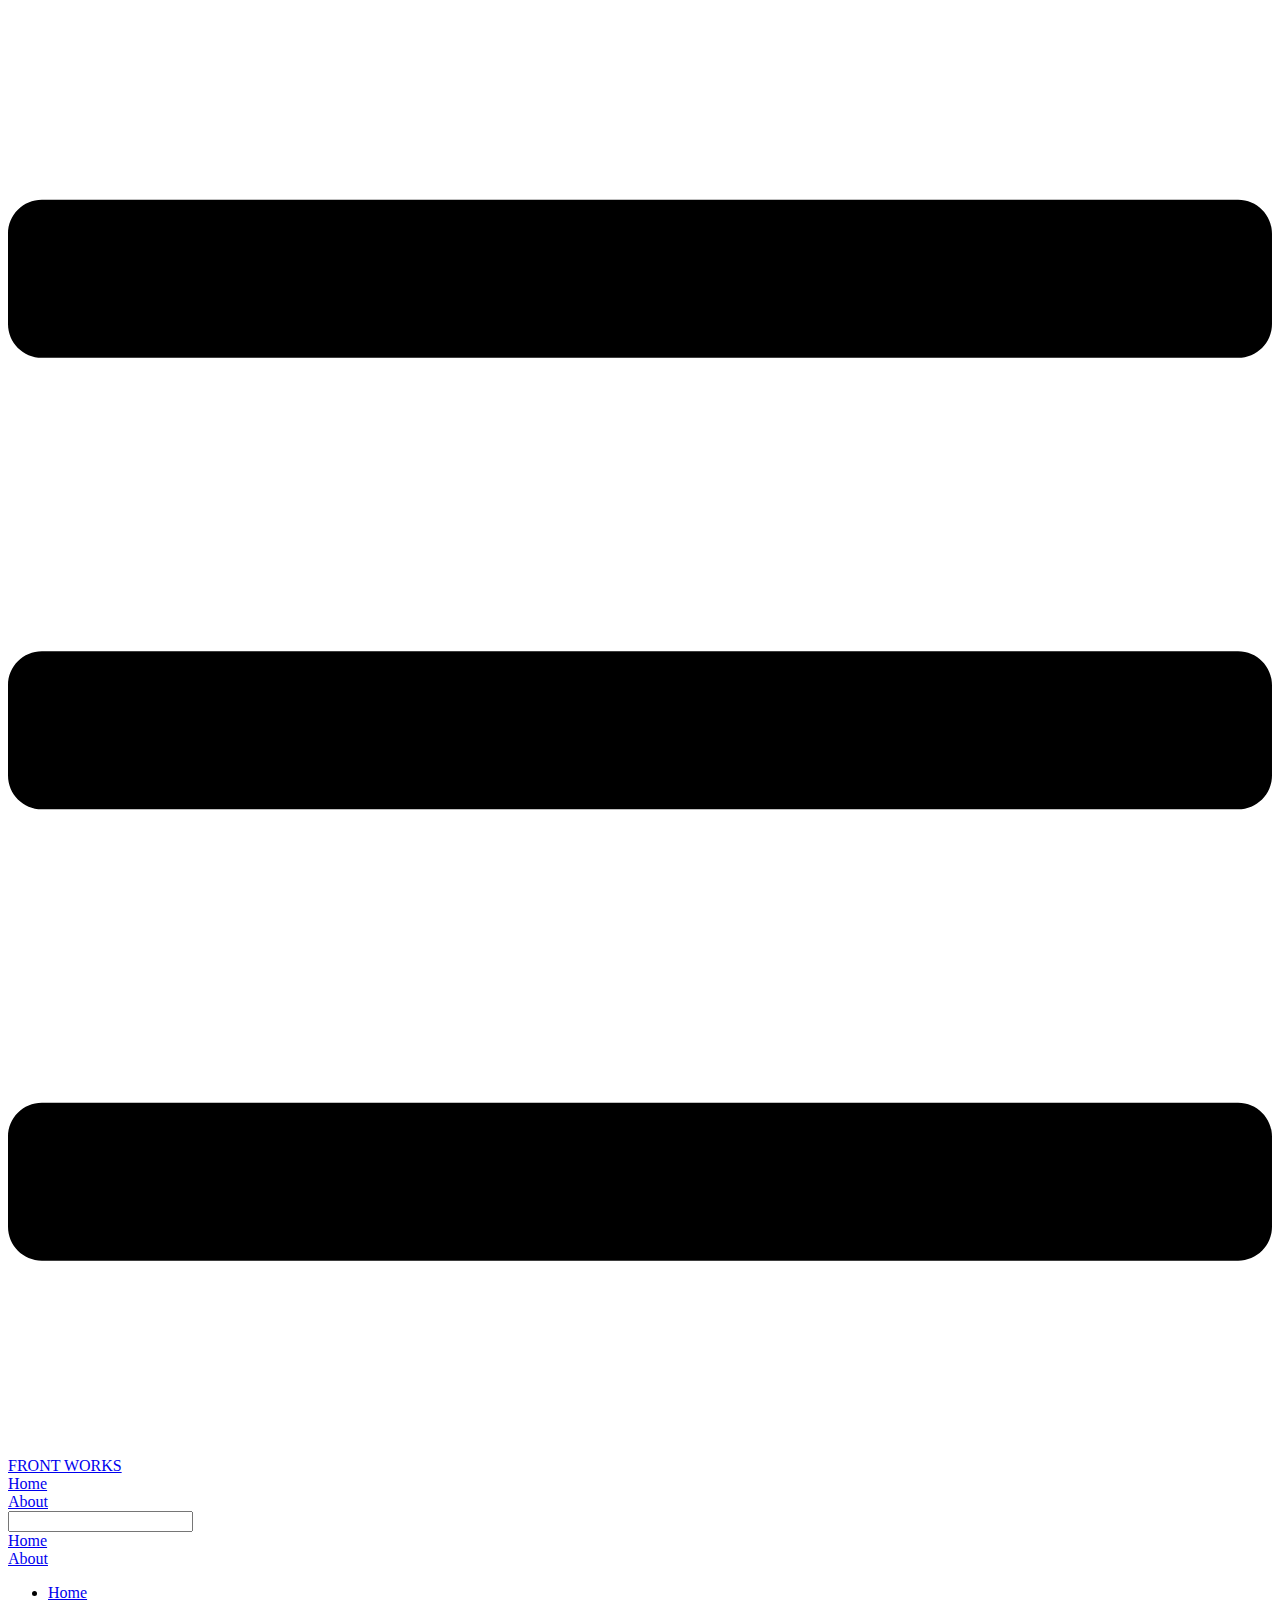
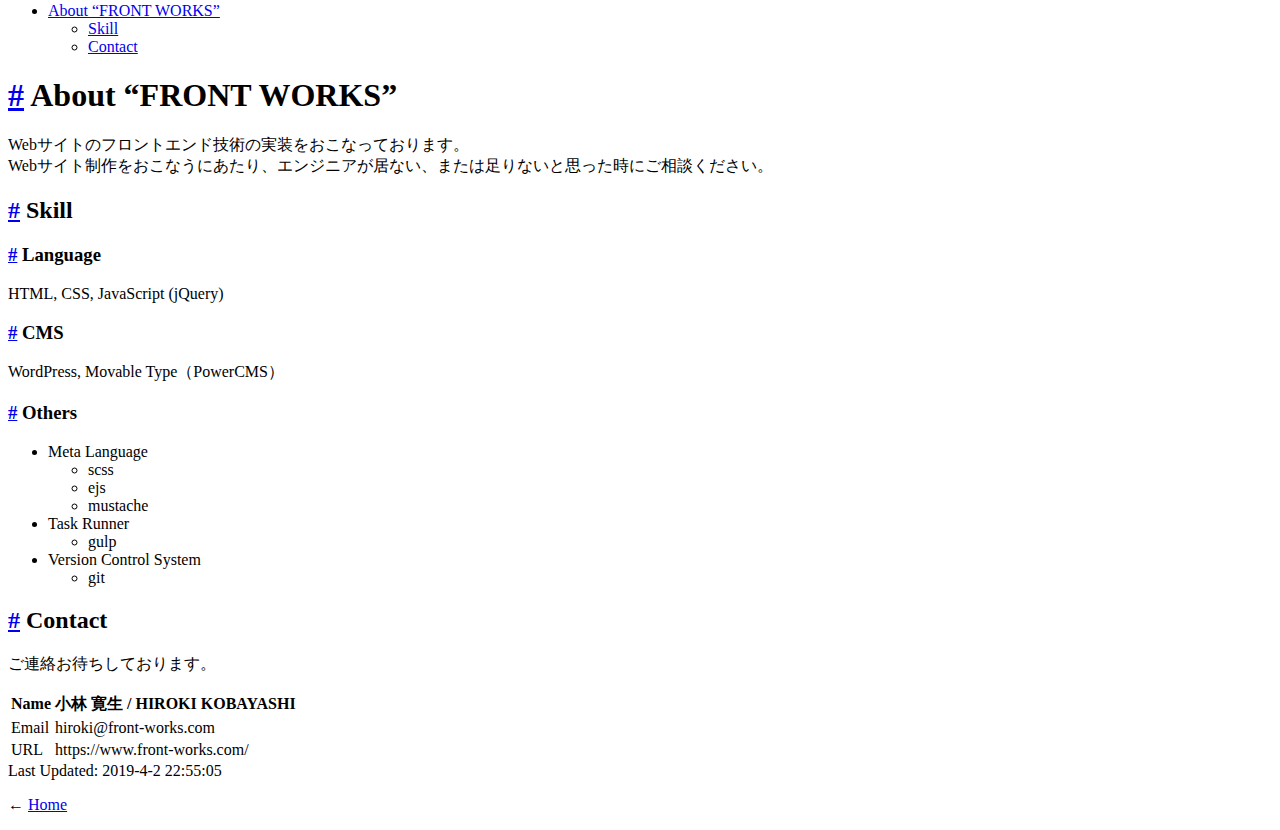
==== commit d777720a: "'更新'" ====
--- a/about/index.html
+++ b/about/index.html
@@ -15,19 +15,19 @@
   <meta name="og:description" content="Webサイトのフロントエンド技術の実装をおこなっているフロントワークスです。Webサイト制作をおこなうにあたり、エンジニアが居ない、または足りないと思った時にご相談ください。">
   <meta name="og:image" content="/og.png">
     
-    <link rel="preload" href="/assets/css/0.styles.d1f2f31a.css" as="style"><link rel="preload" href="/assets/js/app.1055937e.js" as="script"><link rel="preload" href="/assets/js/4.9eae7e59.js" as="script"><link rel="prefetch" href="/assets/js/2.8f0393c5.js"><link rel="prefetch" href="/assets/js/3.adce9846.js"><link rel="prefetch" href="/assets/js/5.f5e85a65.js">
-    <link rel="stylesheet" href="/assets/css/0.styles.d1f2f31a.css">
+    <link rel="preload" href="/assets/css/0.styles.2ea4a89a.css" as="style"><link rel="preload" href="/assets/js/app.1ae6a095.js" as="script"><link rel="preload" href="/assets/js/4.fca6d78c.js" as="script"><link rel="prefetch" href="/assets/js/2.24c868c1.js"><link rel="prefetch" href="/assets/js/3.9f3ded71.js"><link rel="prefetch" href="/assets/js/5.a219f6b1.js">
+    <link rel="stylesheet" href="/assets/css/0.styles.2ea4a89a.css">
   </head>
   <body>
     <div id="app" data-server-rendered="true"><div class="theme-container"><header class="navbar"><div class="sidebar-button"><svg xmlns="http://www.w3.org/2000/svg" aria-hidden="true" role="img" viewBox="0 0 448 512" class="icon"><path fill="currentColor" d="M436 124H12c-6.627 0-12-5.373-12-12V80c0-6.627 5.373-12 12-12h424c6.627 0 12 5.373 12 12v32c0 6.627-5.373 12-12 12zm0 160H12c-6.627 0-12-5.373-12-12v-32c0-6.627 5.373-12 12-12h424c6.627 0 12 5.373 12 12v32c0 6.627-5.373 12-12 12zm0 160H12c-6.627 0-12-5.373-12-12v-32c0-6.627 5.373-12 12-12h424c6.627 0 12 5.373 12 12v32c0 6.627-5.373 12-12 12z"></path></svg></div> <a href="/" class="home-link router-link-active"><!----> <span class="site-name">FRONT WORKS</span></a> <div class="links" style="max-width:nullpx;"><nav class="nav-links can-hide"><div class="nav-item"><a href="/" class="nav-link">Home</a></div><div class="nav-item"><a href="/about/" class="nav-link router-link-exact-active router-link-active">About</a></div> <!----></nav> <div class="search-box"><input aria-label="Search" autocomplete="off" spellcheck="false" value=""> <!----></div></div></header> <div class="sidebar-mask"></div> <div class="sidebar"><nav class="nav-links"><div class="nav-item"><a href="/" class="nav-link">Home</a></div><div class="nav-item"><a href="/about/" class="nav-link router-link-exact-active router-link-active">About</a></div> <!----></nav>  <ul class="sidebar-links"><li><a href="/" class="sidebar-link">Home</a></li><li><a href="/about/" class="active sidebar-link">About “FRONT WORKS”</a><ul class="sidebar-sub-headers"><li class="sidebar-sub-header"><a href="/about/#skill" class="sidebar-link">Skill</a></li><li class="sidebar-sub-header"><a href="/about/#contact" class="sidebar-link">Contact</a></li></ul></li></ul> </div> <div class="page"> <div class="content"><h1 id="about-“front-works”"><a href="#about-“front-works”" aria-hidden="true" class="header-anchor">#</a> About “FRONT WORKS”</h1> <p>Webサイトのフロントエンド技術の実装をおこなっております。<br>
 Webサイト制作をおこなうにあたり、エンジニアが居ない、または足りないと思った時にご相談ください。</p> <h2 id="skill"><a href="#skill" aria-hidden="true" class="header-anchor">#</a> Skill</h2> <h3 id="language"><a href="#language" aria-hidden="true" class="header-anchor">#</a> Language</h3> <p>HTML, CSS, JavaScript (jQuery)</p> <h3 id="cms"><a href="#cms" aria-hidden="true" class="header-anchor">#</a> CMS</h3> <p>WordPress, Movable Type（PowerCMS）</p> <h3 id="others"><a href="#others" aria-hidden="true" class="header-anchor">#</a> Others</h3> <ul><li>Meta Language
 <ul><li>scss</li> <li>ejs</li> <li>mustache</li></ul></li> <li>Task Runner
 <ul><li>gulp</li></ul></li> <li>Version Control System
-<ul><li>git</li></ul></li></ul> <h2 id="contact"><a href="#contact" aria-hidden="true" class="header-anchor">#</a> Contact</h2> <p>基本的にはメールでのご連絡をおすすめ致します。</p> <table><thead><tr><th>Name</th> <th>小林 寛生 / HIROKI KOBAYASHI</th></tr></thead> <tbody><tr><td>TEL</td> <td>050-5435-3143</td></tr> <tr><td>Email</td> <td>hiroki@front-works.com</td></tr> <tr><td>URL</td> <td>https://www.front-works.com/</td></tr></tbody></table></div> <div class="page-edit"><!----> <div class="last-updated"><span class="prefix">Last Updated: </span> <span class="time">2018-12-4 10:53:32</span></div></div> <div class="page-nav"><p class="inner"><span class="prev">
+<ul><li>git</li></ul></li></ul> <h2 id="contact"><a href="#contact" aria-hidden="true" class="header-anchor">#</a> Contact</h2> <p>ご連絡お待ちしております。</p> <table><thead><tr><th>Name</th> <th>小林 寛生 / HIROKI KOBAYASHI</th></tr></thead> <tbody><tr><td>Email</td> <td>hiroki@front-works.com</td></tr> <tr><td>URL</td> <td>https://www.front-works.com/</td></tr></tbody></table></div> <div class="page-edit"><!----> <div class="last-updated"><span class="prefix">Last Updated: </span> <span class="time">2019-4-2 22:55:05</span></div></div> <div class="page-nav"><p class="inner"><span class="prev">
         ←
         <a href="/" class="prev router-link-active">
           Home
         </a></span> <!----></p></div> </div> <!----></div></div>
-    <script src="/assets/js/4.9eae7e59.js" defer></script><script src="/assets/js/app.1055937e.js" defer></script>
+    <script src="/assets/js/app.1ae6a095.js" defer></script><script src="/assets/js/4.fca6d78c.js" defer></script>
   </body>
 </html>
